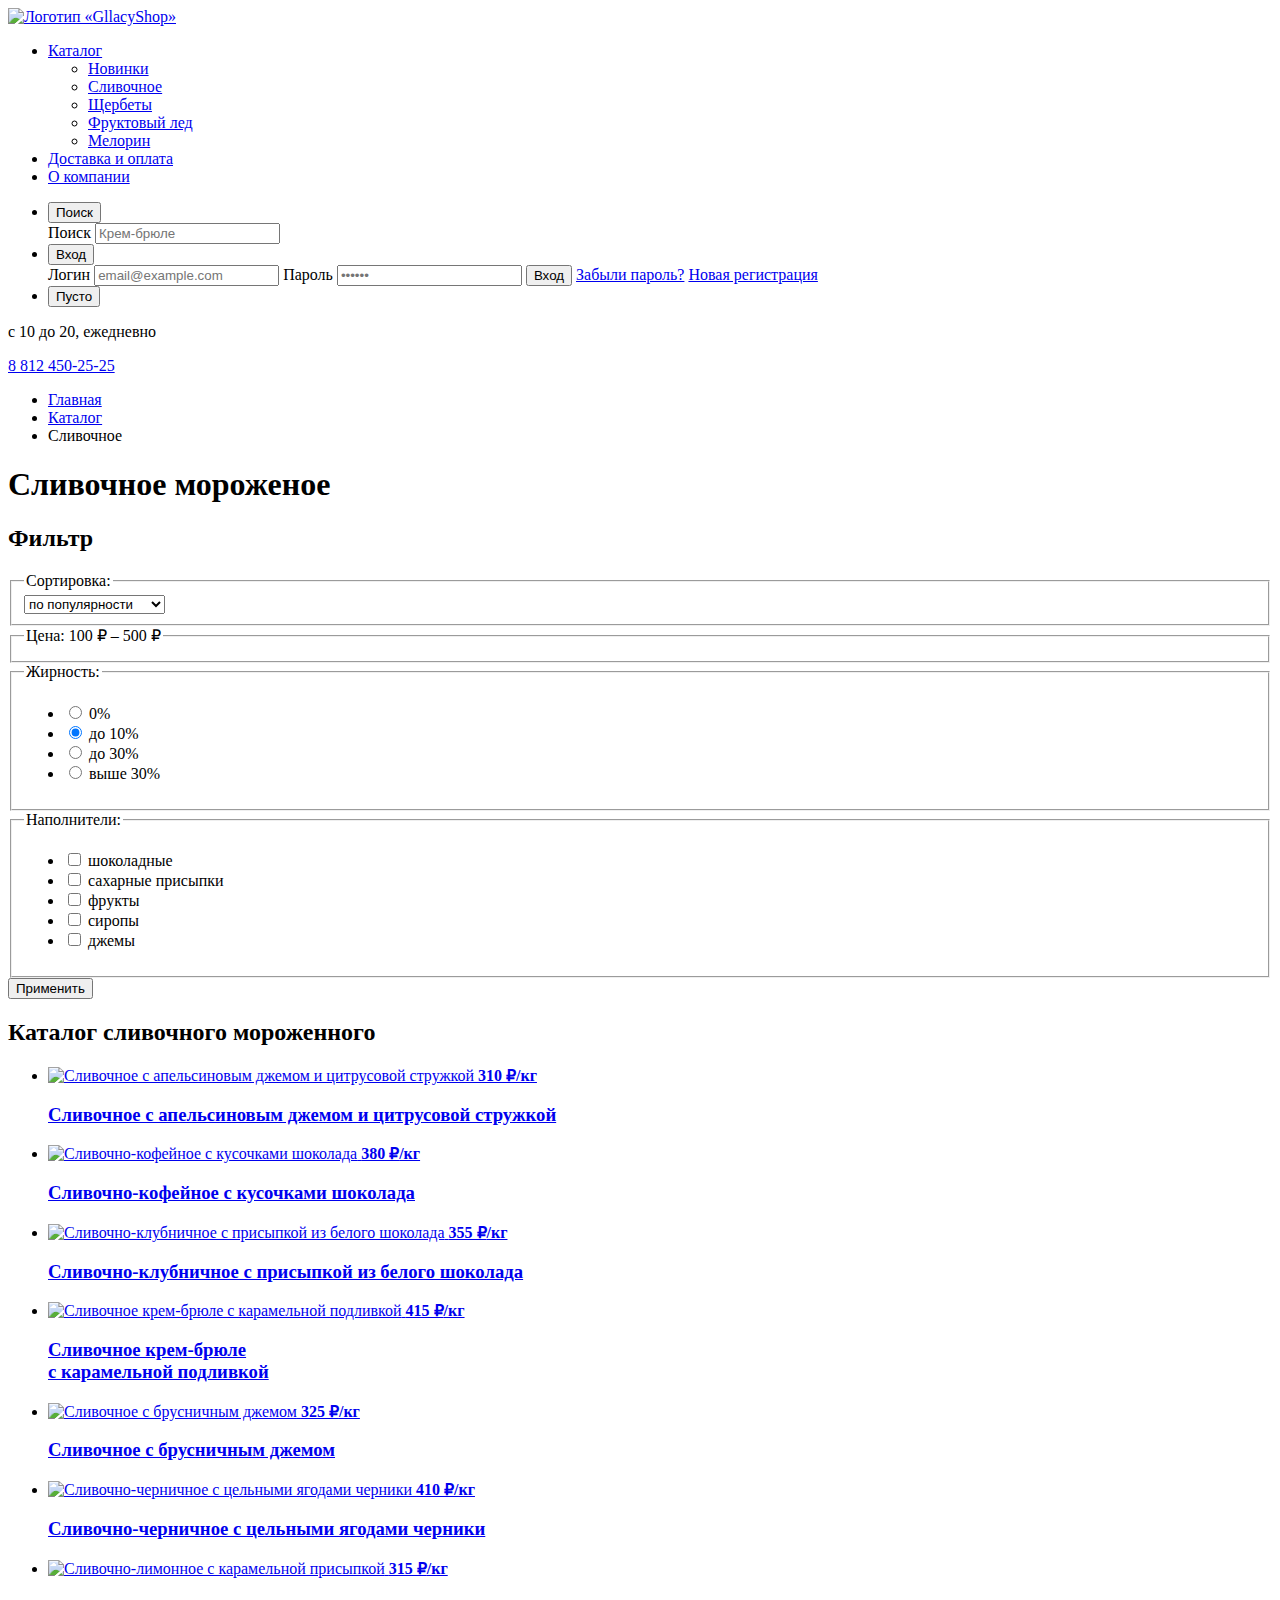
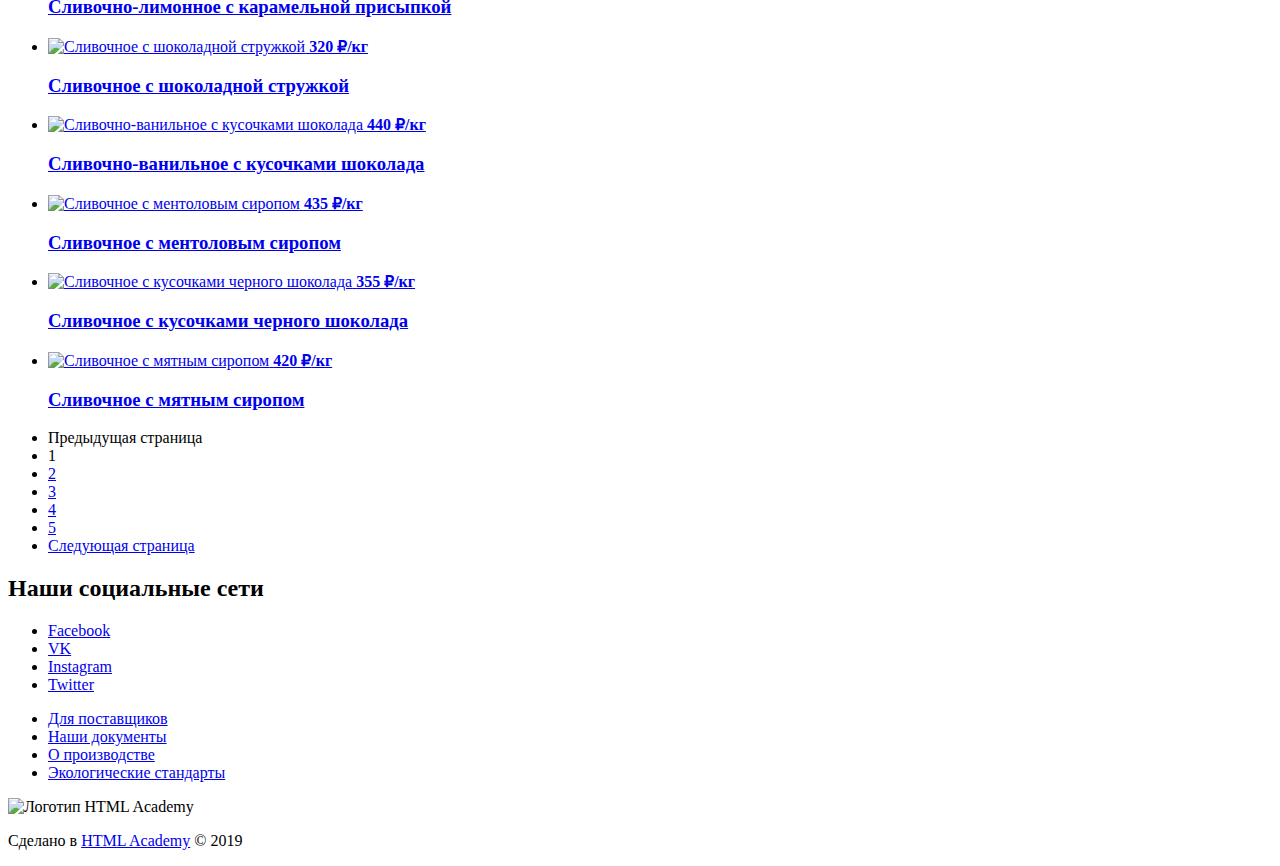
==== catalog.html @ cd6865d3 "Мелкие правки" ====
<!DOCTYPE html>
<html lang="ru">
  <head>
    <meta charset="utf-8">
    <title>HTML Academy: Глейси</title>
  </head>
  <body>
    <header class="main-header">
      <nav class="main-nav">
        <a href="index.html">
          <img src="" width="154" height="64" alt="Логотип «GllacyShop»">
        </a>
        <ul class="site-navigation">
          <li><a href="catalog.html">Каталог</a>
            <ul class="catalog-menu">
              <li><a href="blank.html">Новинки</a></li>
              <li><a href="catalog.html">Сливочное</a></li>
              <li><a href="blank.html">Щербеты</a></li>
              <li><a href="blank.html">Фруктовый лед</a></li>
              <li><a href="blank.html">Мелорин</a></li>
            </ul>
          </li>
          <li><a href="blank.html">Доставка и оплата</a></li>
          <li><a href="blank.html">О компании</a></li>
        </ul>
      </nav>
      <ul class="user-menu">
        <li>
          <button type="button">Поиск</button>
          <div class="search">
            <form method="POST">
              <label for="search">Поиск</label>
              <input id="search" type="search" name="search" placeholder="Крем-брюле">
            </form>
          </div>
        </li>
        <li>
          <button type="button">Вход</button>
          <div class="login">
            <form method="POST">
              <label for="login-login">Логин</label>
              <input id="login-login" type="email" name="login" placeholder="email@example.com">
              <label for="login-password">Пароль</label>
              <input id="login-password" type="password" name="password" placeholder="••••••">
              <button type="submit">Вход</button>
              <a href="blank.html">Забыли пароль?</a>
              <a href="blank.html">Новая регистрация</a>
            </form>
          </div>
        </li>
        <li>
          <button type="button">Пусто</button>
        </li>
      </ul>
      <div class="work-schedule">
        <p>с 10 до 20, ежедневно</p>
        <a href="tel:+78124502525">8 812 450-25-25</a>
      </div>
    </header>
    <main>
      <ul class="breadcrumbs">
        <li><a href="index.html">Главная</a></li>
        <li><a href="#">Каталог</a></li>
        <li><a>Сливочное</a></li>
      </ul>
      <h1>Сливочное мороженое</h1>
      <section class="filter">
        <h2>Фильтр</h2>
        <form class="filter-form" method="GET">
          <fieldset class="sorting">
            <legend>Сортировка:</legend>
            <select>
              <option value="popular">по популярности</option>
              <option value="cheap">сначала недорогие</option>
              <option value="expensive">сначала дорогие</option>
              <option value="fatness">по жирности</option>
            </select>
          </fieldset>
          <fieldset class="price-range">
            <legend>Цена: 100 ₽ – 500 ₽</legend>
              <div class="range-controls">
                <div class="scale">
                  <div class="bar"></div>
                </div>
                <div class="toggle toggle-min" tabindex="0"></div>
                <div class="toggle toggle-max" tabindex="0"></div>
              </div>
          </fieldset>
          <fieldset class="fatness">
            <legend>Жирность:</legend>
            <ul class="fat-filter">
              <li>
                <input type="radio" name="fat-percent" value="0" id="none">
                <label for="none">0%</label>
              </li>
              <li>
                <input type="radio" name="fat-percent" value="10" id="under-10" checked>
                <label for="under-10">до 10%</label>
              </li>
              <li>
                <input type="radio" name="fat-percent" value="30" id="under-30">
                <label for="under-30">до 30%</label>
              </li>
              <li>
                <input type="radio" name="fat-percent" value="+30" id="over-30">
                <label for="over-30">выше 30%</label>
              </li>
            </ul>
          </fieldset>
          <fieldset class="fillers">
            <legend>Наполнители:</legend>
            <ul class="fillers-list">
              <li class="filler-item">
                <input type="checkbox" name="chocolate" id="chocolate">
                <label for="chocolate">шоколадные</label>
              </li>
              <li class="filler-item">
                <input type="checkbox" name="sugar" id="sugar">
                <label for="sugar">сахарные присыпки</label>
              </li>
              <li class="filler-item">
                <input type="checkbox" name="fruits" id="fruits">
                <label for="fruits">фрукты</label>
              </li>
              <li class="filler-item">
                <input type="checkbox" name="syrup" id="syrup">
                <label for="syrup">сиропы</label>
              </li>
              <li class="filler-item">
                <input type="checkbox" name="jams" id="jams">
                <label for="jams">джемы</label>
              </li>
            </ul>
          </fieldset>
          <button type="submit">Применить</button>
        </form>
      </section>
      <section class="catalog">
        <h2>Каталог сливочного мороженного</h2>
        <ul class="products-list">
          <li class="product-item">
            <a href="blank.html">
              <img src="" alt="Сливочное с апельсиновым джемом и цитрусовой стружкой">
              <b class="product-price">310 ₽<span>/кг</span></b>
              <h3 class="product-title">Сливочное с апельсиновым джемом и цитрусовой стружкой</h3>
            </a>
          </li>
          <li class="product-item">
            <a href="blank.html">
              <img src="" alt="Сливочно-кофейное с кусочками шоколада">
              <b class="product-price">380 ₽<span>/кг</span></b>
              <h3 class="product-title">Сливочно-кофейное с кусочками шоколада</h3>
            </a>
          </li>
          <li class="product-item">
            <a href="blank.html">
              <img src="" alt="Сливочно-клубничное с присыпкой из белого шоколада">
              <b class="product-price">355 ₽<span>/кг</span></b>
              <h3 class="product-title">Сливочно-клубничное с присыпкой из белого шоколада</h3>
            </a>
          </li>
          <li class="product-item">
            <a href="blank.html">
              <img src="" alt="Сливочное крем-брюле с карамельной подливкой">
              <b class="product-price">415 ₽<span>/кг</span></b>
              <h3 class="product-title">Сливочное крем-брюле<br> с карамельной подливкой</h3>
            </a>
          </li>
          <li class="product-item">
            <a href="blank.html">
              <img src="" alt="Сливочное с брусничным джемом">
              <b class="product-price">325 ₽<span>/кг</span></b>
              <h3 class="product-title">Сливочное с брусничным джемом</h3>
            </a>
          </li>
          <li class="product-item">
            <a href="blank.html">
              <img src="" alt="Сливочно-черничное с цельными ягодами черники ">
              <b class="product-price">410 ₽<span>/кг</span></b>
              <h3 class="product-title">Сливочно-черничное с цельными ягодами черники</h3>
            </a>
          </li>
          <li class="product-item">
            <a href="blank.html">
              <img src="" alt="Сливочно-лимонное с карамельной присыпкой">
              <b class="product-price">315 ₽<span>/кг</span></b>
              <h3 class="product-title">Сливочно-лимонное с карамельной присыпкой</h3>
            </a>
          </li>
          <li class="product-item">
            <a href="blank.html">
              <img src="" alt="Сливочное с шоколадной стружкой">
              <b class="product-price">320 ₽<span>/кг</span></b>
              <h3 class="product-title">Сливочное с шоколадной стружкой</h3>
            </a>
          </li>
          <li class="product-item">
            <a href="blank.html">
              <img src="" alt="Сливочно-ванильное с кусочками шоколада">
              <b class="product-price">440 ₽<span>/кг</span></b>
              <h3 class="product-title">Сливочно-ванильное с кусочками шоколада</h3>
            </a>
          </li>
          <li class="product-item">
            <a href="blank.html">
              <img src="" alt="Сливочноe с ментоловым сиропом">
              <b class="product-price">435 ₽<span>/кг</span></b>
              <h3 class="product-title">Сливочноe с ментоловым сиропом</h3>
            </a>
          </li>
          <li class="product-item">
            <a href="blank.html">
              <img src="" alt="Сливочное с кусочками черного шоколада">
              <b class="product-price">355 ₽<span>/кг</span></b>
              <h3 class="product-title">Сливочное с кусочками черного шоколада</h3>
            </a>
          </li>
          <li class="product-item">
            <a href="blank.html">
              <img src="" alt="Сливочное с мятным сиропом">
              <b class="product-price">420 ₽<span>/кг</span></b>
              <h3 class="product-title">Сливочное с мятным сиропом</h3>
            </a>
          </li>
        </ul>
        <ul class="catalog-pagination">
          <li><a><span>Предыдущая страница</span></a></li>
          <li><a>1</a></li>
          <li><a href="#">2</a></li>
          <li><a href="#">3</a></li>
          <li><a href="#">4</a></li>
          <li><a href="#">5</a></li>
          <li><a href="#"><span>Следующая страница</span></a></li>
        </ul>
      </section>
    </main>
    <footer class="main-footer">
      <section class="footer-social">
        <h2>Наши социальные сети</h2>
        <ul class="socials-list">
          <li class="social-item"><a href="#">Facebook</a></li>
          <li class="social-item"><a href="#">VK</a></li>
          <li class="social-item"><a href="#">Instagram</a></li>
          <li class="social-item"><a href="#">Twitter</a></li>
        </ul>
      </section>
      <div class="footer-navigation">
        <ul class="footer-menu">
          <li><a href="blank.html">Для поставщиков</a></li>
          <li><a href="blank.html">Наши документы</a></li>
          <li><a href="blank.html">О производстве</a></li>
          <li><a href="blank.html">Экологические стандарты</a></li>
        </ul>
      </div>
      <div class="footer-copyright">
        <img src="" alt="Логотип HTML Academy" width="108" height="39">
        <p>Сделано в <a href="https://htmlacademy.ru/intensive/htmlcss">HTML Academy</a> &copy; 2019</p>
      </div>
    </footer>
  </body>
</html>
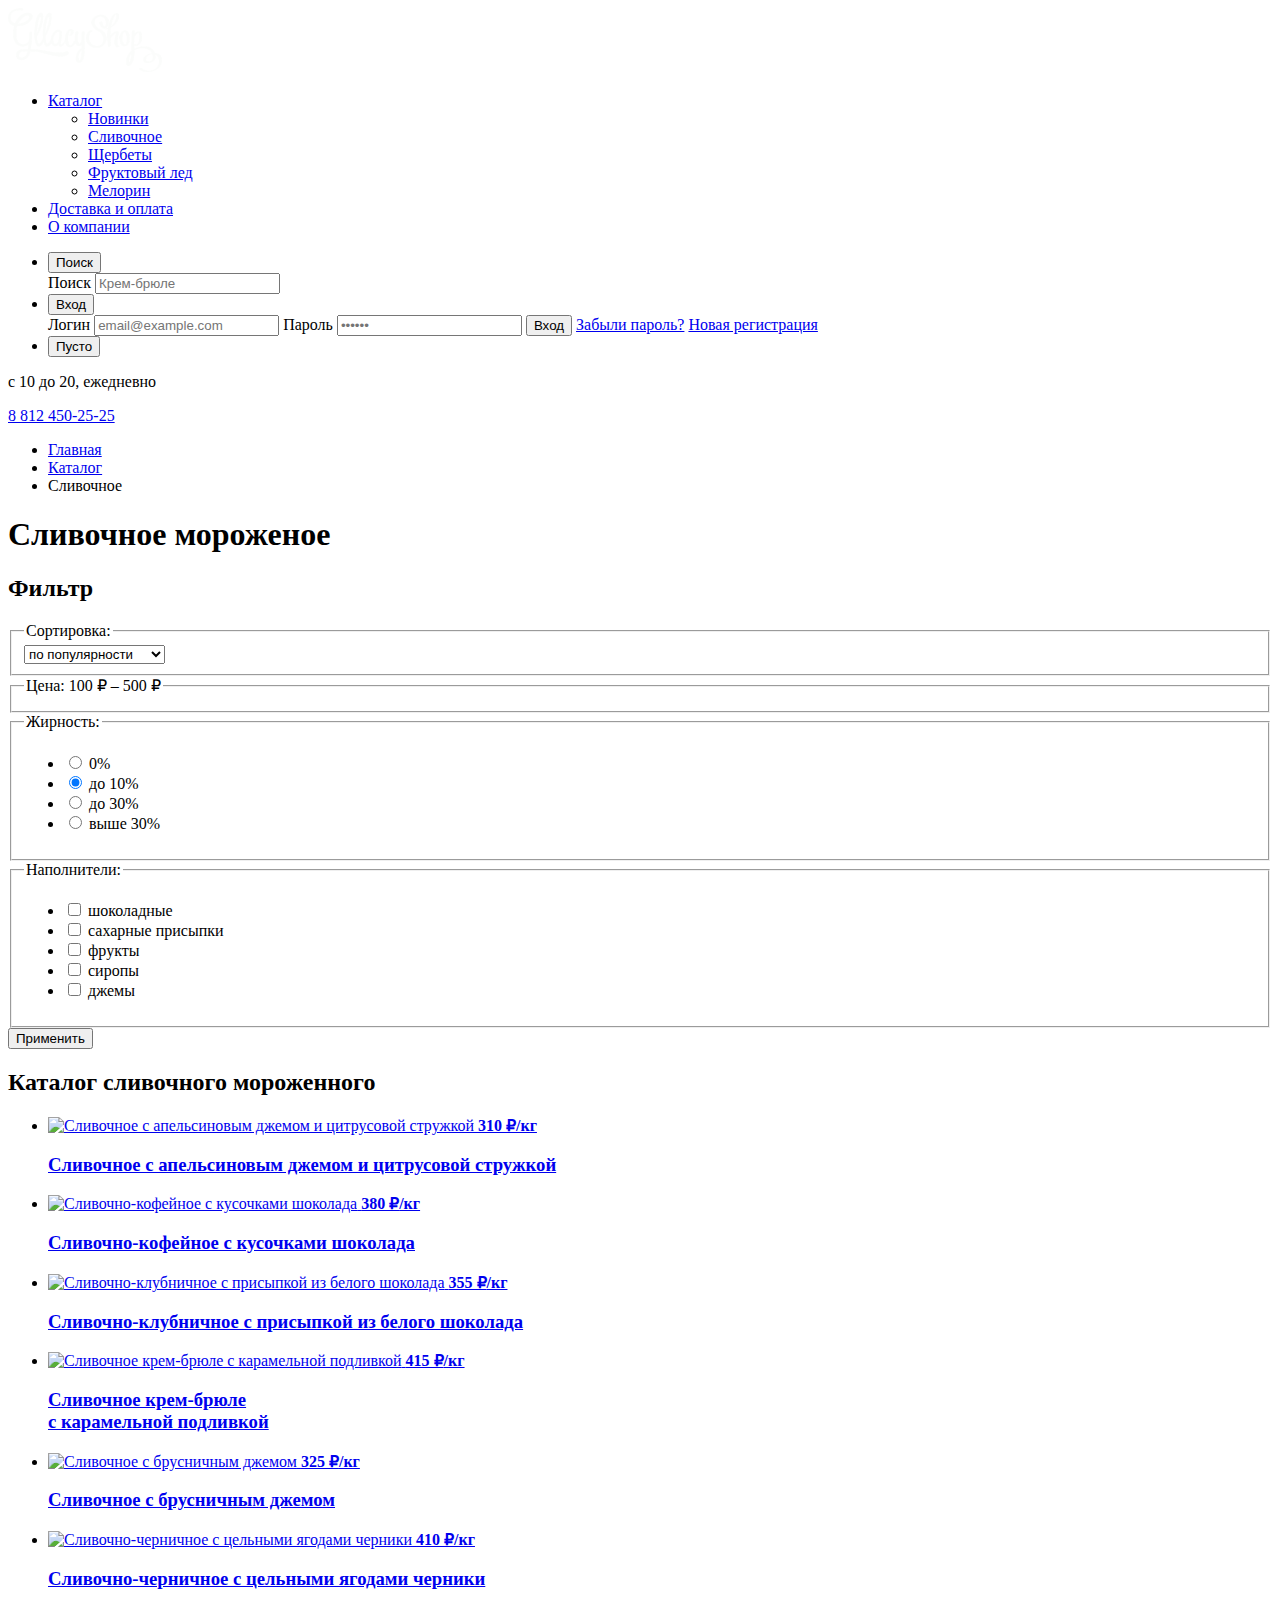
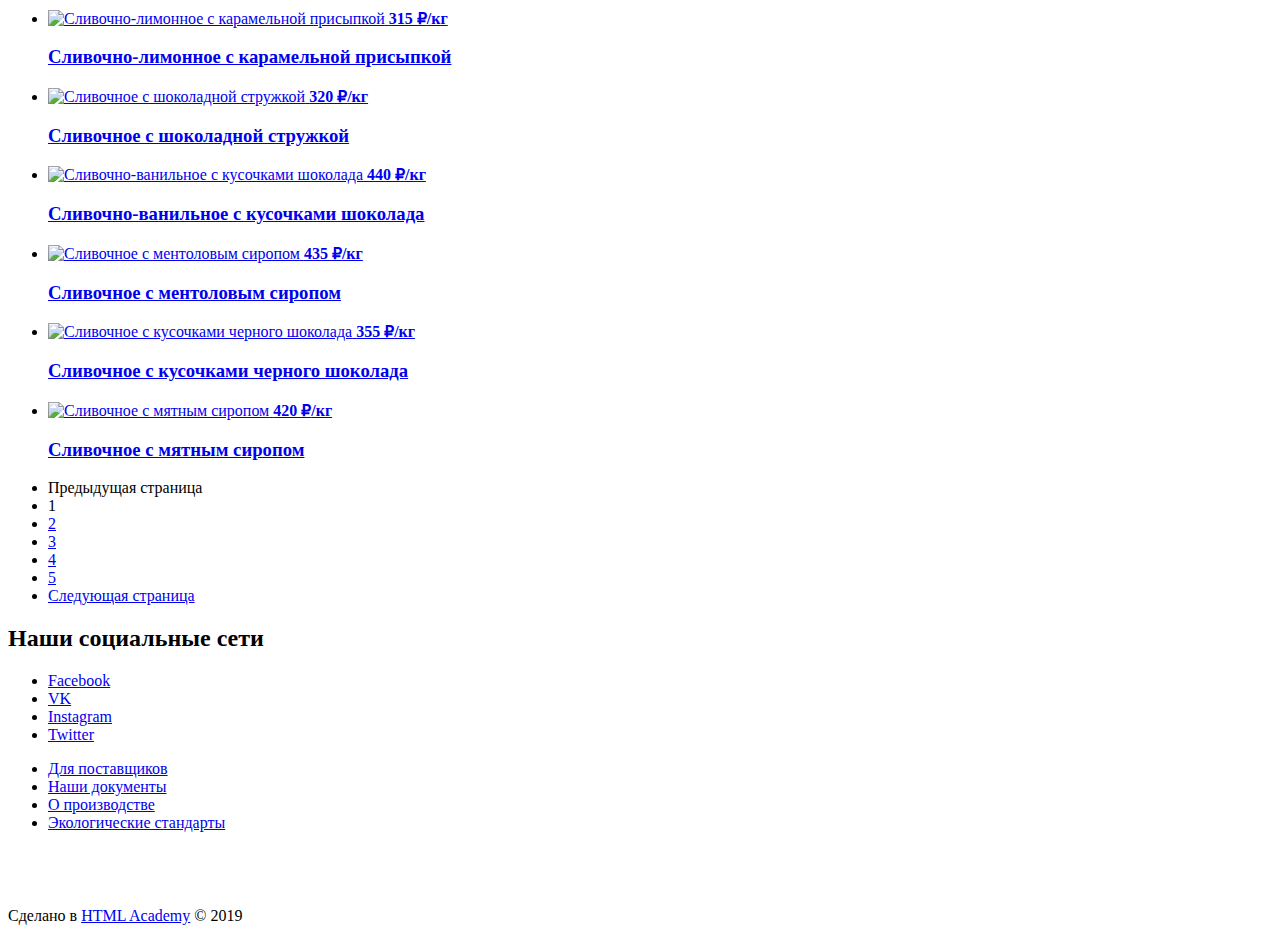
==== commit 748e9246: "Экспорт и добавление графики" ====
--- a/catalog.html
+++ b/catalog.html
@@ -8,7 +8,7 @@
     <header class="main-header">
       <nav class="main-nav">
         <a href="index.html">
-          <img src="" width="154" height="64" alt="Логотип «GllacyShop»">
+          <img src="img/logo.png" width="154" height="64" alt="Логотип «GllacyShop»">
         </a>
         <ul class="site-navigation">
           <li><a href="catalog.html">Каталог</a>
@@ -253,7 +253,7 @@
         </ul>
       </div>
       <div class="footer-copyright">
-        <img src="" alt="Логотип HTML Academy" width="108" height="39">
+        <img src="img/logo-copyright.png" alt="Логотип HTML Academy" width="108" height="39">
         <p>Сделано в <a href="https://htmlacademy.ru/intensive/htmlcss">HTML Academy</a> &copy; 2019</p>
       </div>
     </footer>
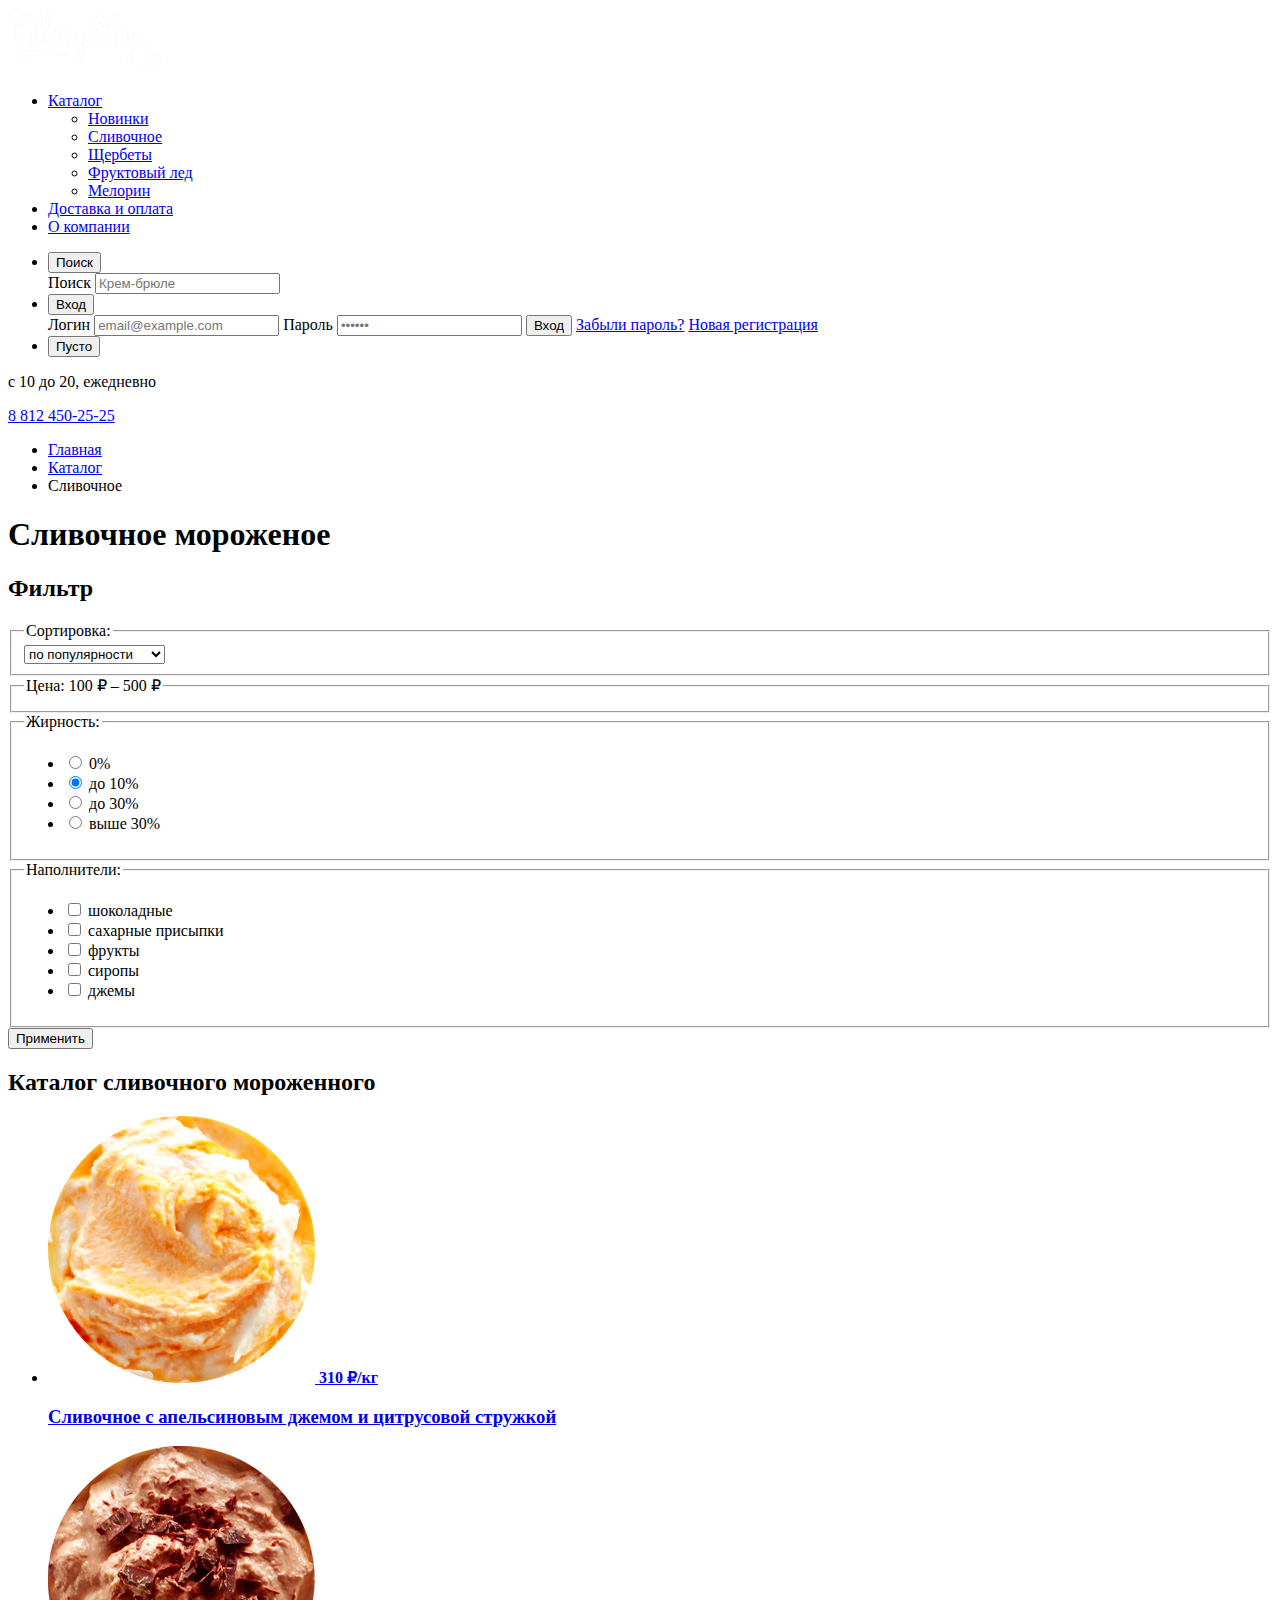
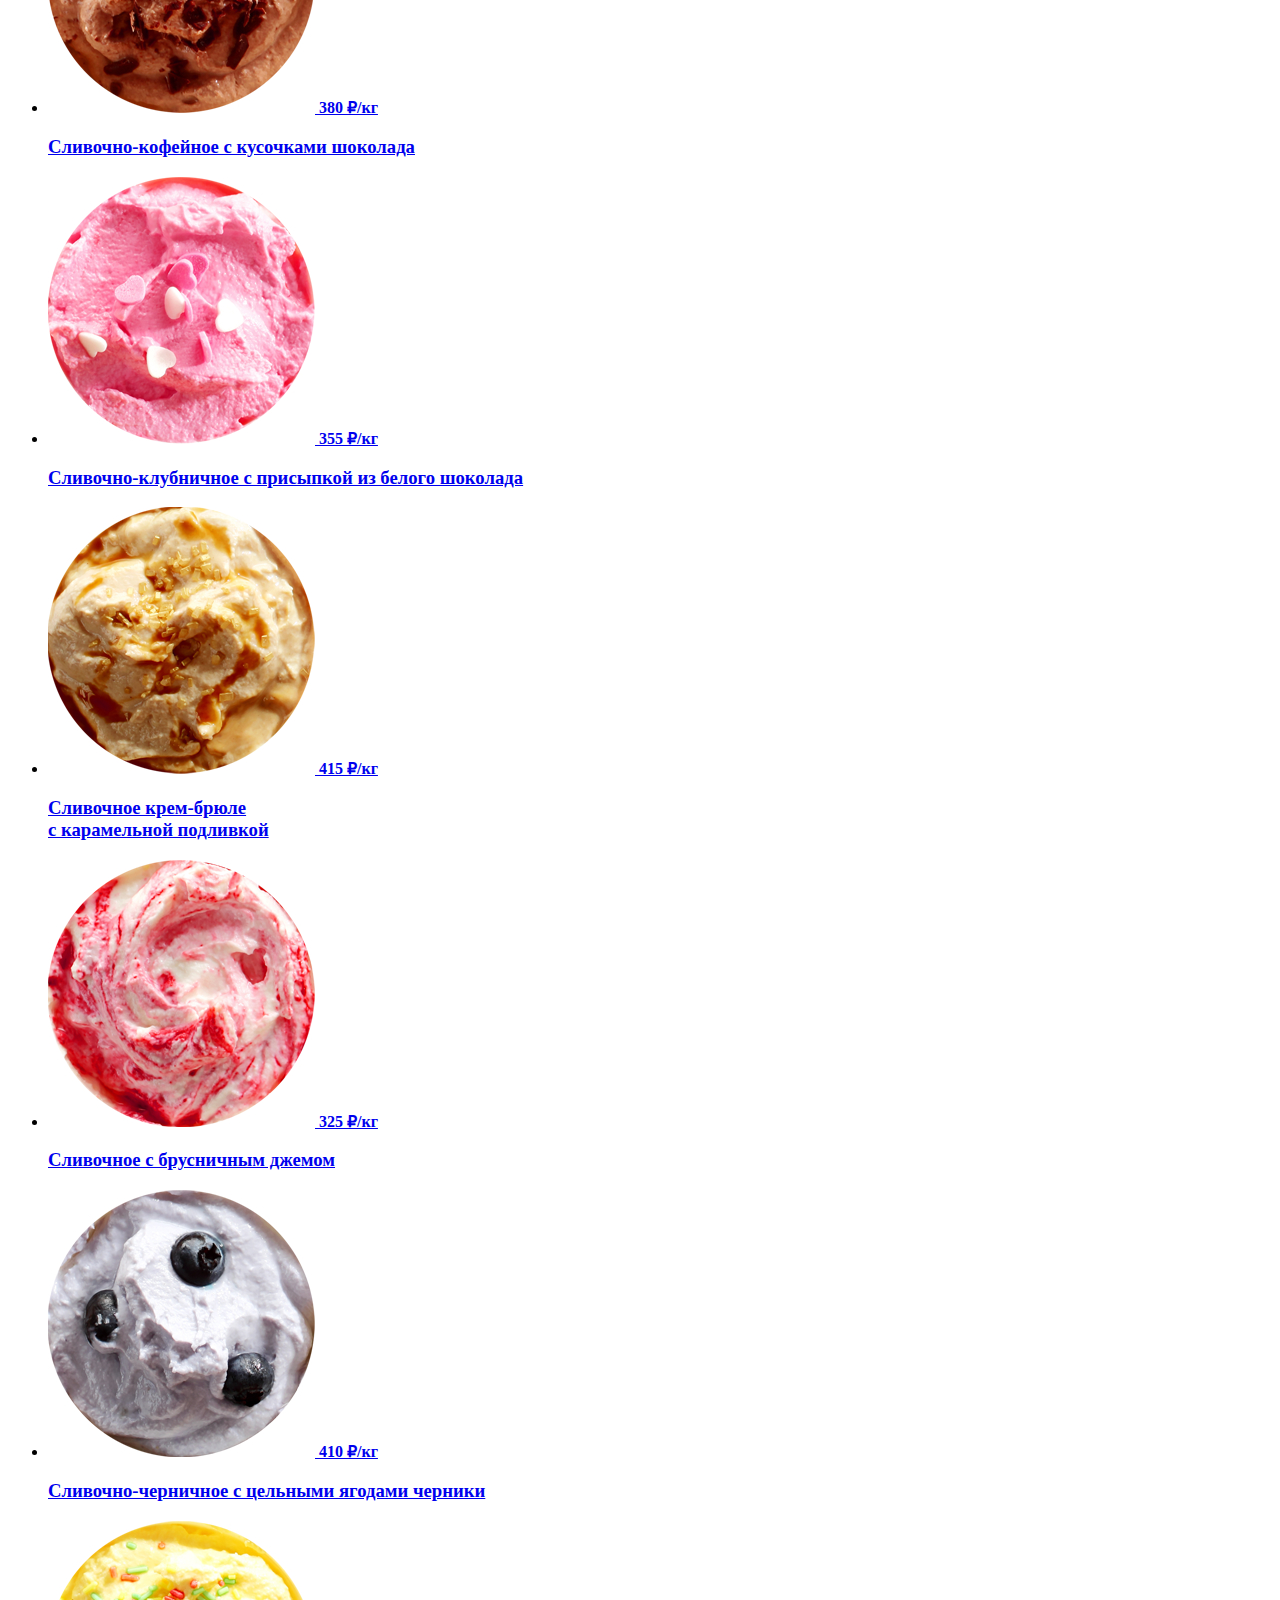
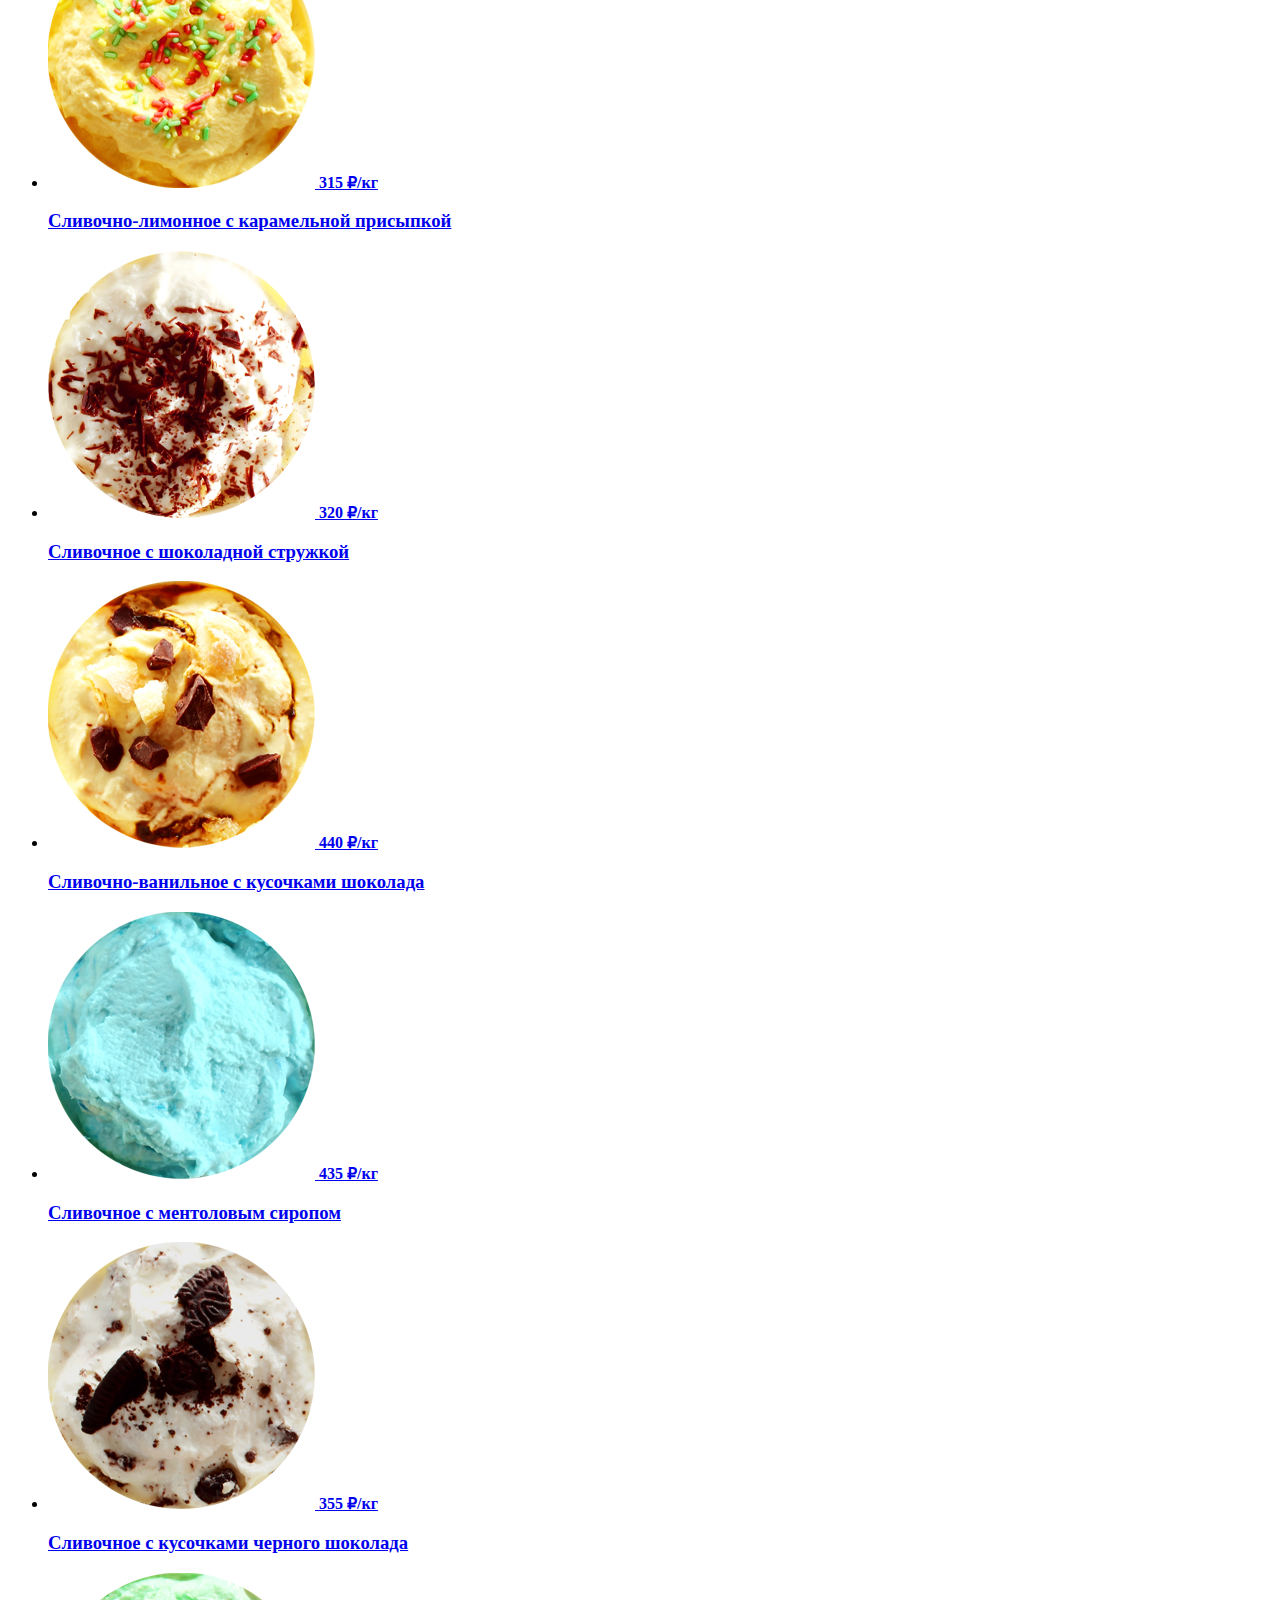
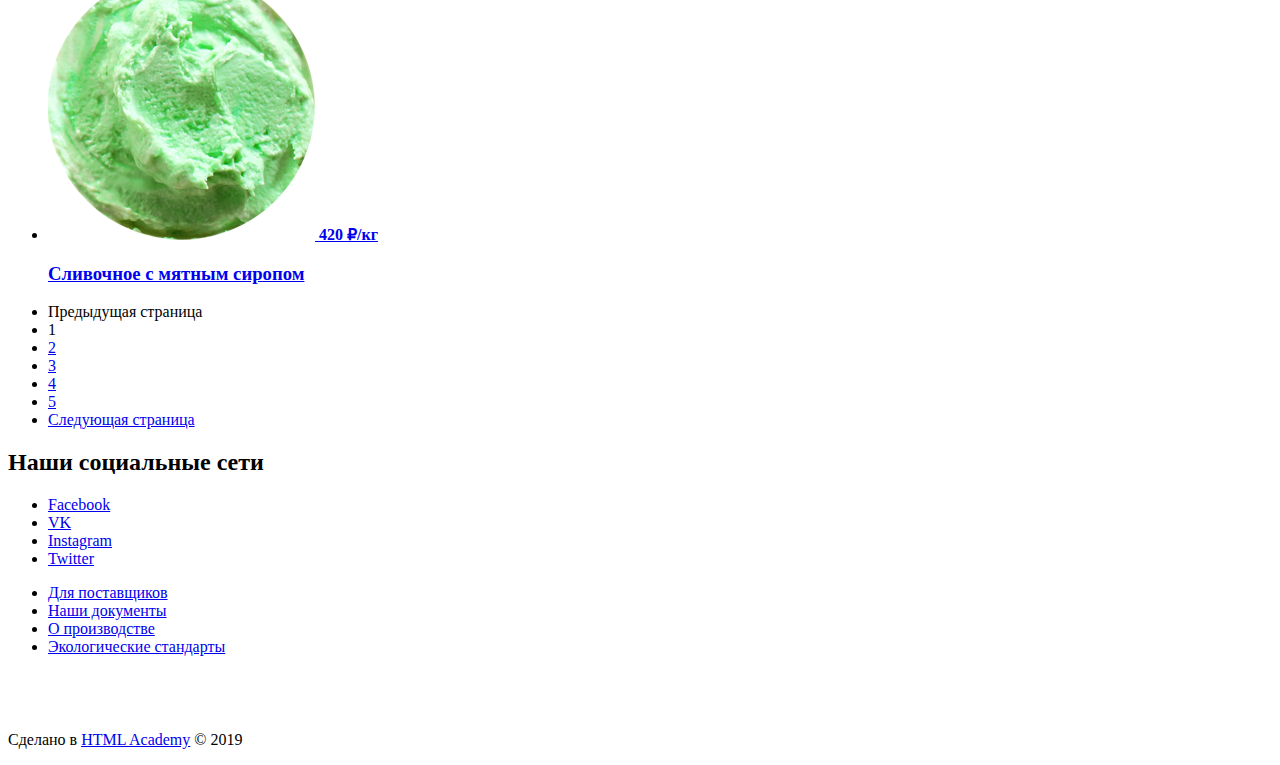
==== commit a816e9e7: "Добавление изображений товаров на страницу каталога" ====
--- a/catalog.html
+++ b/catalog.html
@@ -140,84 +140,84 @@
         <ul class="products-list">
           <li class="product-item">
             <a href="blank.html">
-              <img src="" alt="Сливочное с апельсиновым джемом и цитрусовой стружкой">
+              <img src="img/products/product-1.jpg" width="267" height="267" alt="Сливочное с апельсиновым джемом и цитрусовой стружкой">
               <b class="product-price">310 ₽<span>/кг</span></b>
               <h3 class="product-title">Сливочное с апельсиновым джемом и цитрусовой стружкой</h3>
             </a>
           </li>
           <li class="product-item">
             <a href="blank.html">
-              <img src="" alt="Сливочно-кофейное с кусочками шоколада">
+              <img src="img/products/product-2.jpg" width="267" height="267" alt="Сливочно-кофейное с кусочками шоколада">
               <b class="product-price">380 ₽<span>/кг</span></b>
               <h3 class="product-title">Сливочно-кофейное с кусочками шоколада</h3>
             </a>
           </li>
           <li class="product-item">
             <a href="blank.html">
-              <img src="" alt="Сливочно-клубничное с присыпкой из белого шоколада">
+              <img src="img/products/product-3.jpg" width="267" height="267" alt="Сливочно-клубничное с присыпкой из белого шоколада">
               <b class="product-price">355 ₽<span>/кг</span></b>
               <h3 class="product-title">Сливочно-клубничное с присыпкой из белого шоколада</h3>
             </a>
           </li>
           <li class="product-item">
             <a href="blank.html">
-              <img src="" alt="Сливочное крем-брюле с карамельной подливкой">
+              <img src="img/products/product-4.jpg" width="267" height="267" alt="Сливочное крем-брюле с карамельной подливкой">
               <b class="product-price">415 ₽<span>/кг</span></b>
               <h3 class="product-title">Сливочное крем-брюле<br> с карамельной подливкой</h3>
             </a>
           </li>
           <li class="product-item">
             <a href="blank.html">
-              <img src="" alt="Сливочное с брусничным джемом">
+              <img src="img/products/product-5.jpg" width="267" height="267" alt="Сливочное с брусничным джемом">
               <b class="product-price">325 ₽<span>/кг</span></b>
               <h3 class="product-title">Сливочное с брусничным джемом</h3>
             </a>
           </li>
           <li class="product-item">
             <a href="blank.html">
-              <img src="" alt="Сливочно-черничное с цельными ягодами черники ">
+              <img src="img/products/product-6.jpg" width="267" height="267" alt="Сливочно-черничное с цельными ягодами черники ">
               <b class="product-price">410 ₽<span>/кг</span></b>
               <h3 class="product-title">Сливочно-черничное с цельными ягодами черники</h3>
             </a>
           </li>
           <li class="product-item">
             <a href="blank.html">
-              <img src="" alt="Сливочно-лимонное с карамельной присыпкой">
+              <img src="img/products/product-7.jpg" width="267" height="267" alt="Сливочно-лимонное с карамельной присыпкой">
               <b class="product-price">315 ₽<span>/кг</span></b>
               <h3 class="product-title">Сливочно-лимонное с карамельной присыпкой</h3>
             </a>
           </li>
           <li class="product-item">
             <a href="blank.html">
-              <img src="" alt="Сливочное с шоколадной стружкой">
+              <img src="img/products/product-8.jpg" width="267" height="267" alt="Сливочное с шоколадной стружкой">
               <b class="product-price">320 ₽<span>/кг</span></b>
               <h3 class="product-title">Сливочное с шоколадной стружкой</h3>
             </a>
           </li>
           <li class="product-item">
             <a href="blank.html">
-              <img src="" alt="Сливочно-ванильное с кусочками шоколада">
+              <img src="img/products/product-9.jpg" width="267" height="267" alt="Сливочно-ванильное с кусочками шоколада">
               <b class="product-price">440 ₽<span>/кг</span></b>
               <h3 class="product-title">Сливочно-ванильное с кусочками шоколада</h3>
             </a>
           </li>
           <li class="product-item">
             <a href="blank.html">
-              <img src="" alt="Сливочноe с ментоловым сиропом">
+              <img src="img/products/product-10.jpg" width="267" height="267" alt="Сливочноe с ментоловым сиропом">
               <b class="product-price">435 ₽<span>/кг</span></b>
               <h3 class="product-title">Сливочноe с ментоловым сиропом</h3>
             </a>
           </li>
           <li class="product-item">
             <a href="blank.html">
-              <img src="" alt="Сливочное с кусочками черного шоколада">
+              <img src="img/products/product-11.jpg" width="267" height="267" alt="Сливочное с кусочками черного шоколада">
               <b class="product-price">355 ₽<span>/кг</span></b>
               <h3 class="product-title">Сливочное с кусочками черного шоколада</h3>
             </a>
           </li>
           <li class="product-item">
             <a href="blank.html">
-              <img src="" alt="Сливочное с мятным сиропом">
+              <img src="img/products/product-12.jpg" width="267" height="267" alt="Сливочное с мятным сиропом">
               <b class="product-price">420 ₽<span>/кг</span></b>
               <h3 class="product-title">Сливочное с мятным сиропом</h3>
             </a>
@@ -253,7 +253,7 @@
         </ul>
       </div>
       <div class="footer-copyright">
-        <img src="img/logo-copyright.png" alt="Логотип HTML Academy" width="108" height="39">
+        <img src="img/logo-copyright.png" width="108" height="39" alt="">
         <p>Сделано в <a href="https://htmlacademy.ru/intensive/htmlcss">HTML Academy</a> &copy; 2019</p>
       </div>
     </footer>
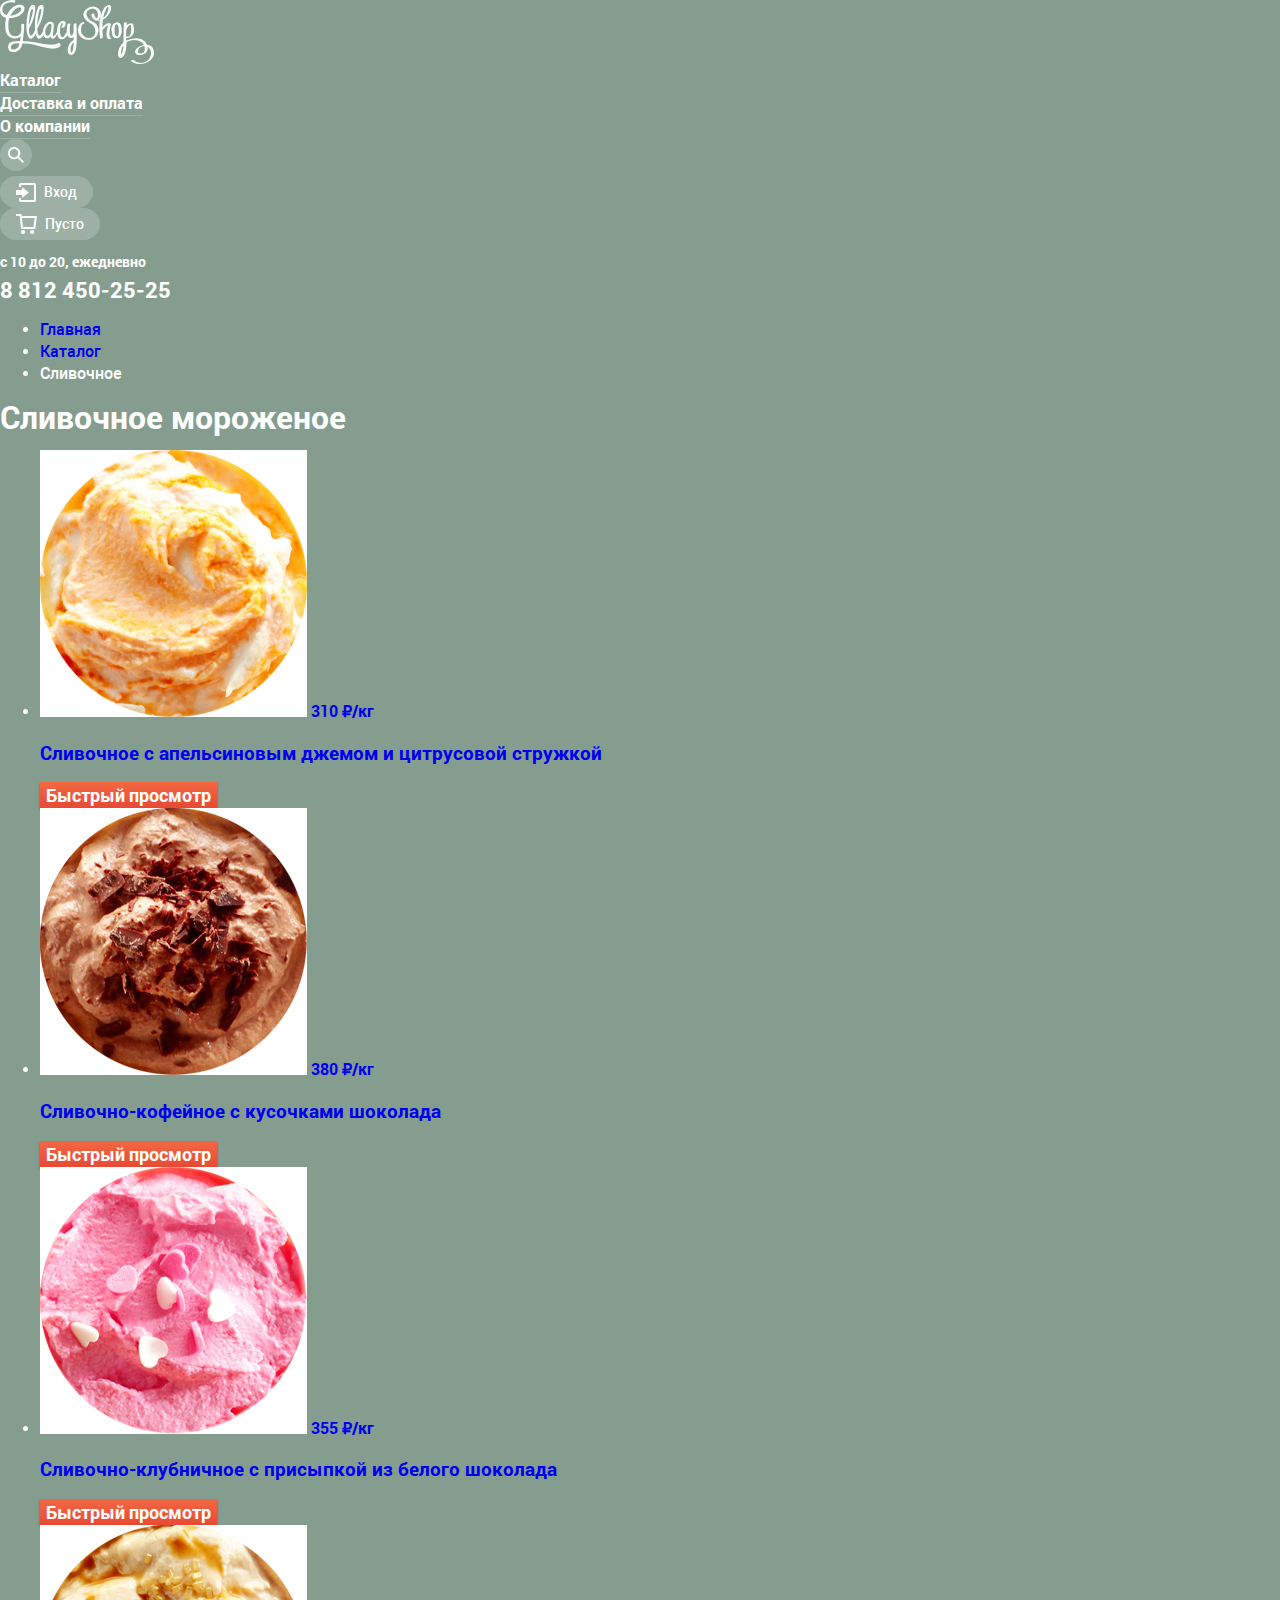
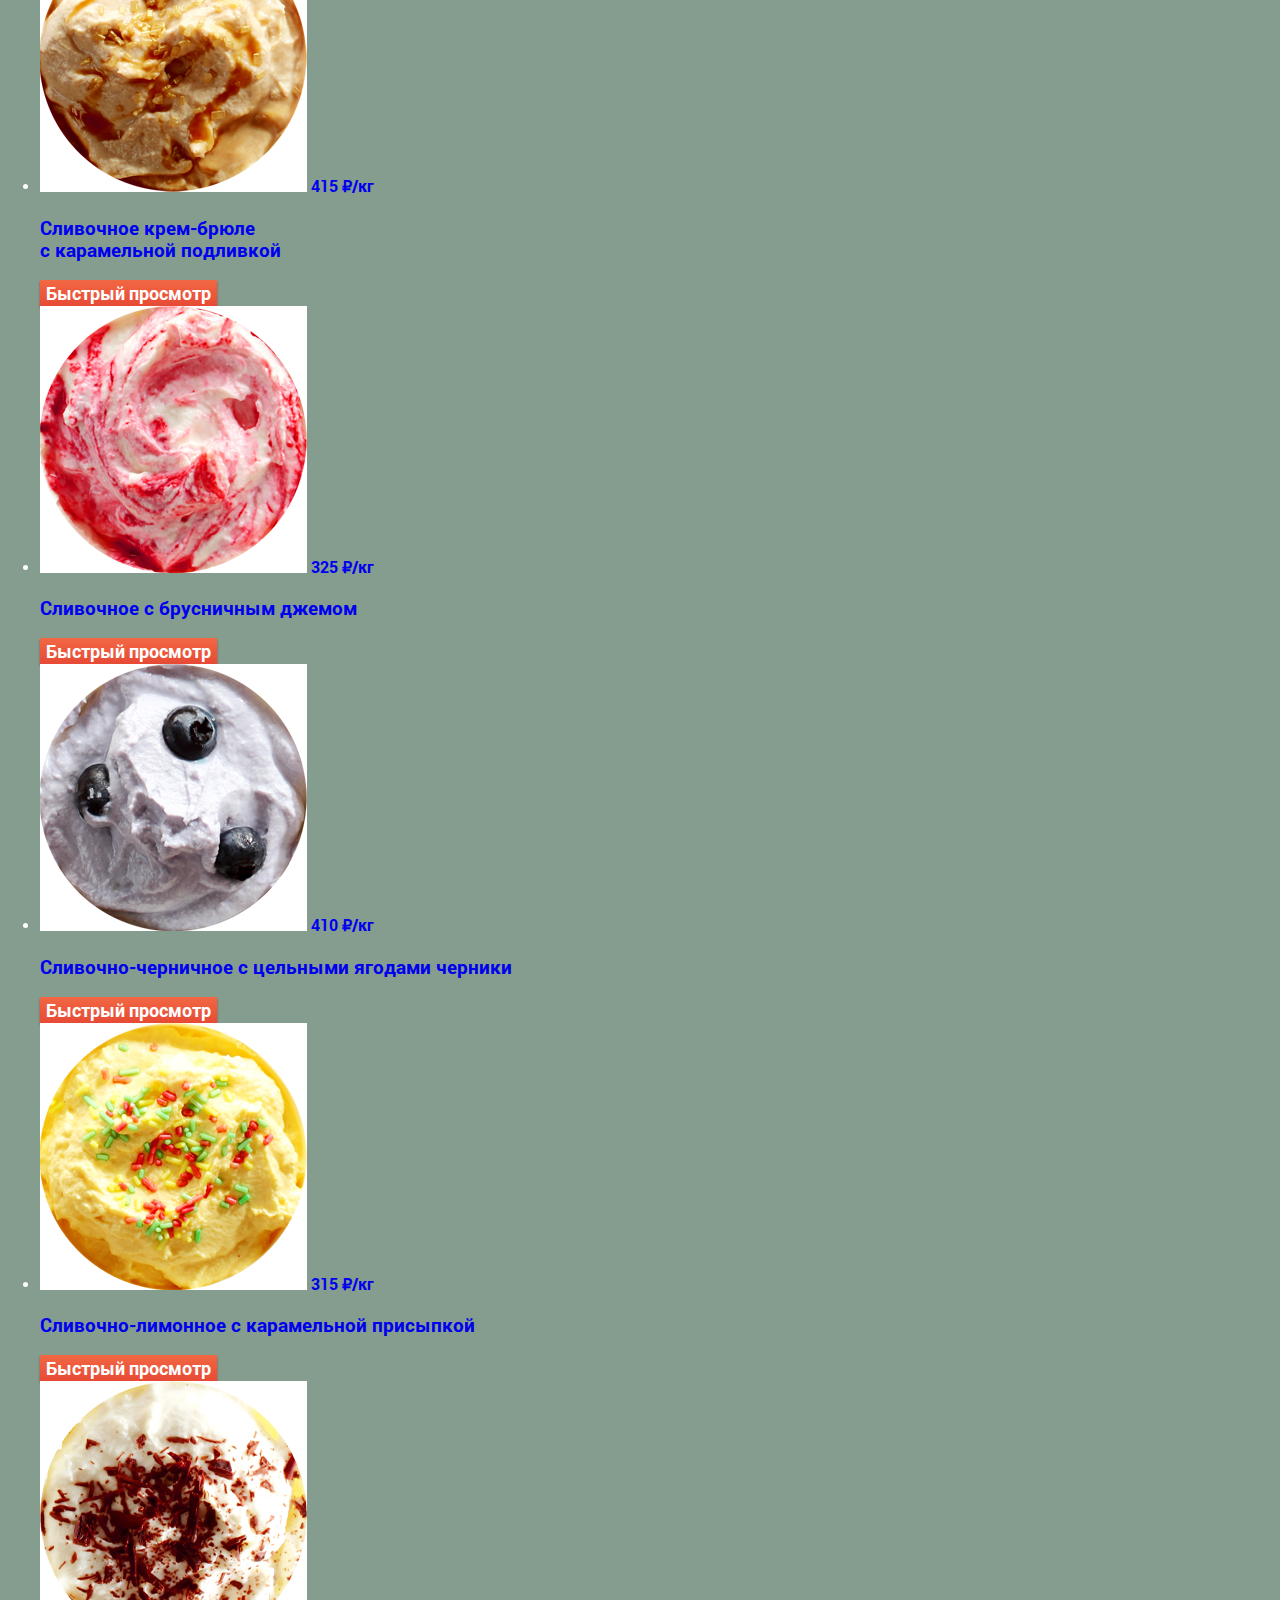
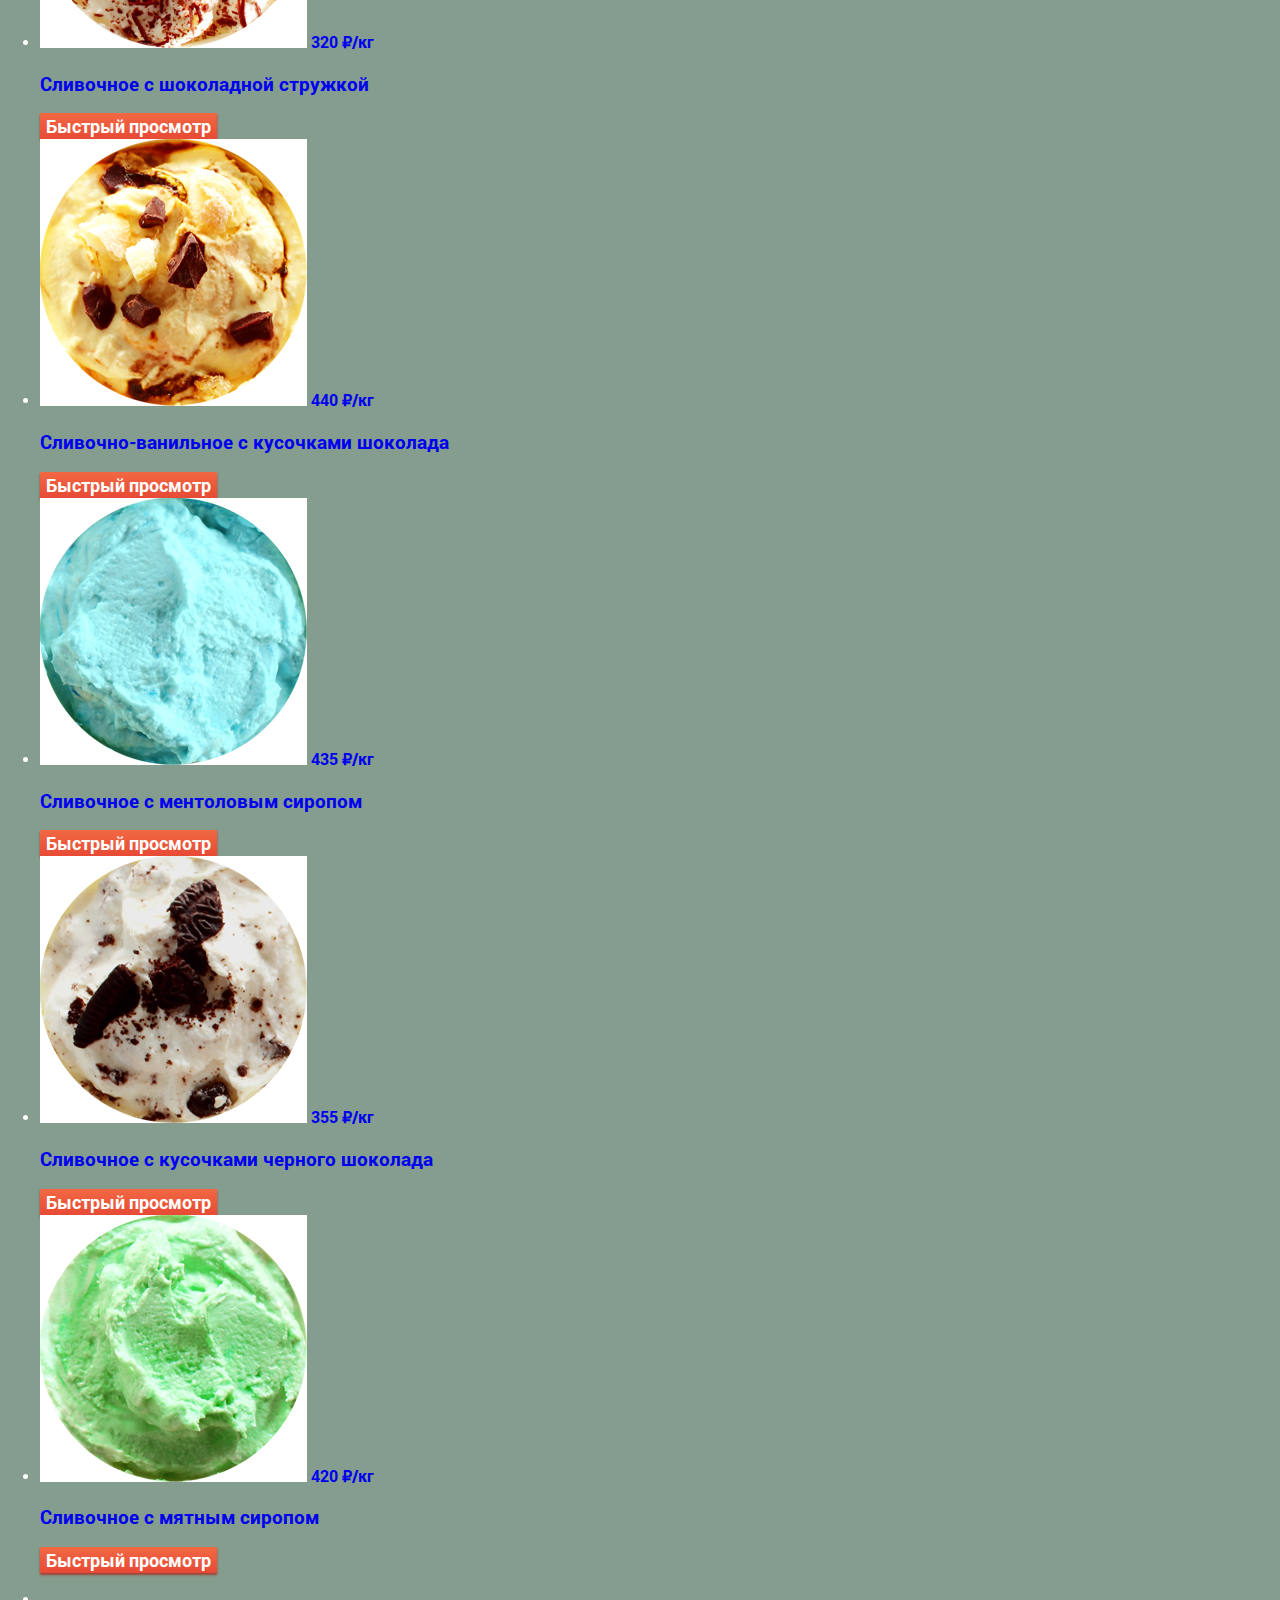
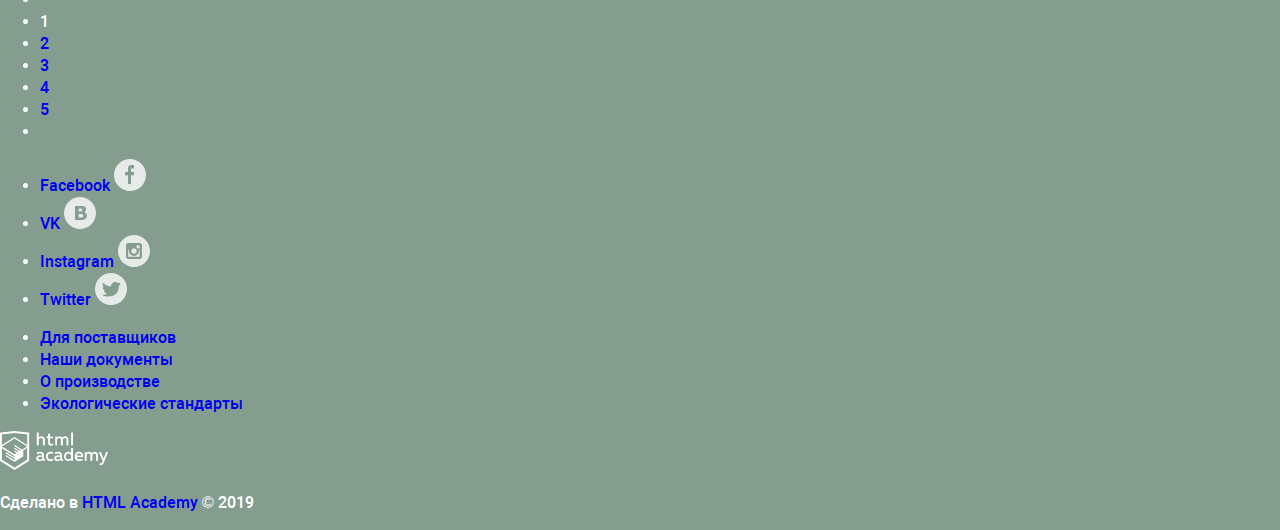
==== commit 20998621: "Стилизация шапки" ====
--- a/catalog.html
+++ b/catalog.html
@@ -3,53 +3,74 @@
   <head>
     <meta charset="utf-8">
     <title>HTML Academy: Глейси</title>
+    <link rel="icon" href="favicon.ico">
+    <link rel="icon" href="img/icons/favicon.svg" sizes="any" type="image/svg+xml">
+    <link rel="stylesheet" href="css/normalize.css">
+    <link rel="stylesheet" href="css/style.css">
   </head>
   <body>
     <header class="main-header">
       <nav class="main-nav">
-        <a href="index.html">
+        <a class="main-logo" href="index.html">
           <img src="img/logo.png" width="154" height="64" alt="Логотип «GllacyShop»">
         </a>
         <ul class="site-navigation">
-          <li><a href="catalog.html">Каталог</a>
-            <ul class="catalog-menu">
-              <li><a href="blank.html">Новинки</a></li>
-              <li><a href="catalog.html">Сливочное</a></li>
-              <li><a href="blank.html">Щербеты</a></li>
-              <li><a href="blank.html">Фруктовый лед</a></li>
-              <li><a href="blank.html">Мелорин</a></li>
+          <li class="site-navigation-item site-navigation-category">
+            <a href="catalog.html">Каталог</a>
+            <ul class="category-menu">
+              <li class="category-menu-novelty category-menu-item">
+                <a href="blank.html">Новинки</a>
+              </li>
+              <li class="category-menu-item">
+                <a href="catalog.html">Сливочное</a>
+              </li>
+              <li class="category-menu-item">
+                <a href="blank.html">Щербеты</a>
+              </li>
+              <li class="category-menu-item">
+                <a href="blank.html">Фруктовый лед</a>
+              </li>
+              <li class="category-menu-item">
+                <a href="blank.html">Мелорин</a>
+              </li>
             </ul>
           </li>
-          <li><a href="blank.html">Доставка и оплата</a></li>
-          <li><a href="blank.html">О компании</a></li>
+          <li class="site-navigation-item">
+            <a href="blank.html">Доставка и оплата</a>
+          </li>
+          <li class="site-navigation-item">
+            <a href="blank.html">О компании</a>
+          </li>
         </ul>
       </nav>
       <ul class="user-menu">
-        <li>
-          <button type="button">Поиск</button>
-          <div class="search">
+        <li class="user-menu-item">
+          <button class="user-btn user-btn-search" type="button">
+            <span class="visually-hidden">Поиск</span>
+          </button>
+          <div class="search user-popup">
             <form method="POST">
-              <label for="search">Поиск</label>
+              <label class="visually-hidden" for="search">Поиск</label>
               <input id="search" type="search" name="search" placeholder="Крем-брюле">
             </form>
           </div>
         </li>
-        <li>
-          <button type="button">Вход</button>
-          <div class="login">
+        <li class="user-menu-item">
+          <button class="user-btn user-btn-login" type="button">Вход</button>
+          <div class="login user-popup">
             <form method="POST">
-              <label for="login-login">Логин</label>
+              <label class="visually-hidden" for="login-login">Логин</label>
               <input id="login-login" type="email" name="login" placeholder="email@example.com">
-              <label for="login-password">Пароль</label>
+              <label class="visually-hidden" for="login-password">Пароль</label>
               <input id="login-password" type="password" name="password" placeholder="••••••">
-              <button type="submit">Вход</button>
+              <button class="btn" type="submit">Войти</button>
               <a href="blank.html">Забыли пароль?</a>
               <a href="blank.html">Новая регистрация</a>
             </form>
           </div>
         </li>
-        <li>
-          <button type="button">Пусто</button>
+        <li class="user-menu-item">
+          <button class="user-btn user-btn-cart" type="button">Пусто</button>
         </li>
       </ul>
       <div class="work-schedule">
@@ -59,13 +80,19 @@
     </header>
     <main>
       <ul class="breadcrumbs">
-        <li><a href="index.html">Главная</a></li>
-        <li><a href="#">Каталог</a></li>
-        <li><a>Сливочное</a></li>
+        <li class="breadcrumbs-item">
+          <a href="index.html">Главная</a>
+        </li>
+        <li class="breadcrumbs-item">
+          <a href="#">Каталог</a>
+        </li>
+        <li class="breadcrumbs-item">
+          <a>Сливочное</a>
+        </li>
       </ul>
-      <h1>Сливочное мороженое</h1>
+      <h1 class="catalog-title">Сливочное мороженое</h1>
       <section class="filter">
-        <h2>Фильтр</h2>
+        <h2 class="visually-hidden"Фильтр</h2>
         <form class="filter-form" method="GET">
           <fieldset class="sorting">
             <legend>Сортировка:</legend>
@@ -136,13 +163,14 @@
         </form>
       </section>
       <section class="catalog">
-        <h2>Каталог сливочного мороженного</h2>
+        <h2 class="visually-hidden">Каталог сливочного мороженного</h2>
         <ul class="products-list">
           <li class="product-item">
             <a href="blank.html">
               <img src="img/products/product-1.jpg" width="267" height="267" alt="Сливочное с апельсиновым джемом и цитрусовой стружкой">
               <b class="product-price">310 ₽<span>/кг</span></b>
               <h3 class="product-title">Сливочное с апельсиновым джемом и цитрусовой стружкой</h3>
+              <button class="btn product-btn">Быстрый просмотр</button>
             </a>
           </li>
           <li class="product-item">
@@ -150,6 +178,7 @@
               <img src="img/products/product-2.jpg" width="267" height="267" alt="Сливочно-кофейное с кусочками шоколада">
               <b class="product-price">380 ₽<span>/кг</span></b>
               <h3 class="product-title">Сливочно-кофейное с кусочками шоколада</h3>
+              <button class="btn product-btn">Быстрый просмотр</button>
             </a>
           </li>
           <li class="product-item">
@@ -157,6 +186,7 @@
               <img src="img/products/product-3.jpg" width="267" height="267" alt="Сливочно-клубничное с присыпкой из белого шоколада">
               <b class="product-price">355 ₽<span>/кг</span></b>
               <h3 class="product-title">Сливочно-клубничное с присыпкой из белого шоколада</h3>
+              <button class="btn product-btn">Быстрый просмотр</button>
             </a>
           </li>
           <li class="product-item">
@@ -164,6 +194,7 @@
               <img src="img/products/product-4.jpg" width="267" height="267" alt="Сливочное крем-брюле с карамельной подливкой">
               <b class="product-price">415 ₽<span>/кг</span></b>
               <h3 class="product-title">Сливочное крем-брюле<br> с карамельной подливкой</h3>
+              <button class="btn product-btn">Быстрый просмотр</button>
             </a>
           </li>
           <li class="product-item">
@@ -171,6 +202,7 @@
               <img src="img/products/product-5.jpg" width="267" height="267" alt="Сливочное с брусничным джемом">
               <b class="product-price">325 ₽<span>/кг</span></b>
               <h3 class="product-title">Сливочное с брусничным джемом</h3>
+              <button class="btn product-btn">Быстрый просмотр</button>
             </a>
           </li>
           <li class="product-item">
@@ -178,6 +210,7 @@
               <img src="img/products/product-6.jpg" width="267" height="267" alt="Сливочно-черничное с цельными ягодами черники ">
               <b class="product-price">410 ₽<span>/кг</span></b>
               <h3 class="product-title">Сливочно-черничное с цельными ягодами черники</h3>
+              <button class="btn product-btn">Быстрый просмотр</button>
             </a>
           </li>
           <li class="product-item">
@@ -185,6 +218,7 @@
               <img src="img/products/product-7.jpg" width="267" height="267" alt="Сливочно-лимонное с карамельной присыпкой">
               <b class="product-price">315 ₽<span>/кг</span></b>
               <h3 class="product-title">Сливочно-лимонное с карамельной присыпкой</h3>
+              <button class="btn product-btn">Быстрый просмотр</button>
             </a>
           </li>
           <li class="product-item">
@@ -192,6 +226,7 @@
               <img src="img/products/product-8.jpg" width="267" height="267" alt="Сливочное с шоколадной стружкой">
               <b class="product-price">320 ₽<span>/кг</span></b>
               <h3 class="product-title">Сливочное с шоколадной стружкой</h3>
+              <button class="btn product-btn">Быстрый просмотр</button>
             </a>
           </li>
           <li class="product-item">
@@ -199,6 +234,7 @@
               <img src="img/products/product-9.jpg" width="267" height="267" alt="Сливочно-ванильное с кусочками шоколада">
               <b class="product-price">440 ₽<span>/кг</span></b>
               <h3 class="product-title">Сливочно-ванильное с кусочками шоколада</h3>
+              <button class="btn product-btn">Быстрый просмотр</button>
             </a>
           </li>
           <li class="product-item">
@@ -206,6 +242,7 @@
               <img src="img/products/product-10.jpg" width="267" height="267" alt="Сливочноe с ментоловым сиропом">
               <b class="product-price">435 ₽<span>/кг</span></b>
               <h3 class="product-title">Сливочноe с ментоловым сиропом</h3>
+              <button class="btn product-btn">Быстрый просмотр</button>
             </a>
           </li>
           <li class="product-item">
@@ -213,6 +250,7 @@
               <img src="img/products/product-11.jpg" width="267" height="267" alt="Сливочное с кусочками черного шоколада">
               <b class="product-price">355 ₽<span>/кг</span></b>
               <h3 class="product-title">Сливочное с кусочками черного шоколада</h3>
+              <button class="btn product-btn">Быстрый просмотр</button>
             </a>
           </li>
           <li class="product-item">
@@ -220,40 +258,97 @@
               <img src="img/products/product-12.jpg" width="267" height="267" alt="Сливочное с мятным сиропом">
               <b class="product-price">420 ₽<span>/кг</span></b>
               <h3 class="product-title">Сливочное с мятным сиропом</h3>
+              <button class="btn product-btn">Быстрый просмотр</button>
             </a>
           </li>
         </ul>
         <ul class="catalog-pagination">
-          <li><a><span>Предыдущая страница</span></a></li>
-          <li><a>1</a></li>
-          <li><a href="#">2</a></li>
-          <li><a href="#">3</a></li>
-          <li><a href="#">4</a></li>
-          <li><a href="#">5</a></li>
-          <li><a href="#"><span>Следующая страница</span></a></li>
+          <li class="catalog-pagination-item">
+            <a class="pagination-control pagination-disabled"><span class="visually-hidden">Назад</span></a>
+          </li>
+          <li class="catalog-pagination-item">
+            <a class="pagination-current">1</a>
+          </li>
+          <li class="catalog-pagination-item">
+            <a href="#">2</a>
+          </li>
+          <li class="catalog-pagination-item">
+            <a href="#">3</a>
+          </li>
+          <li class="catalog-pagination-item">
+            <a href="#">4</a>
+          </li>
+          <li class="catalog-pagination-item">
+            <a href="#">5</a>
+          </li>
+          <li class="catalog-pagination-item">
+            <a class="pagination-control" href="#"><span class="visually-hidden">Вперёд</span></a>
+          </li>
         </ul>
       </section>
     </main>
     <footer class="main-footer">
-      <section class="footer-social">
-        <h2>Наши социальные сети</h2>
+      <div class="footer-social">
         <ul class="socials-list">
-          <li class="social-item"><a href="#">Facebook</a></li>
-          <li class="social-item"><a href="#">VK</a></li>
-          <li class="social-item"><a href="#">Instagram</a></li>
-          <li class="social-item"><a href="#">Twitter</a></li>
-        </ul>
-      </section>
+          <li class="social-item">
+            <a href="#">
+              <span>Facebook</span>
+              <svg width="32" height="32" viewBox="0 0 32 32" fill="none" xmlns="http://www.w3.org/2000/svg">
+                <path d="M16 0C12.8355 0 9.74207 0.938384 7.11088 2.69649C4.4797 4.45459 2.42894 6.95345 1.21793 9.87706C0.0069325 12.8007 -0.309921 16.0177 0.307443 19.1214C0.924806 22.2251 2.44866 25.0761 4.6863 27.3137C6.92394 29.5513 9.77487 31.0752 12.8786 31.6926C15.9823 32.3099 19.1993 31.9931 22.1229 30.7821C25.0466 29.5711 27.5454 27.5203 29.3035 24.8891C31.0616 22.2579 32 19.1645 32 16C32 11.7565 30.3143 7.68687 27.3137 4.68629C24.3131 1.68571 20.2435 0 16 0ZM20.06 9.45H17V12.9H20V16.34H17V25H14V16.34H11V12.9H14V9.45C13.9449 8.59575 14.2291 7.75426 14.7908 7.1083C15.3525 6.46234 16.1464 6.06407 17 6H20V9.45H20.06Z" fill="white" fill-opacity="0.8"/>
+              </svg>
+            </a>
+          </li>
+          <li class="social-item">
+            <a href="#">
+              <span>VK</span>
+              <svg width="32" height="32" viewBox="0 0 32 32" fill="none" xmlns="http://www.w3.org/2000/svg">
+                <path d="M16.64 14.49C16.9652 14.4904 17.2875 14.4293 17.59 14.31C17.8645 14.2077 18.0922 14.0085 18.23 13.75C18.3343 13.4964 18.3854 13.2241 18.38 12.95C18.376 12.7057 18.3143 12.4659 18.2 12.25C18.0714 12.0066 17.8523 11.8235 17.59 11.74C17.2687 11.627 16.9306 11.5695 16.59 11.57H14.59V14.57H15.16C15.75 14.52 16.24 14.51 16.64 14.49Z" fill="white" fill-opacity="0.8"/>
+                <path d="M18.12 17.08C17.751 17.0101 17.3752 16.9832 17 17H14.61V20.5H17.06C17.4757 20.4953 17.8865 20.4104 18.27 20.25C18.591 20.1392 18.8632 19.9199 19.04 19.63C19.1865 19.3527 19.2621 19.0436 19.26 18.73C19.2753 18.3782 19.1848 18.0298 19 17.73C18.7922 17.4167 18.4806 17.1865 18.12 17.08Z" fill="white" fill-opacity="0.8"/>
+                <path d="M16 0C12.8355 0 9.74207 0.938384 7.11088 2.69649C4.4797 4.45459 2.42894 6.95345 1.21793 9.87706C0.0069325 12.8007 -0.309921 16.0177 0.307443 19.1214C0.924806 22.2251 2.44866 25.0761 4.6863 27.3137C6.92394 29.5513 9.77487 31.0752 12.8786 31.6926C15.9823 32.3099 19.1993 31.9931 22.1229 30.7821C25.0466 29.5711 27.5454 27.5203 29.3035 24.8891C31.0616 22.2579 32 19.1645 32 16C32 11.7565 30.3143 7.68687 27.3137 4.68629C24.3131 1.68571 20.2435 0 16 0ZM22.6 20.53C22.3376 21.056 21.9537 21.5119 21.48 21.86C20.9342 22.2714 20.3122 22.5705 19.65 22.74C18.8286 22.9383 17.9848 23.029 17.14 23.01H11V9H16.45C17.2781 8.9868 18.1063 9.02354 18.93 9.11C19.473 9.19401 19.9994 9.36273 20.49 9.61C20.9868 9.84615 21.4013 10.2258 21.68 10.7C21.9455 11.1728 22.0801 11.7079 22.07 12.25C22.0819 12.8916 21.8931 13.5209 21.53 14.05C21.1452 14.588 20.6142 15.0045 20 15.25V15.32C20.8272 15.4588 21.5898 15.8541 22.18 16.45C22.7295 17.0712 23.0163 17.8815 22.98 18.71C23.0043 19.3386 22.8738 19.9636 22.6 20.53Z" fill="white" fill-opacity="0.8"/>
+              </svg>
+            </a>
+          </li>
+          <li class="social-item">
+            <a href="#">
+              <span>Instagram</span>
+              <svg width="32" height="32" viewBox="0 0 32 32" fill="none" xmlns="http://www.w3.org/2000/svg">
+                <g opacity="0.8">
+                  <path d="M20.92 16C20.92 17.3155 20.3974 18.5771 19.4673 19.5072C18.5371 20.4374 17.2755 20.96 15.96 20.96C14.6445 20.96 13.3829 20.4374 12.4528 19.5072C11.5226 18.5771 11 17.3155 11 16C11.001 15.6158 11.048 15.233 11.14 14.86H10.24V21.7H21.64V14.86H20.74C20.8406 15.2325 20.901 15.6147 20.92 16Z" fill="white"/>
+                  <path d="M16 18.66C16.5252 18.656 17.0375 18.4967 17.4723 18.202C17.9071 17.9073 18.245 17.4905 18.4432 17.0042C18.6415 16.5178 18.6913 15.9836 18.5864 15.4689C18.4816 14.9542 18.2266 14.4821 17.8539 14.1121C17.4811 13.7421 17.0071 13.4908 16.4916 13.3897C15.9762 13.2887 15.4424 13.3425 14.9575 13.5445C14.4726 13.7464 14.0584 14.0873 13.7669 14.5243C13.4755 14.9613 13.32 15.4748 13.32 16C13.3213 16.3506 13.3917 16.6976 13.5271 17.021C13.6625 17.3444 13.8602 17.638 14.1091 17.8851C14.358 18.1321 14.653 18.3276 14.9775 18.4606C15.3019 18.5936 15.6494 18.6613 16 18.66Z" fill="white"/>
+                  <path d="M21.68 10.3H18.64V13.34H21.68V10.3Z" fill="white"/>
+                  <path d="M16 0C12.8355 0 9.74207 0.938384 7.11088 2.69649C4.4797 4.45459 2.42894 6.95345 1.21793 9.87706C0.0069325 12.8007 -0.309921 16.0177 0.307443 19.1214C0.924806 22.2251 2.44866 25.0761 4.6863 27.3137C6.92394 29.5513 9.77487 31.0752 12.8786 31.6926C15.9823 32.3099 19.1993 31.9931 22.1229 30.7821C25.0466 29.5711 27.5454 27.5203 29.3035 24.8891C31.0616 22.2579 32 19.1645 32 16C32 11.7565 30.3143 7.68687 27.3137 4.68629C24.3131 1.68571 20.2435 0 16 0ZM24 21.7C24.0027 22.0045 23.9444 22.3064 23.8285 22.588C23.7127 22.8696 23.5416 23.1251 23.3253 23.3395C23.1091 23.5539 22.8521 23.7228 22.5695 23.8362C22.2869 23.9497 21.9845 24.0054 21.68 24H10.28C9.97928 23.9987 9.68175 23.9382 9.40442 23.8219C9.12709 23.7056 8.87537 23.5358 8.66366 23.3222C8.45194 23.1086 8.28436 22.8554 8.17049 22.5771C8.05662 22.2988 7.99869 22.0007 8.00001 21.7V10.3C7.99869 9.99927 8.05662 9.70123 8.17049 9.42289C8.28436 9.14455 8.45194 8.89137 8.66366 8.67779C8.87537 8.46422 9.12709 8.29443 9.40442 8.17814C9.68175 8.06184 9.97928 8.00131 10.28 8H21.67C21.9749 7.99467 22.2778 8.0503 22.561 8.16362C22.8441 8.27694 23.1017 8.44568 23.3188 8.65992C23.5358 8.87416 23.7079 9.12959 23.8249 9.41123C23.9418 9.69287 24.0014 9.99504 24 10.3V21.7Z" fill="white"/>
+                </g>
+              </svg>
+            </a>
+          </li>
+          <li class="social-item">
+            <a href="#">
+              <span>Twitter</span>
+              <svg width="32" height="32" viewBox="0 0 32 32" fill="none" xmlns="http://www.w3.org/2000/svg">
+                <path d="M16 0C12.8355 0 9.74207 0.938384 7.11088 2.69649C4.4797 4.45459 2.42894 6.95345 1.21793 9.87706C0.0069325 12.8007 -0.309921 16.0177 0.307443 19.1214C0.924806 22.2251 2.44866 25.0761 4.6863 27.3137C6.92394 29.5513 9.77487 31.0752 12.8786 31.6926C15.9823 32.3099 19.1993 31.9931 22.1229 30.7821C25.0466 29.5711 27.5454 27.5203 29.3035 24.8891C31.0616 22.2579 32 19.1645 32 16C32 11.7565 30.3143 7.68687 27.3137 4.68629C24.3131 1.68571 20.2435 0 16 0ZM23.94 12.81C23.69 19.33 20.48 23.64 12.94 23.51H12.46C12.01 23.51 7.91001 23.07 7.11001 21.69C8.8989 21.9555 10.7228 21.5494 12.23 20.55C11.18 20.26 9.31001 20.09 8.98001 17.7C9.39279 17.8642 9.84415 17.9058 10.28 17.82C9.00001 17 7.53001 16.3 7.61001 14.17C8.02796 14.4893 8.54454 14.652 9.07001 14.63C8.30001 14.4 6.92001 11.39 8.07001 9.85C10.07 11.64 12.14 13.33 15.87 13.49C16.1 11.28 17.11 9.79 19.04 9.17C19.7375 8.93332 20.4908 8.91568 21.1986 9.11946C21.9065 9.32323 22.5351 9.73867 23 10.31C23.74 10.08 24.45 9.84 25.19 9.62C25.1758 9.95711 25.0846 10.2865 24.9234 10.5829C24.7622 10.8793 24.5353 11.1349 24.26 11.33C24.5167 11.3601 24.7768 11.3336 25.0221 11.2524C25.2674 11.1712 25.492 11.0372 25.68 10.86C25.5628 11.2985 25.3443 11.7034 25.0421 12.0421C24.7399 12.3808 24.3624 12.6438 23.94 12.81Z" fill="white" fill-opacity="0.8"/>
+              </svg>
+            </a>
+          </li>
+        </ul>
+      </div>
       <div class="footer-navigation">
         <ul class="footer-menu">
-          <li><a href="blank.html">Для поставщиков</a></li>
-          <li><a href="blank.html">Наши документы</a></li>
-          <li><a href="blank.html">О производстве</a></li>
-          <li><a href="blank.html">Экологические стандарты</a></li>
+          <li class="footer-menu-item">
+            <a href="blank.html">Для поставщиков</a>
+          </li>
+          <li class="footer-menu-item">
+            <a href="blank.html">Наши документы</a>
+          </li>
+          <li class="footer-menu-item">
+            <a href="blank.html">О производстве</a>
+          </li>
+          <li class="footer-menu-item">
+            <a href="blank.html">Экологические стандарты</a>
+          </li>
         </ul>
       </div>
       <div class="footer-copyright">
-        <img src="img/logo-copyright.png" width="108" height="39" alt="">
+        <img src="img/copyright-logo.png" width="108" height="39" alt="">
         <p>Сделано в <a href="https://htmlacademy.ru/intensive/htmlcss">HTML Academy</a> &copy; 2019</p>
       </div>
     </footer>
--- a/css/style.css
+++ b/css/style.css
@@ -0,0 +1,363 @@
+@font-face {
+  font-family: "Roboto";
+  src: url("../fonts/roboto.woff2") format("woff2"),
+    url("../fonts/roboto.woff") format("woff");
+  font-weight: 400;
+  font-style: normal;
+}
+
+@font-face {
+  font-family: "Roboto";
+  src: url("../fonts/robotomedium.woff2") format("woff2"),
+    url("../fonts/robotomedium.woff") format("woff");
+  font-weight: 500;
+  font-style: normal;
+}
+
+@font-face {
+  font-family: "Roboto";
+  src: url("../fonts/robotobold.woff2") format("woff2"),
+    url("../fonts/robotobold.woff") format("woff");
+  font-weight: 700;
+  font-style: normal;
+}
+
+:root {
+  --basic-white: #ffffff;
+  --basic-dark: #323232;
+  --basic-gray: #5a5a5a;
+  --basic-orange: #e84d37;
+  --transparent-white: rgba(255, 255, 255, 0.2);
+  --transparent-dark: rgba(50, 50, 50, 0.3);
+  --hover-item: #fbded7;
+  --active-item: #f6b5a5;
+  --current-item: #d07058;
+  --menu-item-active: #ededed;
+  --shadow-menu-item-active: #696969;
+  --link-hover: #ffbc9e;
+  --link-hover-uppercase: rgba(255, 188, 158, 0.3);
+  --link-hover-uppercase-2: rgba(232, 77, 55, 0.3);
+  --btn-gradient: linear-gradient(180deg, #f26843, #e74a35);
+  --btn-shadow: 0px 2px 2px rgba(172, 16, 0, 0.64);
+  --btn-hover: linear-gradient(
+      0deg,
+      rgba(255, 255, 255, 0.2),
+      rgba(255, 255, 255, 0.2)
+    ),
+    linear-gradient(180deg, #f26843, #e74a35);
+  --btn-hover-shadow: 0px 2px 2px #ac1000;
+  --btn-active: linear-gradient(0deg, rgba(0, 0, 0, 0.07), rgba(0, 0, 0, 0.07)),
+    linear-gradient(180deg, #f26843, #e74a35);
+  --btn-active-shadow: inset 0px 2px 2px #942718;
+  --bg-form: #f8f7f4;
+  --border-form: rgba(178, 178, 178, 0.52);
+  --border-form-hover: rgba(178, 178, 178, 0.52);
+  --outline-focus-form: rgba(46, 136, 228, 0.52);
+  --popup-shadow: 0 20px 20px rgba(0, 0, 0, 0.4);
+  --bg-1: #849d8f;
+  --bg-2: #8996a6;
+  --bg-3: #9d8b84;
+}
+
+*,
+*::before,
+*::after {
+  box-sizing: border-box;
+}
+
+body {
+  font-family: "Roboto", Arial, sans-serif;
+  font-size: 16px;
+  line-height: 22px;
+  font-weight: 500;
+  color: var(--basic-white);
+  background-color: var(--bg-1);
+}
+
+img {
+  max-width: 100%;
+  height: auto;
+}
+
+a {
+  text-decoration: none;
+}
+
+.visually-hidden {
+  position: absolute;
+  width: 1px;
+  height: 1px;
+  margin: -1px;
+  border: 0;
+  padding: 0;
+  white-space: nowrap;
+  clip-path: inset(100%);
+  clip: rect(0 0 0 0);
+  overflow: hidden;
+}
+
+.btn {
+  font-family: "Roboto", Arial, sans-serif;
+  font-size: 18px;
+  line-height: 24px;
+  font-weight: bold;
+  text-align: center;
+  color: var(--basic-white);
+  vertical-align: middle;
+  background: var(--btn-gradient);
+  border: none;
+  box-shadow: var(--btn-shadow);
+}
+
+.btn:hover {
+  color: var(--basic-white);
+  background: var(--btn-hover);
+  box-shadow: var(--btn-hover-shadow);
+}
+
+.btn:focus {
+  outline: none;
+}
+
+.btn:active {
+  background: var(--btn-active);
+  box-shadow: var(--btn-active-shadow);
+}
+
+.site-navigation {
+  margin: 0;
+  padding: 0;
+  list-style: none;
+}
+
+.site-navigation-item > a {
+  display: inline-block;
+  padding-bottom: 3px;
+  line-height: 18px;
+  font-weight: bold;
+  color: var(--basic-white);
+  border-bottom: 1px solid var(--transparent-white);
+}
+
+.site-navigation-item > a:hover {
+  padding: 9px 14px 11px;
+  color: var(--basic-dark);
+  background-color: var(--basic-white);
+  border-radius: 26px;
+}
+
+.site-navigation-item > a:active {
+  background-color: var(--menu-item-active);
+  box-shadow: inset 0px 2px 1px var(--shadow-menu-item-active);
+}
+
+.site-navigation-category {
+  position: relative;
+}
+
+.category-menu {
+  position: absolute;
+  display: none;
+  width: 143px;
+  margin: 0;
+  padding: 0;
+  list-style: none;
+  box-shadow: var(--popup-shadow);
+}
+
+.category-menu-item a {
+  display: block;
+  padding: 9px 21px;
+  padding-right: 0;
+  font-size: 14px;
+  line-height: 16px;
+  font-weight: 400;
+  color: var(--basic-dark);
+  background-color: var(--basic-white);
+}
+
+.category-menu-item:first-child a {
+  border-top-left-radius: 4px;
+  border-top-right-radius: 4px;
+}
+
+.category-menu-item:last-child a {
+  border-bottom-left-radius: 4px;
+  border-bottom-right-radius: 4px;
+}
+
+.category-menu-item a:hover {
+  background-color: var(--hover-item);
+}
+
+.category-menu-item a:active {
+  background-color: var(--active-item);
+}
+
+.category-menu-novelty {
+  border-bottom: 1px solid var(--transparent-dark);
+}
+
+.category-menu-novelty a {
+  padding-top: 13px;
+  padding-bottom: 14px;
+  line-height: 18px;
+  font-weight: bold;
+}
+
+.site-navigation-category:hover > .category-menu {
+  display: block;
+}
+
+.user-menu {
+  margin: 0;
+  padding: 0;
+  list-style: none;
+}
+
+.user-menu-item {
+  position: relative;
+}
+
+.user-menu-item .user-btn {
+  font: inherit;
+  font-size: 14px;
+  line-height: 16px;
+  color: var(--basic-white);
+  height: 32px;
+  background-color: var(--transparent-white);
+  border: none;
+  border-radius: 20px;
+  outline: none;
+}
+
+.user-menu-item .user-btn:hover {
+  color: var(--basic-dark);
+  background-color: var(--basic-white);
+}
+
+.user-menu-item .user-btn-search {
+  width: 32px;
+  background-image: url("../img/icons/search.svg");
+  background-position: center;
+  background-repeat: no-repeat;
+}
+
+.user-menu-item .user-btn-search:hover {
+  background-image: url("../img/icons/search-hover.svg");
+}
+
+.user-menu-item .user-btn-login {
+  padding-left: 44px;
+  padding-right: 16px;
+  background-image: url("../img/icons/login.svg");
+  background-position: 16px center;
+  background-repeat: no-repeat;
+}
+
+.user-menu-item .user-btn-login:hover {
+  background-image: url("../img/icons/login-hover.svg");
+}
+
+.user-menu-item .user-btn-cart {
+  padding-left: 45px;
+  padding-right: 16px;
+  background-image: url("../img/icons/cart.svg");
+  background-position: 16px center;
+  background-repeat: no-repeat;
+}
+
+.user-menu-item .user-btn-cart:hover {
+  background-image: url("../img/icons/cart-hover.svg");
+}
+
+.user-menu-item .user-popup {
+  position: absolute;
+  display: none;
+  background-color: var(--bg-form);
+  border-radius: 4px;
+  box-shadow: var(--popup-shadow);
+}
+
+.user-menu-item input {
+  font-size: 14px;
+  line-height: 16px;
+  font-weight: bold;
+  width: 100%;
+  height: 44px;
+  padding: 16px 14px;
+  background-color: var(--basic-white);
+  border: 1px solid var(--border-form);
+  border-radius: 4px;
+}
+
+.user-menu-item input:hover {
+  border: 2px solid var(--border-form-hover);
+}
+
+.user-menu-item input:focus,
+.user-menu-item input:placeholder-shown {
+  font-weight: 400;
+}
+
+.user-menu-item input:focus {
+  outline: 2px solid var(--outline-focus-form);
+}
+
+.search {
+  width: 341px;
+  padding: 20px 15px;
+}
+
+.user-btn-search:hover + .search {
+  display: block;
+}
+
+.login {
+  width: 277px;
+  padding: 20px 17px 22px 19px;
+}
+
+.login input {
+  margin-bottom: 20px;
+}
+
+.login .btn {
+  line-height: 16px;
+  padding: 15px 25px;
+  border-radius: 26px;
+}
+
+.login a {
+  font-size: 13px;
+  line-height: 15px;
+  font-weight: normal;
+  color: var(--basic-dark);
+  border-bottom: 1px solid var(--transparent-dark);
+}
+
+.login a:hover,
+.login a:active {
+  color: var(--basic-orange);
+  border-bottom-color: var(--link-hover-uppercase-2);
+}
+
+.user-btn-login:hover + .login {
+  display: block;
+}
+
+.work-schedule {
+  font-weight: bold;
+}
+
+.work-schedule p {
+  font-size: 14px;
+  line-height: 16px;
+  margin-bottom: 8px;
+}
+
+.work-schedule a {
+  font-size: 22px;
+  line-height: 24px;
+  color: var(--basic-white);
+}
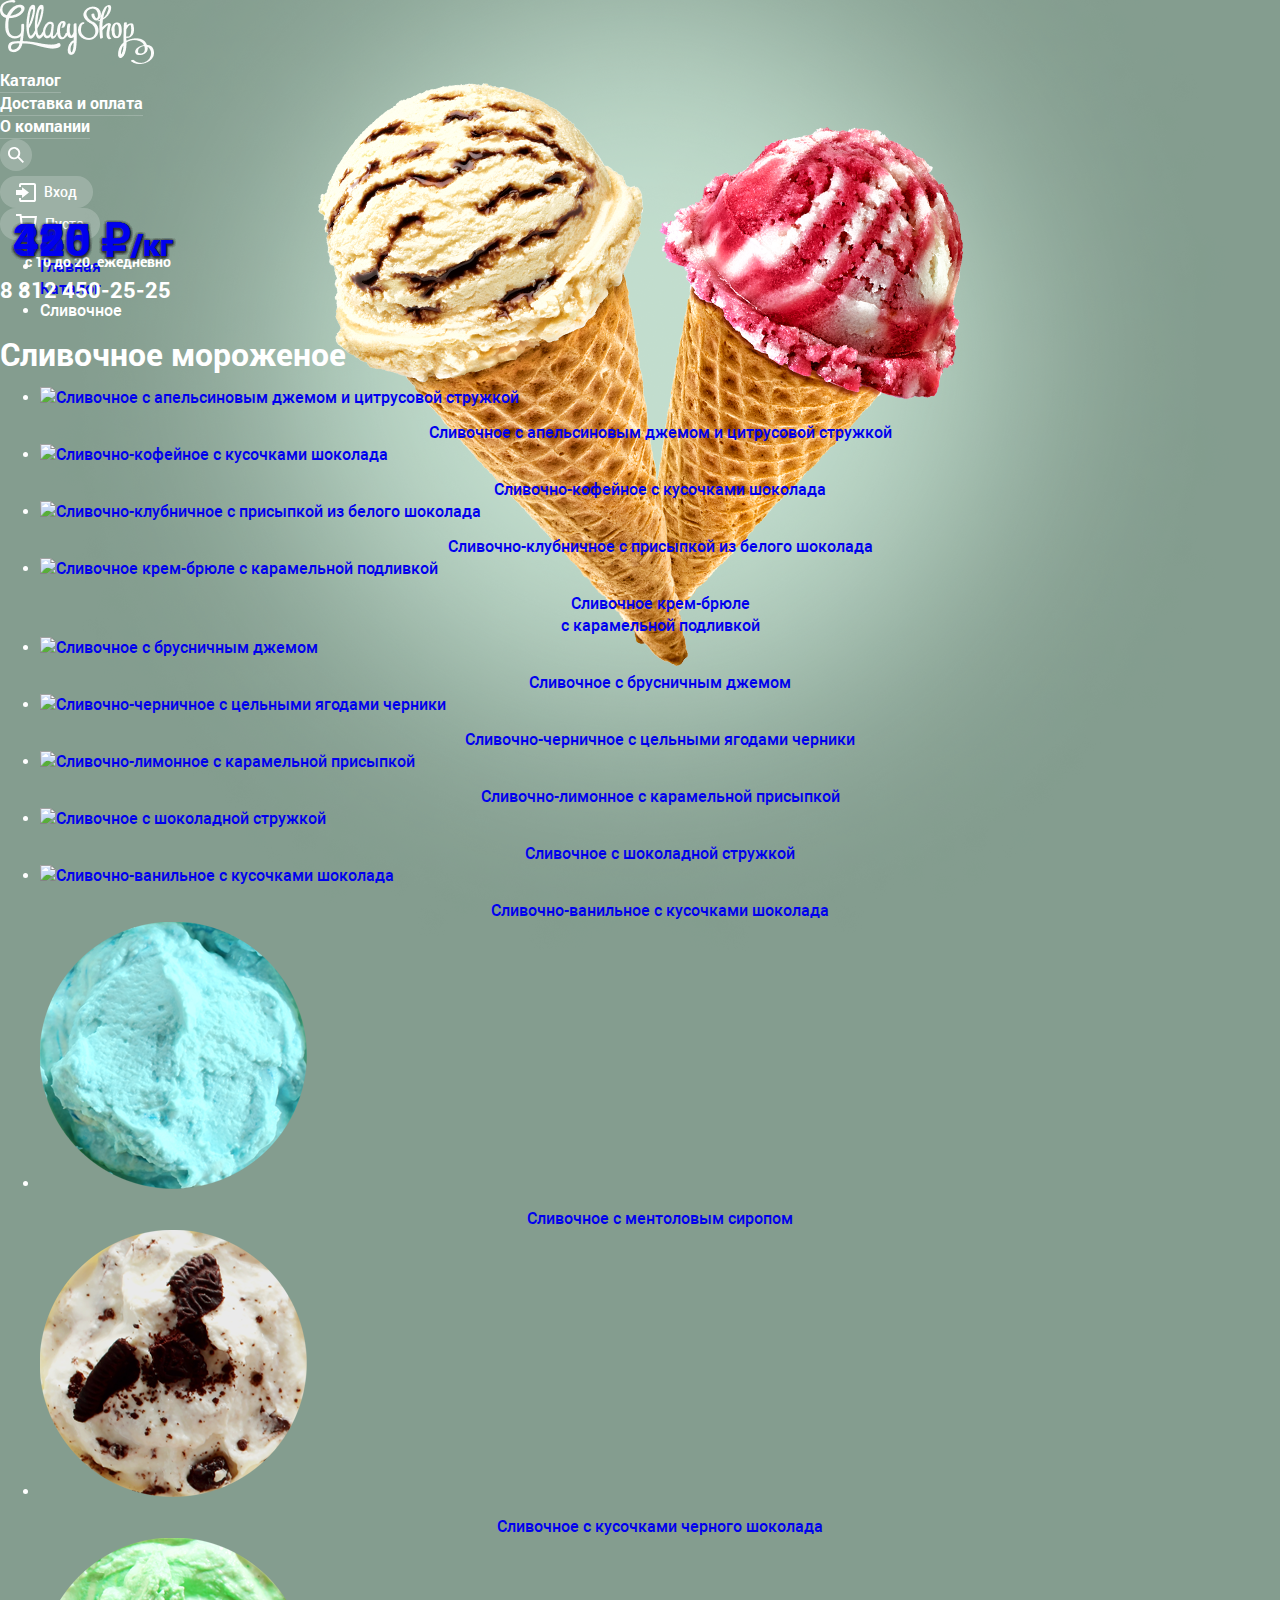
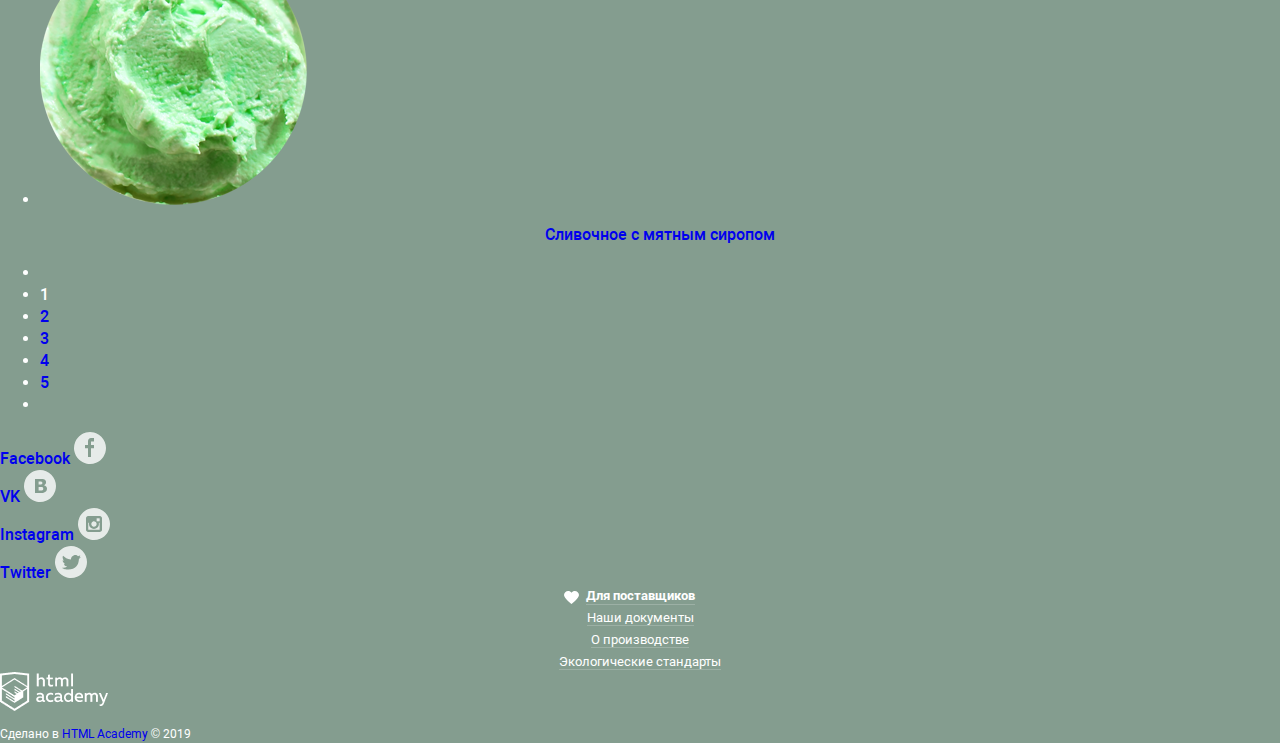
==== commit 0ac1ce8e: "Стилизация главной страницы" ====
--- a/catalog.html
+++ b/catalog.html
@@ -167,7 +167,7 @@
         <ul class="products-list">
           <li class="product-item">
             <a href="blank.html">
-              <img src="img/products/product-1.jpg" width="267" height="267" alt="Сливочное с апельсиновым джемом и цитрусовой стружкой">
+              <img src="img/products/product-1.jpgpng width="267" height="267" alt="Сливочное с апельсиновым джемом и цитрусовой стружкой">
               <b class="product-price">310 ₽<span>/кг</span></b>
               <h3 class="product-title">Сливочное с апельсиновым джемом и цитрусовой стружкой</h3>
               <button class="btn product-btn">Быстрый просмотр</button>
@@ -175,7 +175,7 @@
           </li>
           <li class="product-item">
             <a href="blank.html">
-              <img src="img/products/product-2.jpg" width="267" height="267" alt="Сливочно-кофейное с кусочками шоколада">
+              <img src="img/products/product-2.jpgpng width="267" height="267" alt="Сливочно-кофейное с кусочками шоколада">
               <b class="product-price">380 ₽<span>/кг</span></b>
               <h3 class="product-title">Сливочно-кофейное с кусочками шоколада</h3>
               <button class="btn product-btn">Быстрый просмотр</button>
@@ -183,7 +183,7 @@
           </li>
           <li class="product-item">
             <a href="blank.html">
-              <img src="img/products/product-3.jpg" width="267" height="267" alt="Сливочно-клубничное с присыпкой из белого шоколада">
+              <img src="img/products/product-3.jpgpng width="267" height="267" alt="Сливочно-клубничное с присыпкой из белого шоколада">
               <b class="product-price">355 ₽<span>/кг</span></b>
               <h3 class="product-title">Сливочно-клубничное с присыпкой из белого шоколада</h3>
               <button class="btn product-btn">Быстрый просмотр</button>
@@ -191,7 +191,7 @@
           </li>
           <li class="product-item">
             <a href="blank.html">
-              <img src="img/products/product-4.jpg" width="267" height="267" alt="Сливочное крем-брюле с карамельной подливкой">
+              <img src="img/products/product-4.jpgpng width="267" height="267" alt="Сливочное крем-брюле с карамельной подливкой">
               <b class="product-price">415 ₽<span>/кг</span></b>
               <h3 class="product-title">Сливочное крем-брюле<br> с карамельной подливкой</h3>
               <button class="btn product-btn">Быстрый просмотр</button>
@@ -199,7 +199,7 @@
           </li>
           <li class="product-item">
             <a href="blank.html">
-              <img src="img/products/product-5.jpg" width="267" height="267" alt="Сливочное с брусничным джемом">
+              <img src="img/products/product-5.jpgpng width="267" height="267" alt="Сливочное с брусничным джемом">
               <b class="product-price">325 ₽<span>/кг</span></b>
               <h3 class="product-title">Сливочное с брусничным джемом</h3>
               <button class="btn product-btn">Быстрый просмотр</button>
@@ -207,7 +207,7 @@
           </li>
           <li class="product-item">
             <a href="blank.html">
-              <img src="img/products/product-6.jpg" width="267" height="267" alt="Сливочно-черничное с цельными ягодами черники ">
+              <img src="img/products/product-6.jpgpng width="267" height="267" alt="Сливочно-черничное с цельными ягодами черники ">
               <b class="product-price">410 ₽<span>/кг</span></b>
               <h3 class="product-title">Сливочно-черничное с цельными ягодами черники</h3>
               <button class="btn product-btn">Быстрый просмотр</button>
@@ -215,7 +215,7 @@
           </li>
           <li class="product-item">
             <a href="blank.html">
-              <img src="img/products/product-7.jpg" width="267" height="267" alt="Сливочно-лимонное с карамельной присыпкой">
+              <img src="img/products/product-7.jpgpng width="267" height="267" alt="Сливочно-лимонное с карамельной присыпкой">
               <b class="product-price">315 ₽<span>/кг</span></b>
               <h3 class="product-title">Сливочно-лимонное с карамельной присыпкой</h3>
               <button class="btn product-btn">Быстрый просмотр</button>
@@ -223,7 +223,7 @@
           </li>
           <li class="product-item">
             <a href="blank.html">
-              <img src="img/products/product-8.jpg" width="267" height="267" alt="Сливочное с шоколадной стружкой">
+              <img src="img/products/product-8.jpgpng width="267" height="267" alt="Сливочное с шоколадной стружкой">
               <b class="product-price">320 ₽<span>/кг</span></b>
               <h3 class="product-title">Сливочное с шоколадной стружкой</h3>
               <button class="btn product-btn">Быстрый просмотр</button>
@@ -231,7 +231,7 @@
           </li>
           <li class="product-item">
             <a href="blank.html">
-              <img src="img/products/product-9.jpg" width="267" height="267" alt="Сливочно-ванильное с кусочками шоколада">
+              <img src="img/products/product-9.jpgpng width="267" height="267" alt="Сливочно-ванильное с кусочками шоколада">
               <b class="product-price">440 ₽<span>/кг</span></b>
               <h3 class="product-title">Сливочно-ванильное с кусочками шоколада</h3>
               <button class="btn product-btn">Быстрый просмотр</button>
@@ -239,7 +239,7 @@
           </li>
           <li class="product-item">
             <a href="blank.html">
-              <img src="img/products/product-10.jpg" width="267" height="267" alt="Сливочноe с ментоловым сиропом">
+              <img src="img/products/product-10.png" width="267" height="267" alt="Сливочноe с ментоловым сиропом">
               <b class="product-price">435 ₽<span>/кг</span></b>
               <h3 class="product-title">Сливочноe с ментоловым сиропом</h3>
               <button class="btn product-btn">Быстрый просмотр</button>
@@ -247,7 +247,7 @@
           </li>
           <li class="product-item">
             <a href="blank.html">
-              <img src="img/products/product-11.jpg" width="267" height="267" alt="Сливочное с кусочками черного шоколада">
+              <img src="img/products/product-11.png" width="267" height="267" alt="Сливочное с кусочками черного шоколада">
               <b class="product-price">355 ₽<span>/кг</span></b>
               <h3 class="product-title">Сливочное с кусочками черного шоколада</h3>
               <button class="btn product-btn">Быстрый просмотр</button>
@@ -255,7 +255,7 @@
           </li>
           <li class="product-item">
             <a href="blank.html">
-              <img src="img/products/product-12.jpg" width="267" height="267" alt="Сливочное с мятным сиропом">
+              <img src="img/products/product-12.png" width="267" height="267" alt="Сливочное с мятным сиропом">
               <b class="product-price">420 ₽<span>/кг</span></b>
               <h3 class="product-title">Сливочное с мятным сиропом</h3>
               <button class="btn product-btn">Быстрый просмотр</button>
--- a/css/style.css
+++ b/css/style.css
@@ -35,8 +35,8 @@
   --menu-item-active: #ededed;
   --shadow-menu-item-active: #696969;
   --link-hover: #ffbc9e;
-  --link-hover-uppercase: rgba(255, 188, 158, 0.3);
-  --link-hover-uppercase-2: rgba(232, 77, 55, 0.3);
+  --link-hover-underline: rgba(255, 188, 158, 0.3);
+  --link-hover-underline-2: rgba(232, 77, 55, 0.3);
   --btn-gradient: linear-gradient(180deg, #f26843, #e74a35);
   --btn-shadow: 0px 2px 2px rgba(172, 16, 0, 0.64);
   --btn-hover: linear-gradient(
@@ -54,6 +54,9 @@
   --border-form-hover: rgba(178, 178, 178, 0.52);
   --outline-focus-form: rgba(46, 136, 228, 0.52);
   --popup-shadow: 0 20px 20px rgba(0, 0, 0, 0.4);
+  --btn-slider-hover: rgba(255, 255, 255, 0.4);
+  --price-shadow: 0px 1px 3px rgba(49, 50, 53, 0.5);
+  --product-hover-shadow: 0px 20px 20px rgba(0, 0, 0, 0.2);
   --bg-1: #849d8f;
   --bg-2: #8996a6;
   --bg-3: #9d8b84;
@@ -71,7 +74,7 @@
   line-height: 22px;
   font-weight: 500;
   color: var(--basic-white);
-  background-color: var(--bg-1);
+  background: var(--bg-1) url("../img/slide-1.png") center 0 no-repeat;
 }
 
 img {
@@ -106,6 +109,7 @@
   vertical-align: middle;
   background: var(--btn-gradient);
   border: none;
+  border-radius: 70px;
   box-shadow: var(--btn-shadow);
 }
 
@@ -128,6 +132,10 @@
   margin: 0;
   padding: 0;
   list-style: none;
+}
+
+.site-navigation-item a {
+  outline: none;
 }
 
 .site-navigation-item > a {
@@ -220,11 +228,11 @@
 }
 
 .user-menu-item .user-btn {
+  height: 32px;
   font: inherit;
   font-size: 14px;
   line-height: 16px;
   color: var(--basic-white);
-  height: 32px;
   background-color: var(--transparent-white);
   border: none;
   border-radius: 20px;
@@ -280,12 +288,12 @@
 }
 
 .user-menu-item input {
-  font-size: 14px;
-  line-height: 16px;
-  font-weight: bold;
   width: 100%;
   height: 44px;
   padding: 16px 14px;
+  font-size: 14px;
+  line-height: 16px;
+  font-weight: bold;
   background-color: var(--basic-white);
   border: 1px solid var(--border-form);
   border-radius: 4px;
@@ -323,8 +331,9 @@
 }
 
 .login .btn {
+  width: 103px;
+  height: 44px;
   line-height: 16px;
-  padding: 15px 25px;
   border-radius: 26px;
 }
 
@@ -339,7 +348,7 @@
 .login a:hover,
 .login a:active {
   color: var(--basic-orange);
-  border-bottom-color: var(--link-hover-uppercase-2);
+  border-bottom-color: var(--link-hover-underline-2);
 }
 
 .user-btn-login:hover + .login {
@@ -347,13 +356,15 @@
 }
 
 .work-schedule {
-  font-weight: bold;
+  position: absolute;
+  font-weight: bold;
+  text-align: right;
 }
 
 .work-schedule p {
+  margin-bottom: 8px;
   font-size: 14px;
   line-height: 16px;
-  margin-bottom: 8px;
 }
 
 .work-schedule a {
@@ -361,3 +372,505 @@
   line-height: 24px;
   color: var(--basic-white);
 }
+
+.slides-list {
+  margin: 0;
+  padding: 0;
+  list-style: none;
+}
+
+.slide-item {
+  display: none;
+}
+
+.slide-title {
+  width: 672px;
+  font-size: 60px;
+  line-height: 60px;
+  font-weight: bold;
+  text-align: center;
+}
+
+.slide-show {
+  display: block;
+}
+
+.slider-control {
+  margin: 0;
+  padding: 0;
+  list-style: none;
+}
+
+.btn-slider-control {
+  width: 21px;
+  height: 21px;
+  border: 2px solid var(--basic-white);
+  border-radius: 50%;
+  background-color: transparent;
+}
+
+.btn-slider-control:hover {
+  background-color: var(--btn-slider-hover);
+}
+
+.btn-slider-control:active {
+  background-color: var(--basic-white);
+}
+
+.btn-slider-control:focus {
+  outline: none;
+}
+
+.btn-slider-current {
+  background-color: var(--basic-white);
+}
+
+.slider .btn {
+  padding: 9px 23px;
+  font-size: 32px;
+  line-height: 44px;
+}
+
+.promotions-list {
+  margin: 0;
+  padding: 0;
+  list-style: none;
+}
+
+.promotion-item {
+  width: 560px;
+  padding: 16px 22px 22px 16px;
+  font-weight: bold;
+  border-radius: 16px;
+}
+
+.promotion-item h3 {
+  margin: 0;
+  padding: 0;
+  font-size: 35px;
+  line-height: 41px;
+}
+
+.promotion-item p {
+  font-size: 18px;
+  margin: 0;
+  margin: 16px 0 36px;
+}
+
+.promotion-item .btn {
+  display: inline-block;
+  padding: 15px 22px;
+  font-size: 18px;
+  line-height: 24px;
+}
+
+.promotion-raspberry {
+  background-image: url("../img/bg-promotion-raspberry.jpg");
+}
+
+.promotion-chocolate {
+  background-image: url("../img/bg-promotion-chocolate.jpg");
+}
+
+.hits-list {
+  margin: 0;
+  padding: 0;
+  list-style: none;
+}
+
+.hit-item {
+  position: relative;
+  width: 293px;
+  padding: 6px 13px 21px;
+}
+
+.hit-item::before {
+  content: "";
+  position: absolute;
+  top: 13px;
+  left: 13px;
+  width: 61px;
+  height: 61px;
+  background-image: url("../img/icons/hit.svg");
+}
+
+.product-price {
+  position: absolute;
+  top: 216px;
+  left: 13px;
+  font-size: 45px;
+  line-height: 45px;
+  font-weight: bold;
+  text-shadow: var(--price-shadow);
+}
+
+.product-price span {
+  font-size: 30px;
+  line-height: 30px;
+}
+
+.product-title {
+  margin: 0;
+  margin-top: 13px;
+  font: inherit;
+  text-align: center;
+}
+
+.product-title a {
+  color: inherit;
+  border-bottom: 1px solid var(--transparent-white);
+}
+
+.product-title a:hover,
+.product-title a:active {
+  color: var(--link-hover);
+  border-color: var(--link-hover-underline);
+}
+
+.product-title a:focus {
+  outline: none;
+}
+
+.product-btn {
+  display: none;
+  margin-top: 18px;
+  padding: 12px 16px;
+  font-size: 18px;
+  line-height: 24px;
+  font-weight: bold;
+  border-radius: 50px;
+}
+
+.hit-item:hover {
+  background-color: var(--transparent-white);
+  border-radius: 4px;
+  box-shadow: var(--product-hover-shadow);
+}
+
+.hit-item:hover .product-btn {
+  display: block;
+}
+
+.features {
+  width: 100%;
+  padding: 24px 20px;
+  color: var(--basic-dark);
+  background: url("../img/pattern.jpg") 0 0 repeat;
+  border-radius: 16px;
+}
+
+.features p {
+  margin: 0;
+  padding: 0;
+  font-size: 24px;
+  line-height: 30px;
+}
+
+.features-list {
+  margin: 0;
+  padding: 0;
+  list-style: none;
+}
+
+.feature-item {
+  position: relative;
+  width: 485px;
+  margin-left: 55px;
+  font-weight: 400;
+}
+
+.feature-item:nth-child(odd) {
+  margin-bottom: 33px;
+}
+
+.feature-item::before {
+  content: "";
+  position: absolute;
+  left: -55px;
+  width: 49px;
+  height: 49px;
+  background-color: transparent;
+  border: 2px solid var(--basic-dark);
+  border-radius: 50%;
+}
+
+.feature-item:nth-child(1):before {
+  background-image: url("../img/feature-1.png");
+  background-position: center;
+  background-repeat: no-repeat;
+}
+
+.feature-item:nth-child(2):before {
+  background-image: url("../img/feature-2.png");
+  background-position: center;
+  background-repeat: no-repeat;
+}
+
+.feature-item:nth-child(3):before {
+  background-image: url("../img/feature-3.png");
+  background-position: center;
+  background-repeat: no-repeat;
+}
+
+.feature-item:nth-child(4):before {
+  background-image: url("../img/feature-4.png");
+  background-position: center;
+  background-repeat: no-repeat;
+}
+
+.blog-preview {
+  width: 560px;
+  height: 220px;
+  padding: 23px 20px;
+  color: var(--basic-dark);
+  background: url("../img/bg-blog-preview.jpg") 0 0 no-repeat;
+  border-radius: 16px;
+}
+
+.blog-title {
+  margin: 0;
+  margin-top: 15px;
+}
+
+.blog-title a {
+  font-size: 24px;
+  font-weight: bold;
+  line-height: 30px;
+  color: inherit;
+  text-decoration: underline;
+}
+
+.news-subscription {
+  width: 560px;
+  height: 220px;
+  padding: 5px 6px;
+  background: url("../img/bg-news-subscription.jpg") 0 0 no-repeat;
+  border-radius: 16px;
+}
+
+.news-subscription-inner {
+  height: 100%;
+  padding: 29px 20px;
+  background-color: var(--bg-form);
+  border-radius: 16px;
+}
+
+.news-subscription p {
+  margin: 0;
+  margin-bottom: 46px;
+  font-weight: 400;
+  color: var(--basic-dark);
+}
+
+.subscription-form input {
+  width: 368px;
+  height: 44px;
+  padding: 16px 14px;
+  font-size: 14px;
+  line-height: 16px;
+  font-weight: bold;
+  background-color: var(--basic-white);
+  border: 1px solid var(--border-form);
+  border-radius: 6px;
+}
+
+.subscription-form input:hover {
+  border: 2px solid var(--border-form-hover);
+}
+
+.subscription-form input:focus,
+.subscription-form input:placeholder-shown {
+  font-weight: 400;
+}
+
+.subscription-form input:focus {
+  outline: 2px solid var(--outline-focus-form);
+}
+
+.subscription-form .btn {
+  width: 130px;
+  height: 44px;
+  margin-left: auto;
+  font-size: 18px;
+  line-height: 24px;
+}
+
+.contact-info {
+  width: 303px;
+  padding: 32px 25px;
+  font-size: 14px;
+  line-height: 20px;
+  font-weight: 400;
+  color: var(--basic-dark);
+  background-color: var(--basic-white);
+  border-radius: 16px;
+}
+
+.contact-info p {
+  margin: 0;
+  margin-bottom: 30px;
+}
+
+.contact-info b {
+  font-size: 18px;
+  line-height: 24px;
+  font-weight: bold;
+}
+
+.contact-info a {
+  color: var(--basic-dark);
+}
+
+.contact-info a:focus {
+  outline: none;
+}
+
+.contact-info .btn {
+  padding: 13px 28px;
+  font-size: 18px;
+  line-height: 24px;
+}
+
+.footer-social ul {
+  margin: 0;
+  padding: 0;
+  list-style: none;
+}
+
+.social-btn {
+  color: inherit;
+}
+
+.social-btn:hover,
+.social-btn:focus {
+  background-color: var(--basic-white);
+}
+
+.footer-navigation {
+  text-align: center;
+}
+
+.footer-menu {
+  margin: 0;
+  padding: 0;
+  list-style: none;
+}
+
+.footer-menu-item a {
+  font-size: 13px;
+  line-height: 18px;
+  font-weight: 400;
+  color: inherit;
+  border-bottom: 1px solid var(--transparent-white);
+}
+
+.footer-menu-item a:hover,
+.footer-menu-item a:active {
+  color: var(--link-hover);
+  border-color: var(--link-hover-underline);
+}
+
+.footer-menu-item a:focus {
+  outline: none;
+}
+
+.footer-menu-item:first-child a {
+  position: relative;
+  font-weight: bold;
+}
+
+.footer-menu-item:first-child a::before {
+  content: "";
+  position: absolute;
+  left: -22px;
+  bottom: 0;
+  width: 15px;
+  height: 13px;
+  background: url("../img/icons/heart.svg") 0 0 no-repeat;
+}
+
+.footer-copyright p {
+  margin: 0;
+  margin-top: 8px;
+  font-size: 12px;
+  line-height: 18px;
+  font-weight: 400;
+}
+
+.copyright-link {
+  color: inherit;
+  border-bottom: 1px solid var(--transparent-white);
+}
+
+.copyright-link:hover,
+.copyright-link:active {
+  color: var(--link-hover);
+  border-color: var(--link-hover-underline);
+}
+
+.copyright-link:focus {
+  outline: none;
+}
+
+.modal-feedback {
+  width: 477px;
+  padding: 20px 23px;
+  background-color: var(--bg-form);
+  border-radius: 6px;
+}
+
+.modal-feedback p {
+  margin: 0;
+  margin-bottom: 26px;
+  font-size: 24px;
+  line-height: 28px;
+  color: var(--basic-dark);
+}
+
+.feedback-form input {
+  width: 267px;
+  height: 44px;
+  margin-bottom: 20px;
+  padding: 16px 14px;
+  font-size: 16px;
+  line-height: 20px;
+  font-weight: bold;
+  background-color: var(--basic-white);
+  border: 1px solid var(--border-form);
+  border-radius: 4px;
+}
+
+.feedback-form textarea {
+  width: 100%;
+  height: 154px;
+  margin-bottom: 25px;
+  padding: 16px 14px;
+  font-size: 16px;
+  line-height: 20px;
+  font-weight: bold;
+  background-color: var(--basic-white);
+  border: 1px solid var(--border-form);
+  border-radius: 4px;
+}
+
+.feedback-form input:hover,
+.feedback-form textarea:hover {
+  border: 2px solid var(--border-form-hover);
+}
+
+.feedback-form input:focus,
+.feedback-form input:placeholder-shown,
+.feedback-form textarea:focus,
+.feedback-form textarea:placeholder-shown {
+  font-weight: 400;
+}
+
+.feedback-form input:focus,
+.feedback-form textarea:focus {
+  outline: 2px solid var(--outline-focus-form);
+}
+
+.feedback-form .btn {
+  width: 140px;
+  height: 44px;
+}
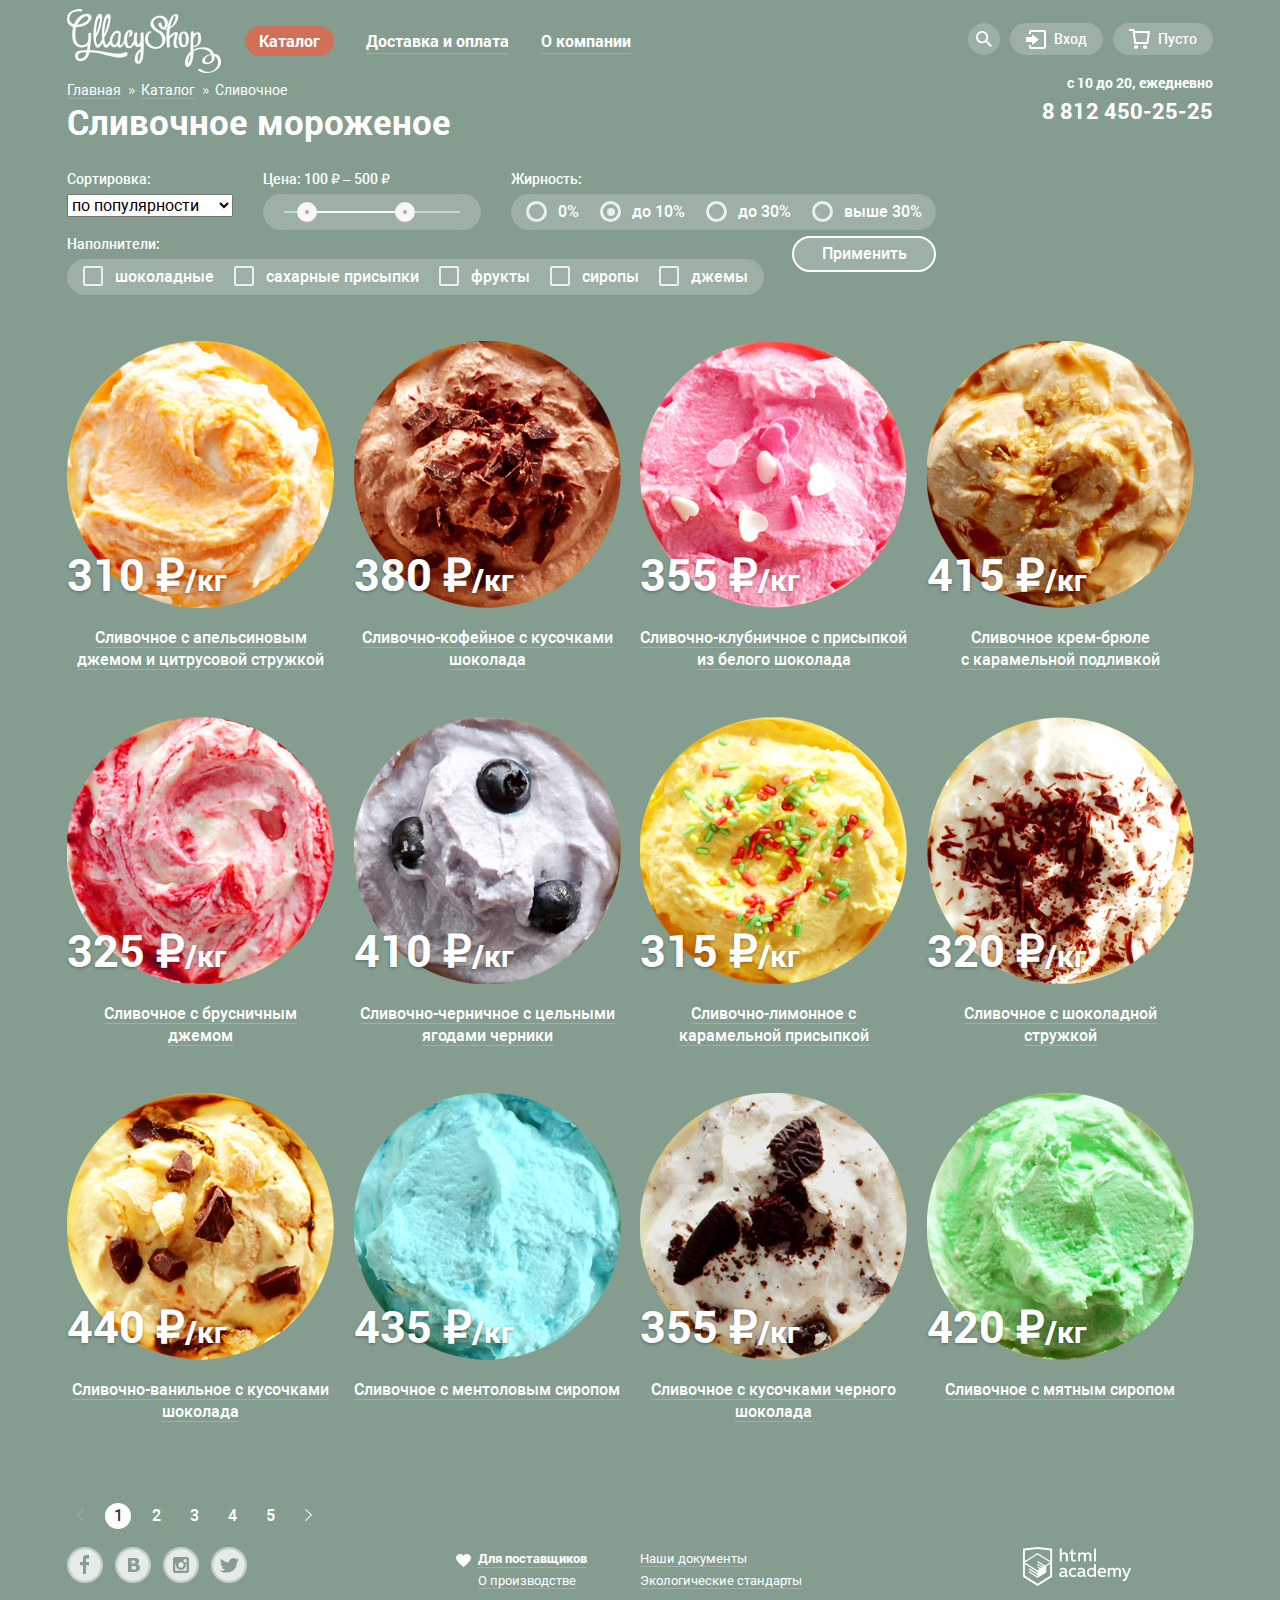
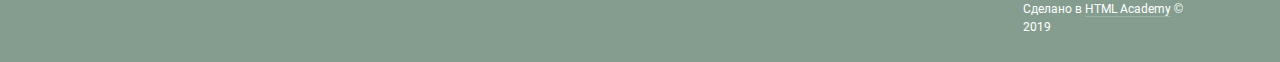
==== commit 453a2794: "Доработка страницы каталога" ====
--- a/catalog.html
+++ b/catalog.html
@@ -1,5 +1,5 @@
 <!DOCTYPE html>
-<html lang="ru">
+<html class="page" lang="ru">
   <head>
     <meta charset="utf-8">
     <title>HTML Academy: Глейси</title>
@@ -8,91 +8,93 @@
     <link rel="stylesheet" href="css/normalize.css">
     <link rel="stylesheet" href="css/style.css">
   </head>
-  <body>
+  <body class="page-body">
     <header class="main-header">
-      <nav class="main-nav">
-        <a class="main-logo" href="index.html">
-          <img src="img/logo.png" width="154" height="64" alt="Логотип «GllacyShop»">
-        </a>
-        <ul class="site-navigation">
-          <li class="site-navigation-item site-navigation-category">
-            <a href="catalog.html">Каталог</a>
-            <ul class="category-menu">
-              <li class="category-menu-novelty category-menu-item">
-                <a href="blank.html">Новинки</a>
-              </li>
-              <li class="category-menu-item">
-                <a href="catalog.html">Сливочное</a>
-              </li>
-              <li class="category-menu-item">
-                <a href="blank.html">Щербеты</a>
-              </li>
-              <li class="category-menu-item">
-                <a href="blank.html">Фруктовый лед</a>
-              </li>
-              <li class="category-menu-item">
-                <a href="blank.html">Мелорин</a>
-              </li>
-            </ul>
-          </li>
-          <li class="site-navigation-item">
-            <a href="blank.html">Доставка и оплата</a>
-          </li>
-          <li class="site-navigation-item">
-            <a href="blank.html">О компании</a>
+      <div class="container">
+        <nav class="main-nav">
+          <a class="main-header-logo" href="index.html">
+            <img src="img/logo.png" width="154" height="64" alt="Логотип «GllacyShop»">
+          </a>
+          <ul class="site-navigation">
+            <li class="site-navigation-item site-navigation-category site-navigation-current">
+              <a href="catalog.html">Каталог</a>
+              <ul class="category-menu">
+                <li class="category-menu-novelty category-menu-item">
+                  <a href="blank.html">Новинки</a>
+                </li>
+                <li class="category-menu-item">
+                  <a href="catalog.html">Сливочное</a>
+                </li>
+                <li class="category-menu-item">
+                  <a href="blank.html">Щербеты</a>
+                </li>
+                <li class="category-menu-item">
+                  <a href="blank.html">Фруктовый лед</a>
+                </li>
+                <li class="category-menu-item">
+                  <a href="blank.html">Мелорин</a>
+                </li>
+              </ul>
+            </li>
+            <li class="site-navigation-item">
+              <a href="blank.html">Доставка и оплата</a>
+            </li>
+            <li class="site-navigation-item">
+              <a href="blank.html">О компании</a>
+            </li>
+          </ul>
+        </nav>
+        <ul class="user-menu">
+          <li class="user-menu-item">
+            <button class="user-btn user-btn-search" type="button">
+              <span class="visually-hidden">Поиск</span>
+            </button>
+            <div class="search user-popup">
+              <form method="POST">
+                <label class="visually-hidden" for="search">Поиск</label>
+                <input id="search" type="search" name="search" placeholder="Крем-брюле">
+              </form>
+            </div>
+          </li>
+          <li class="user-menu-item">
+            <button class="user-btn user-btn-login" type="button">Вход</button>
+            <div class="login user-popup">
+              <form method="POST">
+                <label class="visually-hidden" for="login-login">Логин</label>
+                <input id="login-login" type="email" name="login" placeholder="email@example.com">
+                <label class="visually-hidden" for="login-password">Пароль</label>
+                <input id="login-password" type="password" name="password" placeholder="••••••">
+                <button class="btn" type="submit">Войти</button>
+                <a href="blank.html">Забыли пароль?</a>
+                <a href="blank.html">Новая регистрация</a>
+              </form>
+            </div>
+          </li>
+          <li class="user-menu-item">
+            <button class="user-btn user-btn-cart" type="button">Пусто</button>
           </li>
         </ul>
-      </nav>
-      <ul class="user-menu">
-        <li class="user-menu-item">
-          <button class="user-btn user-btn-search" type="button">
-            <span class="visually-hidden">Поиск</span>
-          </button>
-          <div class="search user-popup">
-            <form method="POST">
-              <label class="visually-hidden" for="search">Поиск</label>
-              <input id="search" type="search" name="search" placeholder="Крем-брюле">
-            </form>
-          </div>
-        </li>
-        <li class="user-menu-item">
-          <button class="user-btn user-btn-login" type="button">Вход</button>
-          <div class="login user-popup">
-            <form method="POST">
-              <label class="visually-hidden" for="login-login">Логин</label>
-              <input id="login-login" type="email" name="login" placeholder="email@example.com">
-              <label class="visually-hidden" for="login-password">Пароль</label>
-              <input id="login-password" type="password" name="password" placeholder="••••••">
-              <button class="btn" type="submit">Войти</button>
-              <a href="blank.html">Забыли пароль?</a>
-              <a href="blank.html">Новая регистрация</a>
-            </form>
-          </div>
-        </li>
-        <li class="user-menu-item">
-          <button class="user-btn user-btn-cart" type="button">Пусто</button>
-        </li>
-      </ul>
-      <div class="work-schedule">
-        <p>с 10 до 20, ежедневно</p>
-        <a href="tel:+78124502525">8 812 450-25-25</a>
+        <div class="work-schedule">
+          <p>с 10 до 20, ежедневно</p>
+          <a href="tel:+78124502525">8 812 450-25-25</a>
+        </div>
       </div>
     </header>
-    <main>
+    <main class="container">
       <ul class="breadcrumbs">
-        <li class="breadcrumbs-item">
+        <li class="breadcrumb-item">
           <a href="index.html">Главная</a>
         </li>
-        <li class="breadcrumbs-item">
+        <li class="breadcrumb-item">
           <a href="#">Каталог</a>
         </li>
-        <li class="breadcrumbs-item">
+        <li class="breadcrumb-item breadcrumb-current">
           <a>Сливочное</a>
         </li>
       </ul>
       <h1 class="catalog-title">Сливочное мороженое</h1>
       <section class="filter">
-        <h2 class="visually-hidden"Фильтр</h2>
+        <h2 class="visually-hidden">Фильтр</h2>
         <form class="filter-form" method="GET">
           <fieldset class="sorting">
             <legend>Сортировка:</legend>
@@ -115,156 +117,137 @@
           </fieldset>
           <fieldset class="fatness">
             <legend>Жирность:</legend>
-            <ul class="fat-filter">
-              <li>
-                <input type="radio" name="fat-percent" value="0" id="none">
+            <ul>
+              <li>
+                <input class="visually-hidden fatness-input-radio" type="radio" name="fat-percent" value="0" id="none">
                 <label for="none">0%</label>
               </li>
               <li>
-                <input type="radio" name="fat-percent" value="10" id="under-10" checked>
+                <input class="visually-hidden fatness-input-radio" type="radio" name="fat-percent" value="10" id="under-10" checked>
                 <label for="under-10">до 10%</label>
               </li>
               <li>
-                <input type="radio" name="fat-percent" value="30" id="under-30">
+                <input class="visually-hidden fatness-input-radio" type="radio" name="fat-percent" value="30" id="under-30">
                 <label for="under-30">до 30%</label>
               </li>
               <li>
-                <input type="radio" name="fat-percent" value="+30" id="over-30">
+                <input class="visually-hidden fatness-input-radio" type="radio" name="fat-percent" value="+30" id="over-30">
                 <label for="over-30">выше 30%</label>
               </li>
             </ul>
           </fieldset>
           <fieldset class="fillers">
             <legend>Наполнители:</legend>
-            <ul class="fillers-list">
-              <li class="filler-item">
-                <input type="checkbox" name="chocolate" id="chocolate">
+            <ul>
+              <li>
+                <input class="visually-hidden filler-input-checkbox" type="checkbox" name="chocolate" id="chocolate">
                 <label for="chocolate">шоколадные</label>
               </li>
-              <li class="filler-item">
-                <input type="checkbox" name="sugar" id="sugar">
+              <li>
+                <input class="visually-hidden filler-input-checkbox" type="checkbox" name="sugar" id="sugar">
                 <label for="sugar">сахарные присыпки</label>
               </li>
-              <li class="filler-item">
-                <input type="checkbox" name="fruits" id="fruits">
+              <li>
+                <input class="visually-hidden filler-input-checkbox" type="checkbox" name="fruits" id="fruits">
                 <label for="fruits">фрукты</label>
               </li>
-              <li class="filler-item">
-                <input type="checkbox" name="syrup" id="syrup">
+              <li>
+                <input class="visually-hidden filler-input-checkbox" type="checkbox" name="syrup" id="syrup">
                 <label for="syrup">сиропы</label>
               </li>
-              <li class="filler-item">
-                <input type="checkbox" name="jams" id="jams">
+              <li>
+                <input class="visually-hidden filler-input-checkbox" type="checkbox" name="jams" id="jams">
                 <label for="jams">джемы</label>
               </li>
             </ul>
           </fieldset>
-          <button type="submit">Применить</button>
+          <button class="filter-button" type="submit">Применить</button>
         </form>
       </section>
       <section class="catalog">
         <h2 class="visually-hidden">Каталог сливочного мороженного</h2>
         <ul class="products-list">
           <li class="product-item">
-            <a href="blank.html">
-              <img src="img/products/product-1.jpgpng width="267" height="267" alt="Сливочное с апельсиновым джемом и цитрусовой стружкой">
-              <b class="product-price">310 ₽<span>/кг</span></b>
-              <h3 class="product-title">Сливочное с апельсиновым джемом и цитрусовой стружкой</h3>
-              <button class="btn product-btn">Быстрый просмотр</button>
-            </a>
-          </li>
-          <li class="product-item">
-            <a href="blank.html">
-              <img src="img/products/product-2.jpgpng width="267" height="267" alt="Сливочно-кофейное с кусочками шоколада">
-              <b class="product-price">380 ₽<span>/кг</span></b>
-              <h3 class="product-title">Сливочно-кофейное с кусочками шоколада</h3>
-              <button class="btn product-btn">Быстрый просмотр</button>
-            </a>
-          </li>
-          <li class="product-item">
-            <a href="blank.html">
-              <img src="img/products/product-3.jpgpng width="267" height="267" alt="Сливочно-клубничное с присыпкой из белого шоколада">
-              <b class="product-price">355 ₽<span>/кг</span></b>
-              <h3 class="product-title">Сливочно-клубничное с присыпкой из белого шоколада</h3>
-              <button class="btn product-btn">Быстрый просмотр</button>
-            </a>
-          </li>
-          <li class="product-item">
-            <a href="blank.html">
-              <img src="img/products/product-4.jpgpng width="267" height="267" alt="Сливочное крем-брюле с карамельной подливкой">
-              <b class="product-price">415 ₽<span>/кг</span></b>
-              <h3 class="product-title">Сливочное крем-брюле<br> с карамельной подливкой</h3>
-              <button class="btn product-btn">Быстрый просмотр</button>
-            </a>
-          </li>
-          <li class="product-item">
-            <a href="blank.html">
-              <img src="img/products/product-5.jpgpng width="267" height="267" alt="Сливочное с брусничным джемом">
-              <b class="product-price">325 ₽<span>/кг</span></b>
-              <h3 class="product-title">Сливочное с брусничным джемом</h3>
-              <button class="btn product-btn">Быстрый просмотр</button>
-            </a>
-          </li>
-          <li class="product-item">
-            <a href="blank.html">
-              <img src="img/products/product-6.jpgpng width="267" height="267" alt="Сливочно-черничное с цельными ягодами черники ">
-              <b class="product-price">410 ₽<span>/кг</span></b>
-              <h3 class="product-title">Сливочно-черничное с цельными ягодами черники</h3>
-              <button class="btn product-btn">Быстрый просмотр</button>
-            </a>
-          </li>
-          <li class="product-item">
-            <a href="blank.html">
-              <img src="img/products/product-7.jpgpng width="267" height="267" alt="Сливочно-лимонное с карамельной присыпкой">
-              <b class="product-price">315 ₽<span>/кг</span></b>
-              <h3 class="product-title">Сливочно-лимонное с карамельной присыпкой</h3>
-              <button class="btn product-btn">Быстрый просмотр</button>
-            </a>
-          </li>
-          <li class="product-item">
-            <a href="blank.html">
-              <img src="img/products/product-8.jpgpng width="267" height="267" alt="Сливочное с шоколадной стружкой">
-              <b class="product-price">320 ₽<span>/кг</span></b>
-              <h3 class="product-title">Сливочное с шоколадной стружкой</h3>
-              <button class="btn product-btn">Быстрый просмотр</button>
-            </a>
-          </li>
-          <li class="product-item">
-            <a href="blank.html">
-              <img src="img/products/product-9.jpgpng width="267" height="267" alt="Сливочно-ванильное с кусочками шоколада">
-              <b class="product-price">440 ₽<span>/кг</span></b>
-              <h3 class="product-title">Сливочно-ванильное с кусочками шоколада</h3>
-              <button class="btn product-btn">Быстрый просмотр</button>
-            </a>
-          </li>
-          <li class="product-item">
-            <a href="blank.html">
-              <img src="img/products/product-10.png" width="267" height="267" alt="Сливочноe с ментоловым сиропом">
-              <b class="product-price">435 ₽<span>/кг</span></b>
-              <h3 class="product-title">Сливочноe с ментоловым сиропом</h3>
-              <button class="btn product-btn">Быстрый просмотр</button>
-            </a>
-          </li>
-          <li class="product-item">
-            <a href="blank.html">
-              <img src="img/products/product-11.png" width="267" height="267" alt="Сливочное с кусочками черного шоколада">
-              <b class="product-price">355 ₽<span>/кг</span></b>
-              <h3 class="product-title">Сливочное с кусочками черного шоколада</h3>
-              <button class="btn product-btn">Быстрый просмотр</button>
-            </a>
-          </li>
-          <li class="product-item">
-            <a href="blank.html">
-              <img src="img/products/product-12.png" width="267" height="267" alt="Сливочное с мятным сиропом">
-              <b class="product-price">420 ₽<span>/кг</span></b>
-              <h3 class="product-title">Сливочное с мятным сиропом</h3>
-              <button class="btn product-btn">Быстрый просмотр</button>
-            </a>
+            <img src="img/products/product-1.png" width="267" height="267" alt="Сливочное с апельсиновым джемом и цитрусовой стружкой">
+            <b class="product-price">310 ₽<span>/кг</span></b>
+            <h3 class="product-title"><a href="blank.html">Сливочное с апельсиновым джемом и цитрусовой стружкой</a></h3>
+            <button class="btn product-btn">Быстрый просмотр</button>
+          </li>
+          <li class="product-item">
+            <img src="img/products/product-2.png" width="267" height="267" alt="Сливочно-кофейное с кусочками шоколада">
+            <b class="product-price">380 ₽<span>/кг</span></b>
+            <h3 class="product-title"><a href="blank.html">Сливочно-кофейное с кусочками шоколада</a></h3>
+            <button class="btn product-btn">Быстрый просмотр</button>
+          </li>
+          <li class="product-item">
+            <img src="img/products/product-3.png" width="267" height="267" alt="Сливочно-клубничное с присыпкой из белого шоколада">
+            <b class="product-price">355 ₽<span>/кг</span></b>
+            <h3 class="product-title"><a href="blank.html">Сливочно-клубничное с присыпкой из белого шоколада</a></h3>
+            <button class="btn product-btn">Быстрый просмотр</button>
+          </li>
+          <li class="product-item">
+            <img src="img/products/product-4.png" width="267" height="267" alt="Сливочное крем-брюле с карамельной подливкой">
+            <b class="product-price">415 ₽<span>/кг</span></b>
+            <h3 class="product-title"><a href="blank.html">Сливочное крем-брюле<br> с карамельной подливкой</a></h3>
+            <button class="btn product-btn">Быстрый просмотр</button>
+          </li>
+          <li class="product-item">
+            <img src="img/products/product-5.png" width="267" height="267" alt="Сливочное с брусничным джемом">
+            <b class="product-price">325 ₽<span>/кг</span></b>
+            <h3 class="product-title"><a href="blank.html">Сливочное с брусничным<br> джемом</a></h3>
+            <button class="btn product-btn">Быстрый просмотр</button>
+          </li>
+          <li class="product-item">
+            <img src="img/products/product-6.png" width="267" height="267" alt="Сливочно-черничное с цельными ягодами черники ">
+            <b class="product-price">410 ₽<span>/кг</span></b>
+            <h3 class="product-title"><a href="blank.html">Сливочно-черничное с цельными ягодами черники</a></h3>
+            <button class="btn product-btn">Быстрый просмотр</button>
+          </li>
+          <li class="product-item">
+            <img src="img/products/product-7.png" width="267" height="267" alt="Сливочно-лимонное с карамельной присыпкой">
+            <b class="product-price">315 ₽<span>/кг</span></b>
+            <h3 class="product-title"><a href="blank.html">Сливочно-лимонное с карамельной присыпкой</a></h3>
+            <button class="btn product-btn">Быстрый просмотр</button>
+          </li>
+          <li class="product-item">
+            <img src="img/products/product-8.png" width="267" height="267" alt="Сливочное с шоколадной стружкой">
+            <b class="product-price">320 ₽<span>/кг</span></b>
+            <h3 class="product-title"><a href="blank.html">Сливочное с шоколадной стружкой</a></h3>
+            <button class="btn product-btn">Быстрый просмотр</button>
+          </li>
+          <li class="product-item">
+            <img src="img/products/product-9.png" width="267" height="267" alt="Сливочно-ванильное с кусочками шоколада">
+            <b class="product-price">440 ₽<span>/кг</span></b>
+            <h3 class="product-title"><a href="blank.html">Сливочно-ванильное с кусочками шоколада</a></h3>
+            <button class="btn product-btn">Быстрый просмотр</button>
+          </li>
+          <li class="product-item">
+            <img src="img/products/product-10.png" width="267" height="267" alt="Сливочноe с ментоловым сиропом">
+            <b class="product-price">435 ₽<span>/кг</span></b>
+            <h3 class="product-title"><a href="blank.html">Сливочноe с ментоловым сиропом</a></h3>
+            <button class="btn product-btn">Быстрый просмотр</button>
+          </li>
+          <li class="product-item">
+            <img src="img/products/product-11.png" width="267" height="267" alt="Сливочное с кусочками черного шоколада">
+            <b class="product-price">355 ₽<span>/кг</span></b>
+            <h3 class="product-title"><a href="blank.html">Сливочное с кусочками черного шоколада</a></h3>
+            <button class="btn product-btn">Быстрый просмотр</button>
+          </li>
+          <li class="product-item">
+            <img src="img/products/product-12.png" width="267" height="267" alt="Сливочное с мятным сиропом">
+            <b class="product-price">420 ₽<span>/кг</span></b>
+            <h3 class="product-title"><a href="blank.html">Сливочное с мятным сиропом</a></h3>
+            <button class="btn product-btn">Быстрый просмотр</button>
           </li>
         </ul>
         <ul class="catalog-pagination">
           <li class="catalog-pagination-item">
-            <a class="pagination-control pagination-disabled"><span class="visually-hidden">Назад</span></a>
+            <a class="pagination-control pagination-disabled">
+              <span class="visually-hidden">Назад</span>
+              <svg width="7" height="12" viewBox="0 0 7 12" fill="none" xmlns="http://www.w3.org/2000/svg">
+                <path d="M0.15889 6.34125L6.06761 11.8512C6.1703 11.9465 6.30937 12 6.45436 12C6.59934 12 6.73841 11.9465 6.84111 11.8512C6.89146 11.8048 6.93142 11.7495 6.95869 11.6885C6.98596 11.6276 7 11.5623 7 11.4962C7 11.4302 6.98596 11.3649 6.95869 11.304C6.93142 11.243 6.89146 11.1877 6.84111 11.1412L1.3084 6.00125L6.84111 0.831247C6.89146 0.784766 6.93142 0.729465 6.95869 0.668535C6.98596 0.607606 7 0.542253 7 0.476248C7 0.410242 6.98596 0.344889 6.95869 0.283959C6.93142 0.22303 6.89146 0.167728 6.84111 0.121247C6.73357 0.0364304 6.59506 -0.00654793 6.45436 0.00124741C6.38391 0.000448227 6.31406 0.013381 6.2493 0.0392141C6.18454 0.0650473 6.12631 0.103209 6.07835 0.151247L0.15889 5.63125C0.108543 5.67773 0.0685816 5.73303 0.0413108 5.79396C0.01404 5.85489 0 5.92024 0 5.98625C0 6.05225 0.01404 6.11761 0.0413108 6.17854C0.0685816 6.23947 0.108543 6.29477 0.15889 6.34125Z" fill="white"/>
+              </svg>
+            </a>
           </li>
           <li class="catalog-pagination-item">
             <a class="pagination-current">1</a>
@@ -282,74 +265,87 @@
             <a href="#">5</a>
           </li>
           <li class="catalog-pagination-item">
-            <a class="pagination-control" href="#"><span class="visually-hidden">Вперёд</span></a>
+            <a class="pagination-control" href="#">
+              <span class="visually-hidden">Вперёд</span>
+              <svg width="7" height="12" viewBox="0 0 7 12" fill="none" xmlns="http://www.w3.org/2000/svg">
+                <path d="M6.84111 5.65875L0.932395 0.148752C0.829699 0.05349 0.690626 0 0.545642 0C0.400659 0 0.261586 0.05349 0.15889 0.148752C0.108543 0.195234 0.0685817 0.250534 0.041311 0.311464C0.0140403 0.372393 0 0.437746 0 0.503752C0 0.569758 0.0140403 0.635111 0.041311 0.69604C0.0685817 0.75697 0.108543 0.812271 0.15889 0.858752L5.6916 5.99875L0.15889 11.1688C0.108543 11.2152 0.0685817 11.2705 0.041311 11.3315C0.0140403 11.3924 0 11.4577 0 11.5238C0 11.5898 0.0140403 11.6551 0.041311 11.716C0.0685817 11.777 0.108543 11.8323 0.15889 11.8788C0.266426 11.9636 0.404942 12.0065 0.545642 11.9988C0.616091 11.9996 0.68594 11.9866 0.750698 11.9608C0.815455 11.935 0.873688 11.8968 0.921651 11.8488L6.84111 6.36875C6.89146 6.32227 6.93142 6.26697 6.95869 6.20604C6.98596 6.14511 7 6.07976 7 6.01375C7 5.94775 6.98596 5.88239 6.95869 5.82146C6.93142 5.76053 6.89146 5.70523 6.84111 5.65875Z" fill="white"/>
+              </svg>
+            </a>
           </li>
         </ul>
       </section>
     </main>
     <footer class="main-footer">
-      <div class="footer-social">
-        <ul class="socials-list">
-          <li class="social-item">
-            <a href="#">
-              <span>Facebook</span>
-              <svg width="32" height="32" viewBox="0 0 32 32" fill="none" xmlns="http://www.w3.org/2000/svg">
-                <path d="M16 0C12.8355 0 9.74207 0.938384 7.11088 2.69649C4.4797 4.45459 2.42894 6.95345 1.21793 9.87706C0.0069325 12.8007 -0.309921 16.0177 0.307443 19.1214C0.924806 22.2251 2.44866 25.0761 4.6863 27.3137C6.92394 29.5513 9.77487 31.0752 12.8786 31.6926C15.9823 32.3099 19.1993 31.9931 22.1229 30.7821C25.0466 29.5711 27.5454 27.5203 29.3035 24.8891C31.0616 22.2579 32 19.1645 32 16C32 11.7565 30.3143 7.68687 27.3137 4.68629C24.3131 1.68571 20.2435 0 16 0ZM20.06 9.45H17V12.9H20V16.34H17V25H14V16.34H11V12.9H14V9.45C13.9449 8.59575 14.2291 7.75426 14.7908 7.1083C15.3525 6.46234 16.1464 6.06407 17 6H20V9.45H20.06Z" fill="white" fill-opacity="0.8"/>
-              </svg>
-            </a>
-          </li>
-          <li class="social-item">
-            <a href="#">
-              <span>VK</span>
-              <svg width="32" height="32" viewBox="0 0 32 32" fill="none" xmlns="http://www.w3.org/2000/svg">
-                <path d="M16.64 14.49C16.9652 14.4904 17.2875 14.4293 17.59 14.31C17.8645 14.2077 18.0922 14.0085 18.23 13.75C18.3343 13.4964 18.3854 13.2241 18.38 12.95C18.376 12.7057 18.3143 12.4659 18.2 12.25C18.0714 12.0066 17.8523 11.8235 17.59 11.74C17.2687 11.627 16.9306 11.5695 16.59 11.57H14.59V14.57H15.16C15.75 14.52 16.24 14.51 16.64 14.49Z" fill="white" fill-opacity="0.8"/>
-                <path d="M18.12 17.08C17.751 17.0101 17.3752 16.9832 17 17H14.61V20.5H17.06C17.4757 20.4953 17.8865 20.4104 18.27 20.25C18.591 20.1392 18.8632 19.9199 19.04 19.63C19.1865 19.3527 19.2621 19.0436 19.26 18.73C19.2753 18.3782 19.1848 18.0298 19 17.73C18.7922 17.4167 18.4806 17.1865 18.12 17.08Z" fill="white" fill-opacity="0.8"/>
-                <path d="M16 0C12.8355 0 9.74207 0.938384 7.11088 2.69649C4.4797 4.45459 2.42894 6.95345 1.21793 9.87706C0.0069325 12.8007 -0.309921 16.0177 0.307443 19.1214C0.924806 22.2251 2.44866 25.0761 4.6863 27.3137C6.92394 29.5513 9.77487 31.0752 12.8786 31.6926C15.9823 32.3099 19.1993 31.9931 22.1229 30.7821C25.0466 29.5711 27.5454 27.5203 29.3035 24.8891C31.0616 22.2579 32 19.1645 32 16C32 11.7565 30.3143 7.68687 27.3137 4.68629C24.3131 1.68571 20.2435 0 16 0ZM22.6 20.53C22.3376 21.056 21.9537 21.5119 21.48 21.86C20.9342 22.2714 20.3122 22.5705 19.65 22.74C18.8286 22.9383 17.9848 23.029 17.14 23.01H11V9H16.45C17.2781 8.9868 18.1063 9.02354 18.93 9.11C19.473 9.19401 19.9994 9.36273 20.49 9.61C20.9868 9.84615 21.4013 10.2258 21.68 10.7C21.9455 11.1728 22.0801 11.7079 22.07 12.25C22.0819 12.8916 21.8931 13.5209 21.53 14.05C21.1452 14.588 20.6142 15.0045 20 15.25V15.32C20.8272 15.4588 21.5898 15.8541 22.18 16.45C22.7295 17.0712 23.0163 17.8815 22.98 18.71C23.0043 19.3386 22.8738 19.9636 22.6 20.53Z" fill="white" fill-opacity="0.8"/>
-              </svg>
-            </a>
-          </li>
-          <li class="social-item">
-            <a href="#">
-              <span>Instagram</span>
-              <svg width="32" height="32" viewBox="0 0 32 32" fill="none" xmlns="http://www.w3.org/2000/svg">
-                <g opacity="0.8">
-                  <path d="M20.92 16C20.92 17.3155 20.3974 18.5771 19.4673 19.5072C18.5371 20.4374 17.2755 20.96 15.96 20.96C14.6445 20.96 13.3829 20.4374 12.4528 19.5072C11.5226 18.5771 11 17.3155 11 16C11.001 15.6158 11.048 15.233 11.14 14.86H10.24V21.7H21.64V14.86H20.74C20.8406 15.2325 20.901 15.6147 20.92 16Z" fill="white"/>
-                  <path d="M16 18.66C16.5252 18.656 17.0375 18.4967 17.4723 18.202C17.9071 17.9073 18.245 17.4905 18.4432 17.0042C18.6415 16.5178 18.6913 15.9836 18.5864 15.4689C18.4816 14.9542 18.2266 14.4821 17.8539 14.1121C17.4811 13.7421 17.0071 13.4908 16.4916 13.3897C15.9762 13.2887 15.4424 13.3425 14.9575 13.5445C14.4726 13.7464 14.0584 14.0873 13.7669 14.5243C13.4755 14.9613 13.32 15.4748 13.32 16C13.3213 16.3506 13.3917 16.6976 13.5271 17.021C13.6625 17.3444 13.8602 17.638 14.1091 17.8851C14.358 18.1321 14.653 18.3276 14.9775 18.4606C15.3019 18.5936 15.6494 18.6613 16 18.66Z" fill="white"/>
-                  <path d="M21.68 10.3H18.64V13.34H21.68V10.3Z" fill="white"/>
-                  <path d="M16 0C12.8355 0 9.74207 0.938384 7.11088 2.69649C4.4797 4.45459 2.42894 6.95345 1.21793 9.87706C0.0069325 12.8007 -0.309921 16.0177 0.307443 19.1214C0.924806 22.2251 2.44866 25.0761 4.6863 27.3137C6.92394 29.5513 9.77487 31.0752 12.8786 31.6926C15.9823 32.3099 19.1993 31.9931 22.1229 30.7821C25.0466 29.5711 27.5454 27.5203 29.3035 24.8891C31.0616 22.2579 32 19.1645 32 16C32 11.7565 30.3143 7.68687 27.3137 4.68629C24.3131 1.68571 20.2435 0 16 0ZM24 21.7C24.0027 22.0045 23.9444 22.3064 23.8285 22.588C23.7127 22.8696 23.5416 23.1251 23.3253 23.3395C23.1091 23.5539 22.8521 23.7228 22.5695 23.8362C22.2869 23.9497 21.9845 24.0054 21.68 24H10.28C9.97928 23.9987 9.68175 23.9382 9.40442 23.8219C9.12709 23.7056 8.87537 23.5358 8.66366 23.3222C8.45194 23.1086 8.28436 22.8554 8.17049 22.5771C8.05662 22.2988 7.99869 22.0007 8.00001 21.7V10.3C7.99869 9.99927 8.05662 9.70123 8.17049 9.42289C8.28436 9.14455 8.45194 8.89137 8.66366 8.67779C8.87537 8.46422 9.12709 8.29443 9.40442 8.17814C9.68175 8.06184 9.97928 8.00131 10.28 8H21.67C21.9749 7.99467 22.2778 8.0503 22.561 8.16362C22.8441 8.27694 23.1017 8.44568 23.3188 8.65992C23.5358 8.87416 23.7079 9.12959 23.8249 9.41123C23.9418 9.69287 24.0014 9.99504 24 10.3V21.7Z" fill="white"/>
-                </g>
-              </svg>
-            </a>
-          </li>
-          <li class="social-item">
-            <a href="#">
-              <span>Twitter</span>
-              <svg width="32" height="32" viewBox="0 0 32 32" fill="none" xmlns="http://www.w3.org/2000/svg">
-                <path d="M16 0C12.8355 0 9.74207 0.938384 7.11088 2.69649C4.4797 4.45459 2.42894 6.95345 1.21793 9.87706C0.0069325 12.8007 -0.309921 16.0177 0.307443 19.1214C0.924806 22.2251 2.44866 25.0761 4.6863 27.3137C6.92394 29.5513 9.77487 31.0752 12.8786 31.6926C15.9823 32.3099 19.1993 31.9931 22.1229 30.7821C25.0466 29.5711 27.5454 27.5203 29.3035 24.8891C31.0616 22.2579 32 19.1645 32 16C32 11.7565 30.3143 7.68687 27.3137 4.68629C24.3131 1.68571 20.2435 0 16 0ZM23.94 12.81C23.69 19.33 20.48 23.64 12.94 23.51H12.46C12.01 23.51 7.91001 23.07 7.11001 21.69C8.8989 21.9555 10.7228 21.5494 12.23 20.55C11.18 20.26 9.31001 20.09 8.98001 17.7C9.39279 17.8642 9.84415 17.9058 10.28 17.82C9.00001 17 7.53001 16.3 7.61001 14.17C8.02796 14.4893 8.54454 14.652 9.07001 14.63C8.30001 14.4 6.92001 11.39 8.07001 9.85C10.07 11.64 12.14 13.33 15.87 13.49C16.1 11.28 17.11 9.79 19.04 9.17C19.7375 8.93332 20.4908 8.91568 21.1986 9.11946C21.9065 9.32323 22.5351 9.73867 23 10.31C23.74 10.08 24.45 9.84 25.19 9.62C25.1758 9.95711 25.0846 10.2865 24.9234 10.5829C24.7622 10.8793 24.5353 11.1349 24.26 11.33C24.5167 11.3601 24.7768 11.3336 25.0221 11.2524C25.2674 11.1712 25.492 11.0372 25.68 10.86C25.5628 11.2985 25.3443 11.7034 25.0421 12.0421C24.7399 12.3808 24.3624 12.6438 23.94 12.81Z" fill="white" fill-opacity="0.8"/>
-              </svg>
-            </a>
-          </li>
-        </ul>
-      </div>
-      <div class="footer-navigation">
-        <ul class="footer-menu">
-          <li class="footer-menu-item">
-            <a href="blank.html">Для поставщиков</a>
-          </li>
-          <li class="footer-menu-item">
-            <a href="blank.html">Наши документы</a>
-          </li>
-          <li class="footer-menu-item">
-            <a href="blank.html">О производстве</a>
-          </li>
-          <li class="footer-menu-item">
-            <a href="blank.html">Экологические стандарты</a>
-          </li>
-        </ul>
-      </div>
-      <div class="footer-copyright">
-        <img src="img/copyright-logo.png" width="108" height="39" alt="">
-        <p>Сделано в <a href="https://htmlacademy.ru/intensive/htmlcss">HTML Academy</a> &copy; 2019</p>
+      <div class="container">
+        <div class="footer-social">
+          <ul>
+            <li>
+              <a class="social-btn" href="#">
+                <span class="visually-hidden">Фэйсбук</span>
+                <svg width="36" height="36" viewBox="0 0 36 36" fill="none" xmlns="http://www.w3.org/2000/svg">
+                  <path d="M18 35C27.3888 35 35 27.3888 35 18C35 8.61116 27.3888 1 18 1C8.61116 1 1 8.61116 1 18C1 27.3888 8.61116 35 18 35Z" stroke="white" stroke-opacity="0.5" stroke-width="2"/>
+                  <path d="M18 2C14.8355 2 11.7421 2.93838 9.11088 4.69649C6.4797 6.45459 4.42894 8.95345 3.21793 11.8771C2.00693 14.8007 1.69008 18.0177 2.30744 21.1214C2.92481 24.2251 4.44866 27.0761 6.6863 29.3137C8.92394 31.5513 11.7749 33.0752 14.8786 33.6926C17.9823 34.3099 21.1993 33.9931 24.1229 32.7821C27.0466 31.5711 29.5454 29.5203 31.3035 26.8891C33.0616 24.2579 34 21.1645 34 18C34 13.7565 32.3143 9.68687 29.3137 6.68629C26.3131 3.68571 22.2435 2 18 2ZM22.06 11.45H19V14.9H22V18.34H19V27H16V18.34H13V14.9H16V11.45C15.9449 10.5957 16.2291 9.75426 16.7908 9.1083C17.3525 8.46234 18.1464 8.06407 19 8H22V11.45H22.06Z" fill="white" fill-opacity="0.8"/>
+                </svg>
+              </a>
+            </li>
+            <li>
+              <a class="social-btn" href="#">
+                <span class="visually-hidden">Вконтакте</span>
+                <svg width="36" height="36" viewBox="0 0 36 36" fill="none" xmlns="http://www.w3.org/2000/svg">
+                  <path d="M18 35C27.3888 35 35 27.3888 35 18C35 8.61116 27.3888 1 18 1C8.61116 1 1 8.61116 1 18C1 27.3888 8.61116 35 18 35Z" stroke="white" stroke-opacity="0.5" stroke-width="2"/>
+                  <path d="M18.64 16.49C18.9652 16.4904 19.2875 16.4293 19.59 16.31C19.8645 16.2077 20.0922 16.0085 20.23 15.75C20.3343 15.4964 20.3854 15.2241 20.38 14.95C20.376 14.7057 20.3143 14.4659 20.2 14.25C20.0714 14.0066 19.8523 13.8235 19.59 13.74C19.2687 13.627 18.9306 13.5695 18.59 13.57H16.59V16.57H17.16C17.75 16.52 18.24 16.51 18.64 16.49Z" fill="white" fill-opacity="0.8"/>
+                  <path d="M20.12 19.08C19.751 19.0101 19.3752 18.9832 19 19H16.61V22.5H19.06C19.4757 22.4953 19.8865 22.4104 20.27 22.25C20.591 22.1392 20.8632 21.9199 21.04 21.63C21.1865 21.3527 21.2621 21.0436 21.26 20.73C21.2753 20.3782 21.1848 20.0298 21 19.73C20.7922 19.4167 20.4806 19.1865 20.12 19.08Z" fill="white" fill-opacity="0.8"/>
+                  <path d="M18 2C14.8355 2 11.7421 2.93838 9.11088 4.69649C6.4797 6.45459 4.42894 8.95345 3.21793 11.8771C2.00693 14.8007 1.69008 18.0177 2.30744 21.1214C2.92481 24.2251 4.44866 27.0761 6.6863 29.3137C8.92394 31.5513 11.7749 33.0752 14.8786 33.6926C17.9823 34.3099 21.1993 33.9931 24.1229 32.7821C27.0466 31.5711 29.5454 29.5203 31.3035 26.8891C33.0616 24.2579 34 21.1645 34 18C34 13.7565 32.3143 9.68687 29.3137 6.68629C26.3131 3.68571 22.2435 2 18 2ZM24.6 22.53C24.3376 23.056 23.9537 23.5119 23.48 23.86C22.9342 24.2714 22.3122 24.5705 21.65 24.74C20.8286 24.9383 19.9848 25.029 19.14 25.01H13V11H18.45C19.2781 10.9868 20.1063 11.0235 20.93 11.11C21.473 11.194 21.9994 11.3627 22.49 11.61C22.9868 11.8462 23.4013 12.2258 23.68 12.7C23.9455 13.1728 24.0801 13.7079 24.07 14.25C24.0819 14.8916 23.8931 15.5209 23.53 16.05C23.1452 16.588 22.6142 17.0045 22 17.25V17.32C22.8272 17.4588 23.5898 17.8541 24.18 18.45C24.7295 19.0712 25.0163 19.8815 24.98 20.71C25.0043 21.3386 24.8738 21.9636 24.6 22.53Z" fill="white" fill-opacity="0.8"/>
+                </svg>
+              </a>
+            </li>
+            <li>
+              <a class="social-btn" href="#">
+                <span class="visually-hidden">Инстаграмм</span>
+                <svg width="36" height="36" viewBox="0 0 36 36" fill="none" xmlns="http://www.w3.org/2000/svg">
+                  <path d="M18 35C27.3888 35 35 27.3888 35 18C35 8.61116 27.3888 1 18 1C8.61116 1 1 8.61116 1 18C1 27.3888 8.61116 35 18 35Z" stroke="white" stroke-opacity="0.5" stroke-width="2"/>
+                  <g opacity="0.8">
+                    <path d="M22.92 18C22.92 19.3155 22.3974 20.5771 21.4673 21.5072C20.5371 22.4374 19.2755 22.96 17.96 22.96C16.6445 22.96 15.3829 22.4374 14.4528 21.5072C13.5226 20.5771 13 19.3155 13 18C13.001 17.6158 13.048 17.233 13.14 16.86H12.24V23.7H23.64V16.86H22.74C22.8406 17.2325 22.901 17.6147 22.92 18Z" fill="white"/>
+                    <path d="M18 20.66C18.5252 20.656 19.0375 20.4967 19.4723 20.202C19.9071 19.9073 20.245 19.4905 20.4432 19.0042C20.6415 18.5178 20.6913 17.9836 20.5864 17.4689C20.4816 16.9542 20.2266 16.4821 19.8539 16.1121C19.4811 15.7421 19.0071 15.4908 18.4916 15.3897C17.9762 15.2887 17.4424 15.3425 16.9575 15.5445C16.4726 15.7464 16.0584 16.0873 15.7669 16.5243C15.4755 16.9613 15.32 17.4748 15.32 18C15.3213 18.3506 15.3917 18.6976 15.5271 19.021C15.6625 19.3444 15.8602 19.638 16.1091 19.8851C16.358 20.1321 16.653 20.3276 16.9775 20.4606C17.3019 20.5936 17.6494 20.6613 18 20.66Z" fill="white"/>
+                    <path d="M23.68 12.3H20.64V15.34H23.68V12.3Z" fill="white"/>
+                    <path d="M18 2C14.8355 2 11.7421 2.93838 9.11088 4.69649C6.4797 6.45459 4.42894 8.95345 3.21793 11.8771C2.00693 14.8007 1.69008 18.0177 2.30744 21.1214C2.92481 24.2251 4.44866 27.0761 6.6863 29.3137C8.92394 31.5513 11.7749 33.0752 14.8786 33.6926C17.9823 34.3099 21.1993 33.9931 24.1229 32.7821C27.0466 31.5711 29.5454 29.5203 31.3035 26.8891C33.0616 24.2579 34 21.1645 34 18C34 13.7565 32.3143 9.68687 29.3137 6.68629C26.3131 3.68571 22.2435 2 18 2ZM26 23.7C26.0027 24.0045 25.9444 24.3064 25.8285 24.588C25.7127 24.8696 25.5416 25.1251 25.3253 25.3395C25.1091 25.5539 24.8521 25.7228 24.5695 25.8362C24.2869 25.9497 23.9845 26.0054 23.68 26H12.28C11.9793 25.9987 11.6818 25.9382 11.4044 25.8219C11.1271 25.7056 10.8754 25.5358 10.6637 25.3222C10.4519 25.1086 10.2844 24.8554 10.1705 24.5771C10.0566 24.2988 9.99869 24.0007 10 23.7V12.3C9.99869 11.9993 10.0566 11.7012 10.1705 11.4229C10.2844 11.1446 10.4519 10.8914 10.6637 10.6778C10.8754 10.4642 11.1271 10.2944 11.4044 10.1781C11.6818 10.0618 11.9793 10.0013 12.28 10H23.67C23.9749 9.99467 24.2778 10.0503 24.561 10.1636C24.8441 10.2769 25.1017 10.4457 25.3188 10.6599C25.5358 10.8742 25.7079 11.1296 25.8249 11.4112C25.9418 11.6929 26.0014 11.995 26 12.3V23.7Z" fill="white"/>
+                  </g>
+                </svg>
+              </a>
+            </li>
+            <li>
+              <a class="social-btn" href="#">
+                <span class="visually-hidden">Твиттер</span>
+                <svg width="36" height="36" viewBox="0 0 36 36" fill="none" xmlns="http://www.w3.org/2000/svg">
+                  <path d="M18 35C27.3888 35 35 27.3888 35 18C35 8.61116 27.3888 1 18 1C8.61116 1 1 8.61116 1 18C1 27.3888 8.61116 35 18 35Z" stroke="white" stroke-opacity="0.5" stroke-width="2"/>
+                  <path d="M18 2C14.8355 2 11.7421 2.93838 9.11088 4.69649C6.4797 6.45459 4.42894 8.95345 3.21793 11.8771C2.00693 14.8007 1.69008 18.0177 2.30744 21.1214C2.92481 24.2251 4.44866 27.0761 6.6863 29.3137C8.92394 31.5513 11.7749 33.0752 14.8786 33.6926C17.9823 34.3099 21.1993 33.9931 24.1229 32.7821C27.0466 31.5711 29.5454 29.5203 31.3035 26.8891C33.0616 24.2579 34 21.1645 34 18C34 13.7565 32.3143 9.68687 29.3137 6.68629C26.3131 3.68571 22.2435 2 18 2ZM25.94 14.81C25.69 21.33 22.48 25.64 14.94 25.51H14.46C14.01 25.51 9.91001 25.07 9.11001 23.69C10.8989 23.9555 12.7228 23.5494 14.23 22.55C13.18 22.26 11.31 22.09 10.98 19.7C11.3928 19.8642 11.8441 19.9058 12.28 19.82C11 19 9.53001 18.3 9.61001 16.17C10.028 16.4893 10.5445 16.652 11.07 16.63C10.3 16.4 8.92001 13.39 10.07 11.85C12.07 13.64 14.14 15.33 17.87 15.49C18.1 13.28 19.11 11.79 21.04 11.17C21.7375 10.9333 22.4908 10.9157 23.1986 11.1195C23.9065 11.3232 24.5351 11.7387 25 12.31C25.74 12.08 26.45 11.84 27.19 11.62C27.1758 11.9571 27.0846 12.2865 26.9234 12.5829C26.7622 12.8793 26.5353 13.1349 26.26 13.33C26.5167 13.3601 26.7768 13.3336 27.0221 13.2524C27.2674 13.1712 27.492 13.0372 27.68 12.86C27.5628 13.2985 27.3443 13.7034 27.0421 14.0421C26.7399 14.3808 26.3624 14.6438 25.94 14.81Z" fill="white" fill-opacity="0.8"/>
+                </svg>
+              </a>
+            </li>
+          </ul>
+        </div>
+        <div class="footer-navigation">
+          <ul class="footer-menu">
+            <li class="footer-menu-item">
+              <a href="blank.html">Для поставщиков</a>
+            </li>
+            <li class="footer-menu-item">
+              <a href="blank.html">Наши документы</a>
+            </li>
+            <li class="footer-menu-item">
+              <a href="blank.html">О производстве</a>
+            </li>
+            <li class="footer-menu-item">
+              <a href="blank.html">Экологические стандарты</a>
+            </li>
+          </ul>
+        </div>
+        <div class="footer-copyright">
+          <a href="https://htmlacademy.ru/intensive/htmlcss">
+            <img src="img/copyright-logo.png" width="108" height="39" alt="">
+          </a>
+          <p>Сделано в <a class="copyright-link" href="https://htmlacademy.ru/intensive/htmlcss">HTML Academy</a> &copy; 2019</p>
+        </div>
       </div>
     </footer>
   </body>
--- a/css/style.css
+++ b/css/style.css
@@ -57,6 +57,10 @@
   --btn-slider-hover: rgba(255, 255, 255, 0.4);
   --price-shadow: 0px 1px 3px rgba(49, 50, 53, 0.5);
   --product-hover-shadow: 0px 20px 20px rgba(0, 0, 0, 0.2);
+  --filter-point: rgba(255, 255, 255, 0.8);
+  --filter-point-disabled: rgba(255, 255, 255, 0.4);
+  --price-range-scale: rgba(248, 247, 244, 0.5);
+  --price-range-toggle-bc: #ababab;
   --bg-1: #849d8f;
   --bg-2: #8996a6;
   --bg-3: #9d8b84;
@@ -68,22 +72,29 @@
   box-sizing: border-box;
 }
 
-body {
+.page-body {
+  display: grid;
+  grid-template-rows: min-content 1fr min-content;
+  align-content: start;
+  min-width: 1200px;
+  min-height: 100%;
+  margin: 0;
+  padding: 0;
   font-family: "Roboto", Arial, sans-serif;
   font-size: 16px;
   line-height: 22px;
   font-weight: 500;
   color: var(--basic-white);
-  background: var(--bg-1) url("../img/slide-1.png") center 0 no-repeat;
+  background-color: var(--bg-1);
+}
+
+a {
+  text-decoration: none;
 }
 
 img {
   max-width: 100%;
   height: auto;
-}
-
-a {
-  text-decoration: none;
 }
 
 .visually-hidden {
@@ -97,6 +108,22 @@
   clip-path: inset(100%);
   clip: rect(0 0 0 0);
   overflow: hidden;
+}
+
+.page {
+  height: 100%;
+}
+
+.slider-bg-1 {
+  background: var(--bg-1) url("../img/slide-1.png") no-repeat;
+}
+
+.slider-bg-2 {
+  background: var(--bg-2) url("../img/slide-2.png") no-repeat;
+}
+
+.slider-bg-3 {
+  background: var(--bg-3) url("../img/slide-3.png") no-repeat;
 }
 
 .btn {
@@ -128,10 +155,41 @@
   box-shadow: var(--btn-active-shadow);
 }
 
+.container {
+  position: relative;
+  width: 1200px;
+  margin: 0 auto;
+  padding: 0 27px;
+}
+
+.main-header .container {
+  display: flex;
+  justify-content: space-between;
+}
+
+.main-nav {
+  display: flex;
+}
+
+.main-header-logo {
+  margin: 9px 24px 0 0;
+}
+
 .site-navigation {
-  margin: 0;
-  padding: 0;
-  list-style: none;
+  display: flex;
+  flex-wrap: wrap;
+  margin: 0;
+  margin-top: 26px;
+  padding: 0;
+  list-style: none;
+}
+
+.site-navigation-item {
+  margin-right: 32px;
+}
+
+.site-navigation-item:last-child {
+  margin: 0;
 }
 
 .site-navigation-item a {
@@ -139,8 +197,8 @@
 }
 
 .site-navigation-item > a {
-  display: inline-block;
-  padding-bottom: 3px;
+  display: block;
+  padding: 6px 0 3px;
   line-height: 18px;
   font-weight: bold;
   color: var(--basic-white);
@@ -148,19 +206,28 @@
 }
 
 .site-navigation-item > a:hover {
-  padding: 9px 14px 11px;
+  padding: 6px 14px;
   color: var(--basic-dark);
   background-color: var(--basic-white);
+  border: none;
   border-radius: 26px;
 }
 
 .site-navigation-item > a:active {
   background-color: var(--menu-item-active);
+  border: none;
   box-shadow: inset 0px 2px 1px var(--shadow-menu-item-active);
 }
 
 .site-navigation-category {
   position: relative;
+}
+
+.site-navigation-current > a {
+  padding: 6px 14px;
+  background-color: var(--current-item);
+  border: none;
+  border-radius: 26px;
 }
 
 .category-menu {
@@ -218,13 +285,20 @@
 }
 
 .user-menu {
-  margin: 0;
+  display: flex;
+  flex-wrap: wrap;
+  margin: 0;
+  margin-top: 23px;
   padding: 0;
   list-style: none;
 }
 
 .user-menu-item {
-  position: relative;
+  margin-right: 10px;
+}
+
+.user-menu-item:last-child {
+  margin: 0;
 }
 
 .user-menu-item .user-btn {
@@ -351,17 +425,25 @@
   border-bottom-color: var(--link-hover-underline-2);
 }
 
+.login .login-columns {
+  display: grid;
+  grid-template-columns: 1fr 1fr;
+}
+
 .user-btn-login:hover + .login {
   display: block;
 }
 
 .work-schedule {
   position: absolute;
+  top: 75px;
+  right: 27px;
   font-weight: bold;
   text-align: right;
 }
 
 .work-schedule p {
+  margin: 0;
   margin-bottom: 8px;
   font-size: 14px;
   line-height: 16px;
@@ -373,7 +455,14 @@
   color: var(--basic-white);
 }
 
-.slides-list {
+.slider {
+  position: relative;
+  margin-bottom: 50px;
+  padding: 325px 0 90px;
+  text-align: center;
+}
+
+.slider-list {
   margin: 0;
   padding: 0;
   list-style: none;
@@ -385,17 +474,23 @@
 
 .slide-title {
   width: 672px;
+  margin: 0 auto;
   font-size: 60px;
   line-height: 60px;
   font-weight: bold;
   text-align: center;
 }
 
-.slide-show {
+.slide-current {
   display: block;
 }
 
 .slider-control {
+  position: absolute;
+  bottom: 15px;
+  display: flex;
+  justify-content: space-between;
+  width: 79px;
   margin: 0;
   padding: 0;
   list-style: none;
@@ -426,19 +521,32 @@
 }
 
 .slider .btn {
-  padding: 9px 23px;
+  position: absolute;
+  bottom: 0;
+  width: 261px;
+  height: 62px;
+  margin-left: -130.5px;
+  padding: 9px 0;
   font-size: 32px;
   line-height: 44px;
 }
 
+.promotions {
+  margin-bottom: 34px;
+}
+
 .promotions-list {
+  display: grid;
+  grid-template-columns: 1fr 1fr;
+  column-gap: 26px;
   margin: 0;
   padding: 0;
   list-style: none;
 }
 
 .promotion-item {
-  width: 560px;
+  position: relative;
+  min-height: 229px;
   padding: 16px 22px 22px 16px;
   font-weight: bold;
   border-radius: 16px;
@@ -446,7 +554,6 @@
 
 .promotion-item h3 {
   margin: 0;
-  padding: 0;
   font-size: 35px;
   line-height: 41px;
 }
@@ -454,12 +561,15 @@
 .promotion-item p {
   font-size: 18px;
   margin: 0;
-  margin: 16px 0 36px;
+  margin-top: 16px;
 }
 
 .promotion-item .btn {
+  position: absolute;
+  bottom: 22px;
+  right: 22px;
   display: inline-block;
-  padding: 15px 22px;
+  padding: 12px 22px;
   font-size: 18px;
   line-height: 24px;
 }
@@ -472,19 +582,37 @@
   background-image: url("../img/bg-promotion-chocolate.jpg");
 }
 
+.hits {
+  margin-bottom: 43px;
+}
+
 .hits-list {
-  margin: 0;
-  padding: 0;
-  list-style: none;
-}
-
-.hit-item {
+  display: flex;
+  justify-content: space-between;
+  margin: 0;
+  padding: 0;
+  list-style: none;
+}
+
+.product-item {
   position: relative;
   width: 293px;
+  padding: 6px 13px 0;
+  min-height: 320px;
+}
+
+.product-item:hover {
   padding: 6px 13px 21px;
-}
-
-.hit-item::before {
+  background-color: var(--transparent-white);
+  border-radius: 4px;
+  box-shadow: var(--product-hover-shadow);
+}
+
+.product-item:hover .product-btn {
+  display: block;
+}
+
+.hits-list .product-item::before {
   content: "";
   position: absolute;
   top: 13px;
@@ -533,26 +661,18 @@
 
 .product-btn {
   display: none;
+  margin: 0 auto;
   margin-top: 18px;
-  padding: 12px 16px;
+  width: 200px;
+  height: 44px;
   font-size: 18px;
   line-height: 24px;
   font-weight: bold;
   border-radius: 50px;
 }
 
-.hit-item:hover {
-  background-color: var(--transparent-white);
-  border-radius: 4px;
-  box-shadow: var(--product-hover-shadow);
-}
-
-.hit-item:hover .product-btn {
-  display: block;
-}
-
 .features {
-  width: 100%;
+  margin-bottom: 40px;
   padding: 24px 20px;
   color: var(--basic-dark);
   background: url("../img/pattern.jpg") 0 0 repeat;
@@ -561,12 +681,16 @@
 
 .features p {
   margin: 0;
+  margin-bottom: 21px;
   padding: 0;
   font-size: 24px;
   line-height: 30px;
 }
 
 .features-list {
+  display: grid;
+  grid-template-columns: 1fr 1fr;
+  row-gap: 20px;
   margin: 0;
   padding: 0;
   list-style: none;
@@ -579,13 +703,10 @@
   font-weight: 400;
 }
 
-.feature-item:nth-child(odd) {
-  margin-bottom: 33px;
-}
-
 .feature-item::before {
   content: "";
   position: absolute;
+  top: -10px;
   left: -55px;
   width: 49px;
   height: 49px;
@@ -618,8 +739,14 @@
   background-repeat: no-repeat;
 }
 
+.index-columns {
+  display: grid;
+  grid-template-columns: 1fr 1fr;
+  column-gap: 26px;
+  margin-bottom: 40px;
+}
+
 .blog-preview {
-  width: 560px;
   height: 220px;
   padding: 23px 20px;
   color: var(--basic-dark);
@@ -641,7 +768,6 @@
 }
 
 .news-subscription {
-  width: 560px;
   height: 220px;
   padding: 5px 6px;
   background: url("../img/bg-news-subscription.jpg") 0 0 no-repeat;
@@ -660,6 +786,10 @@
   margin-bottom: 46px;
   font-weight: 400;
   color: var(--basic-dark);
+}
+
+.news-subscription-columns {
+  display: flex;
 }
 
 .subscription-form input {
@@ -689,13 +819,20 @@
 
 .subscription-form .btn {
   width: 130px;
-  height: 44px;
   margin-left: auto;
   font-size: 18px;
   line-height: 24px;
 }
 
+.map-and-contacts {
+  position: relative;
+  height: 430px;
+}
+
 .contact-info {
+  position: absolute;
+  top: 62px;
+  right: 0;
   width: 303px;
   padding: 32px 25px;
   font-size: 14px;
@@ -726,18 +863,366 @@
 }
 
 .contact-info .btn {
-  padding: 13px 28px;
+  width: 253px;
+  height: 43px;
   font-size: 18px;
   line-height: 24px;
 }
 
+.breadcrumbs {
+  display: flex;
+  flex-wrap: wrap;
+  margin: 0;
+  padding: 0;
+  list-style: none;
+}
+
+.breadcrumb-item {
+  position: relative;
+  margin-right: 20px;
+}
+
+.breadcrumb-item:last-child {
+  margin-right: 0;
+}
+
+.breadcrumb-item::after {
+  content: "";
+  position: absolute;
+  top: 9px;
+  right: -14px;
+  width: 6px;
+  height: 6px;
+  background: url("../img/icons/arrow.svg") 0 0 no-repeat;
+}
+
+.breadcrumb-current::after {
+  display: none;
+}
+
+.breadcrumbs a {
+  font-size: 14px;
+  line-height: 16px;
+  font-weight: 400;
+  color: inherit;
+  border-bottom: 1px solid var(--transparent-white);
+}
+
+.breadcrumb-current a {
+  border-bottom: none;
+}
+
+.breadcrumb-item:not(.breadcrumb-current) a:hover,
+.breadcrumb-item:not(.breadcrumb-current) a:active {
+  color: var(--link-hover);
+  border-color: var(--link-hover-underline);
+}
+
+.breadcrumb-item a:focus {
+  outline: none;
+}
+
+.catalog-title {
+  margin: 0;
+}
+
+.filter-form {
+  display: flex;
+  justify-content: space-between;
+  flex-wrap: wrap;
+  width: 869px;
+  height: 130px;
+  margin: 29px 0 34px;
+}
+
+.filter-form fieldset {
+  width: auto;
+  margin: 0;
+  padding: 0;
+  border: 0;
+}
+
+.filter-form legend {
+  font-size: 14px;
+  line-height: 16px;
+  margin-bottom: 7px;
+}
+
+.range-controls {
+  position: relative;
+  width: 218px;
+  height: 36px;
+  padding: 17px 21px 0;
+  background-color: var(--transparent-white);
+  border-radius: 20px;
+}
+
+.range-controls .scale {
+  height: 2px;
+  background-color: var(--price-range-scale);
+}
+
+.range-controls .bar {
+  width: 98px;
+  height: 2px;
+  margin-left: 23px;
+  background-color: var(--bg-form);
+}
+
+.range-controls .toggle {
+  position: absolute;
+  top: 8px;
+  width: 20px;
+  height: 20px;
+  padding: 0;
+  border: 8px solid var(--bg-form);
+  border-radius: 50%;
+  background-color: var(--price-range-toggle-bc);
+  box-shadow: 0 2px 0 0 var(--price-range-toggle-bc);
+  cursor: pointer;
+}
+
+.range-controls .toggle-min {
+  left: 34px;
+}
+
+.range-controls .toggle-max {
+  left: 132px;
+}
+
+.fatness ul {
+  display: flex;
+  justify-content: space-between;
+  width: 425px;
+  height: 36px;
+  margin: 0;
+  padding: 7px 14px;
+  list-style: none;
+  background-color: var(--transparent-white);
+  border-radius: 20px;
+}
+
+.fatness-input-radio + label {
+  position: relative;
+  display: block;
+  cursor: pointer;
+  margin-left: 33px;
+}
+
+.fatness-input-radio + label::before,
+.fatness-input-radio + label::after {
+  content: "";
+  position: absolute;
+  border-radius: 50%;
+}
+
+.fatness-input-radio + label::before {
+  top: 0;
+  left: -32px;
+  width: 21px;
+  height: 21px;
+  border: 3px solid var(--filter-point);
+}
+
+.fatness-input-radio:checked + label::after {
+  top: 6.5px;
+  left: -25.5px;
+  width: 8px;
+  height: 8px;
+  background-color: var(--filter-point);
+}
+
+.fatness-input-radio:hover + label::before {
+  border-color: var(--basic-white);
+}
+
+.fatness-input-radio:hover + label::after {
+  background-color: var(--basic-white);
+}
+
+.fatness-input-radio:disabled + label::before {
+  border-color: var(--filter-point-disabled);
+}
+
+.fatness-input-radio:disabled + label::after {
+  background-color: var(--filter-point-disabled);
+}
+
+.fillers ul {
+  display: flex;
+  width: max-content;
+  height: 36px;
+  margin: 0;
+  padding: 7px 16px 0;
+  list-style: none;
+  background-color: var(--transparent-white);
+  border-radius: 20px;
+}
+
+.fillers li {
+  margin-right: 20px;
+}
+
+.fillers li:last-child {
+  margin-right: 0;
+}
+
+.filler-input-checkbox + label {
+  position: relative;
+  display: block;
+  cursor: pointer;
+  margin-left: 32px;
+}
+
+.filler-input-checkbox + label::before {
+  content: "";
+  position: absolute;
+  top: 0;
+  left: -32px;
+  width: 20px;
+  height: 20px;
+  border: 2px solid var(--filter-point);
+  border-radius: 2px;
+}
+
+.filler-input-checkbox:checked + label::after {
+  content: "";
+  position: absolute;
+  top: 0;
+  left: -26px;
+  width: 16px;
+  height: 10px;
+  border: 4px solid var(--filter-point);
+  border-top-style: none;
+  border-right-style: none;
+  transform: rotate(-45deg);
+}
+
+.filler-input-checkbox:hover ~ label::before,
+.filler-input-checkbox:hover ~ label::after {
+  border-color: var(--basic-white);
+}
+
+.filler-input-checkbox:disabled ~ label::before,
+.filler-input-checkbox:disabled ~ label::after {
+  border-color: var(--filter-point-disabled);
+}
+
+.filter-button {
+  width: 144px;
+  height: 36px;
+  color: var(--basic-white);
+  font-size: 16px;
+  font-weight: 500;
+  line-height: 18px;
+  border: 2px solid var(--basic-white);
+  background-color: var(--transparent-white);
+  border-radius: 20px;
+}
+
+.catalog-title {
+  font-size: 35px;
+  line-height: 41px;
+  font-weight: bold;
+}
+
+.products-list {
+  display: grid;
+  grid-template-columns: repeat(4, 1fr);
+  row-gap: 40px;
+  margin: 0;
+  margin-bottom: 80px;
+  padding: 0;
+  list-style: none;
+}
+
+.products-list .product-item {
+  width: 267px;
+  padding: 6px 0 0;
+}
+
+.products-list .product-item:hover {
+  width: 293px;
+  padding: 6px 13px 21px;
+}
+
+.products-list .product-price {
+  left: 0;
+}
+
+.products-list .product-item:hover .product-price {
+  left: 13px;
+}
+
+.catalog-pagination {
+  display: flex;
+  justify-content: space-between;
+  width: 254px;
+  margin: 0;
+  padding: 0;
+  list-style: none;
+}
+
+.catalog-pagination-item a {
+  display: inline-block;
+  width: 26px;
+  padding: 2px 0;
+  color: inherit;
+  text-align: center;
+  border-radius: 50%;
+}
+
+.catalog-pagination-item a:hover {
+  background-color: var(--transparent-white);
+}
+
+.catalog-pagination-item .pagination-disabled {
+  opacity: 0.2;
+}
+
+.catalog-pagination-item .pagination-disabled:hover {
+  background-color: transparent;
+}
+
+.catalog-pagination-item .pagination-current {
+  color: var(--basic-dark);
+  background-color: var(--basic-white);
+}
+
+.catalog-pagination-item .pagination-current:hover {
+  background-color: var(--basic-white);
+}
+
+.main-footer {
+  padding: 18px 0 26px;
+}
+
+.main-footer .container {
+  display: grid;
+  grid-template-columns: 1fr 1fr 1fr;
+}
+
 .footer-social ul {
-  margin: 0;
-  padding: 0;
-  list-style: none;
+  display: flex;
+  flex-wrap: wrap;
+  justify-content: space-between;
+  width: 180px;
+  margin: 0;
+  padding: 0;
+  list-style: none;
+}
+
+.footer-social li {
+  margin-right: 12px;
+}
+
+.footer-social li:last-child {
+  margin: 0;
 }
 
 .social-btn {
+  width: 32px;
+  height: 32px;
   color: inherit;
 }
 
@@ -747,10 +1232,13 @@
 }
 
 .footer-navigation {
-  text-align: center;
+  justify-self: center;
+  width: 324px;
 }
 
 .footer-menu {
+  display: grid;
+  grid-template-columns: 1fr 1fr;
   margin: 0;
   padding: 0;
   list-style: none;
@@ -789,6 +1277,11 @@
   background: url("../img/icons/heart.svg") 0 0 no-repeat;
 }
 
+.footer-copyright {
+  max-width: 190px;
+  justify-self: end;
+}
+
 .footer-copyright p {
   margin: 0;
   margin-top: 8px;
@@ -813,6 +1306,7 @@
 }
 
 .modal-feedback {
+  display: none;
   width: 477px;
   padding: 20px 23px;
   background-color: var(--bg-form);
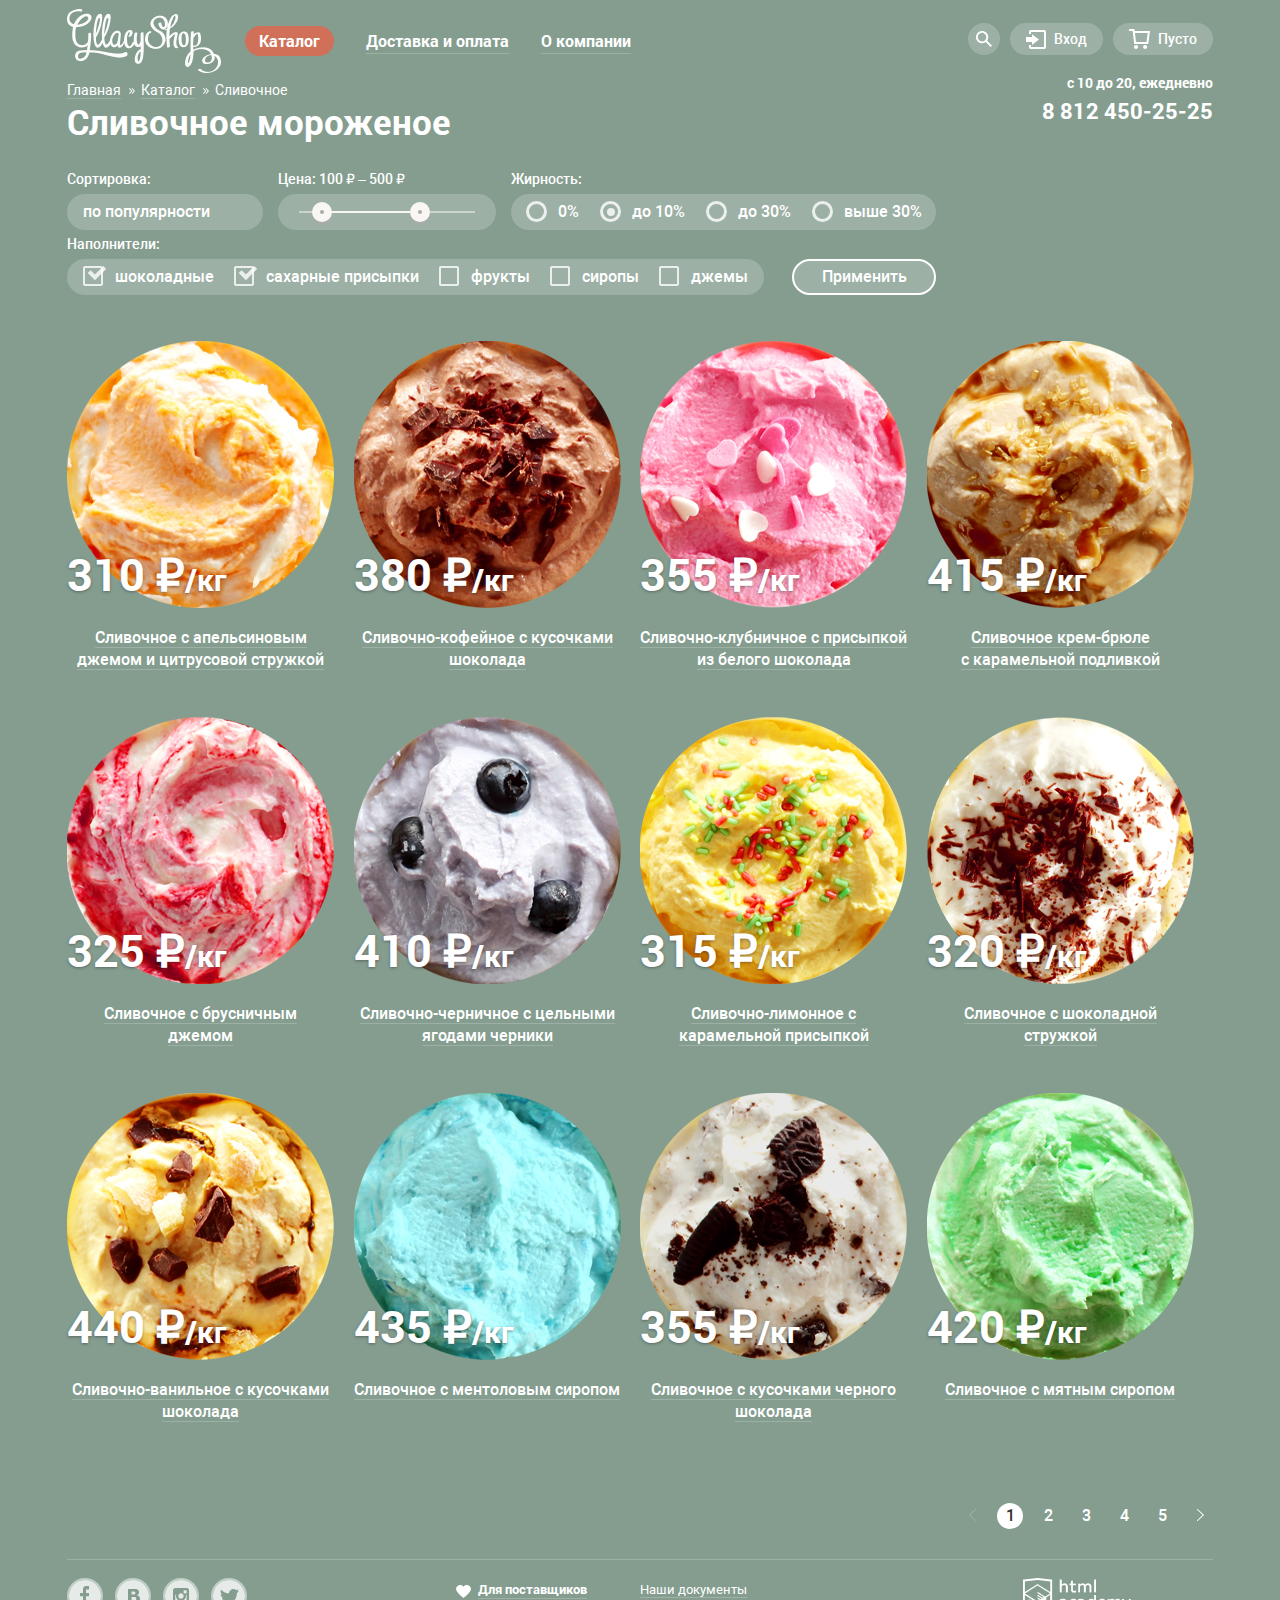
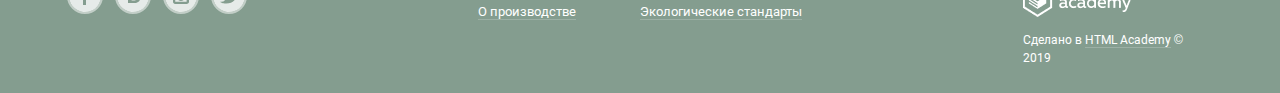
==== commit 2a6da843: "Доработка верстки всего сайта" ====
--- a/catalog.html
+++ b/catalog.html
@@ -64,9 +64,13 @@
                 <input id="login-login" type="email" name="login" placeholder="email@example.com">
                 <label class="visually-hidden" for="login-password">Пароль</label>
                 <input id="login-password" type="password" name="password" placeholder="••••••">
-                <button class="btn" type="submit">Войти</button>
-                <a href="blank.html">Забыли пароль?</a>
-                <a href="blank.html">Новая регистрация</a>
+                <div class="login-columns">
+                  <button class="btn" type="submit">Войти</button>
+                  <div>
+                    <a href="blank.html">Забыли пароль?</a>
+                    <a href="blank.html">Новая регистрация</a>
+                  </div>
+                </div>
               </form>
             </div>
           </li>
@@ -140,11 +144,11 @@
             <legend>Наполнители:</legend>
             <ul>
               <li>
-                <input class="visually-hidden filler-input-checkbox" type="checkbox" name="chocolate" id="chocolate">
+                <input class="visually-hidden filler-input-checkbox" type="checkbox" name="chocolate" id="chocolate" checked>
                 <label for="chocolate">шоколадные</label>
               </li>
               <li>
-                <input class="visually-hidden filler-input-checkbox" type="checkbox" name="sugar" id="sugar">
+                <input class="visually-hidden filler-input-checkbox" type="checkbox" name="sugar" id="sugar" checked>
                 <label for="sugar">сахарные присыпки</label>
               </li>
               <li>
--- a/css/style.css
+++ b/css/style.css
@@ -61,6 +61,7 @@
   --filter-point-disabled: rgba(255, 255, 255, 0.4);
   --price-range-scale: rgba(248, 247, 244, 0.5);
   --price-range-toggle-bc: #ababab;
+  --modal-close: #231f20;
   --bg-1: #849d8f;
   --bg-2: #8996a6;
   --bg-3: #9d8b84;
@@ -115,15 +116,15 @@
 }
 
 .slider-bg-1 {
-  background: var(--bg-1) url("../img/slide-1.png") no-repeat;
+  background: var(--bg-1) url("../img/slide-1.png") center 0 no-repeat;
 }
 
 .slider-bg-2 {
-  background: var(--bg-2) url("../img/slide-2.png") no-repeat;
+  background: var(--bg-2) url("../img/slide-2.png") center 0 no-repeat;
 }
 
 .slider-bg-3 {
-  background: var(--bg-3) url("../img/slide-3.png") no-repeat;
+  background: var(--bg-3) url("../img/slide-3.png") center 0 no-repeat;
 }
 
 .btn {
@@ -206,6 +207,7 @@
 }
 
 .site-navigation-item > a:hover {
+  margin: 0 -14px;
   padding: 6px 14px;
   color: var(--basic-dark);
   background-color: var(--basic-white);
@@ -230,14 +232,21 @@
   border-radius: 26px;
 }
 
+.site-navigation-current > a:hover {
+  margin: 0;
+}
+
 .category-menu {
   position: absolute;
+  top: 36px;
+  left: -22px;
   display: none;
   width: 143px;
   margin: 0;
   padding: 0;
   list-style: none;
   box-shadow: var(--popup-shadow);
+  z-index: 1;
 }
 
 .category-menu-item a {
@@ -355,10 +364,12 @@
 
 .user-menu-item .user-popup {
   position: absolute;
+  top: 59px;
   display: none;
   background-color: var(--bg-form);
   border-radius: 4px;
   box-shadow: var(--popup-shadow);
+  z-index: 1;
 }
 
 .user-menu-item input {
@@ -387,6 +398,7 @@
 }
 
 .search {
+  right: 239px;
   width: 341px;
   padding: 20px 15px;
 }
@@ -396,6 +408,7 @@
 }
 
 .login {
+  right: 139px;
   width: 277px;
   padding: 20px 17px 22px 19px;
 }
@@ -517,6 +530,10 @@
 }
 
 .btn-slider-current {
+  background-color: var(--basic-white);
+}
+
+.btn-slider-current:hover {
   background-color: var(--basic-white);
 }
 
@@ -948,6 +965,45 @@
   margin-bottom: 7px;
 }
 
+.sorting select {
+  width: 196px;
+  height: 36px;
+  padding: 0 16px;
+  font: inherit;
+  color: var(--basic-white);
+  border: none;
+  background-color: var(--transparent-white);
+  border-radius: 20px;
+  appearance: none;
+}
+
+.sorting select:hover {
+  color: var(--basic-dark);
+}
+
+.sorting select:focus {
+  color: var(--basic-dark);
+  background-color: var(--basic-white);
+  outline: none;
+}
+
+.sorting select::before {
+  content: "";
+  position: absolute;
+  top: -13px;
+  right: -13px;
+  width: 0;
+  height: 0;
+  border-style: solid;
+  border-width: 10px 5.5px 0 5.5px;
+  border-color: var(--basic-white) transparent transparent transparent;
+}
+
+.sorting option {
+  font-size: 14px;
+  font-weight: 400;
+}
+
 .range-controls {
   position: relative;
   width: 218px;
@@ -1111,6 +1167,7 @@
 .filter-button {
   width: 144px;
   height: 36px;
+  margin-top: 23px;
   color: var(--basic-white);
   font-size: 16px;
   font-weight: 500;
@@ -1120,10 +1177,27 @@
   border-radius: 20px;
 }
 
+.filter-button:hover {
+  color: var(--basic-dark);
+  background-color: var(--basic-white);
+}
+
+.filter-button:active {
+  color: var(--basic-dark);
+  background-color: var(--basic-white);
+  border: none;
+  box-shadow: inset 0 2px 1px var(--shadow-menu-item-active);
+}
+
 .catalog-title {
   font-size: 35px;
   line-height: 41px;
   font-weight: bold;
+}
+
+.catalog {
+  padding-bottom: 30px;
+  border-bottom: 1px solid var(--transparent-white);
 }
 
 .products-list {
@@ -1159,6 +1233,7 @@
   justify-content: space-between;
   width: 254px;
   margin: 0;
+  margin-left: auto;
   padding: 0;
   list-style: none;
 }
@@ -1307,6 +1382,7 @@
 
 .modal-feedback {
   display: none;
+  position: relative;
   width: 477px;
   padding: 20px 23px;
   background-color: var(--bg-form);
@@ -1365,6 +1441,38 @@
 }
 
 .feedback-form .btn {
+  display: block;
+  margin-left: auto;
   width: 140px;
   height: 44px;
 }
+
+.modal-close {
+  position: absolute;
+  top: 15px;
+  right: 15px;
+  width: 18px;
+  height: 18px;
+  background-color: transparent;
+  border: none;
+  cursor: pointer;
+}
+
+.modal-close::before,
+.modal-close::after {
+  content: "";
+  position: absolute;
+  bottom: -2px;
+  right: 8px;
+  width: 2px;
+  height: 22px;
+  background-color: var(--modal-close);
+}
+
+.modal-close::before {
+  transform: rotate(45deg);
+}
+
+.modal-close::after {
+  transform: rotate(-45deg);
+}
